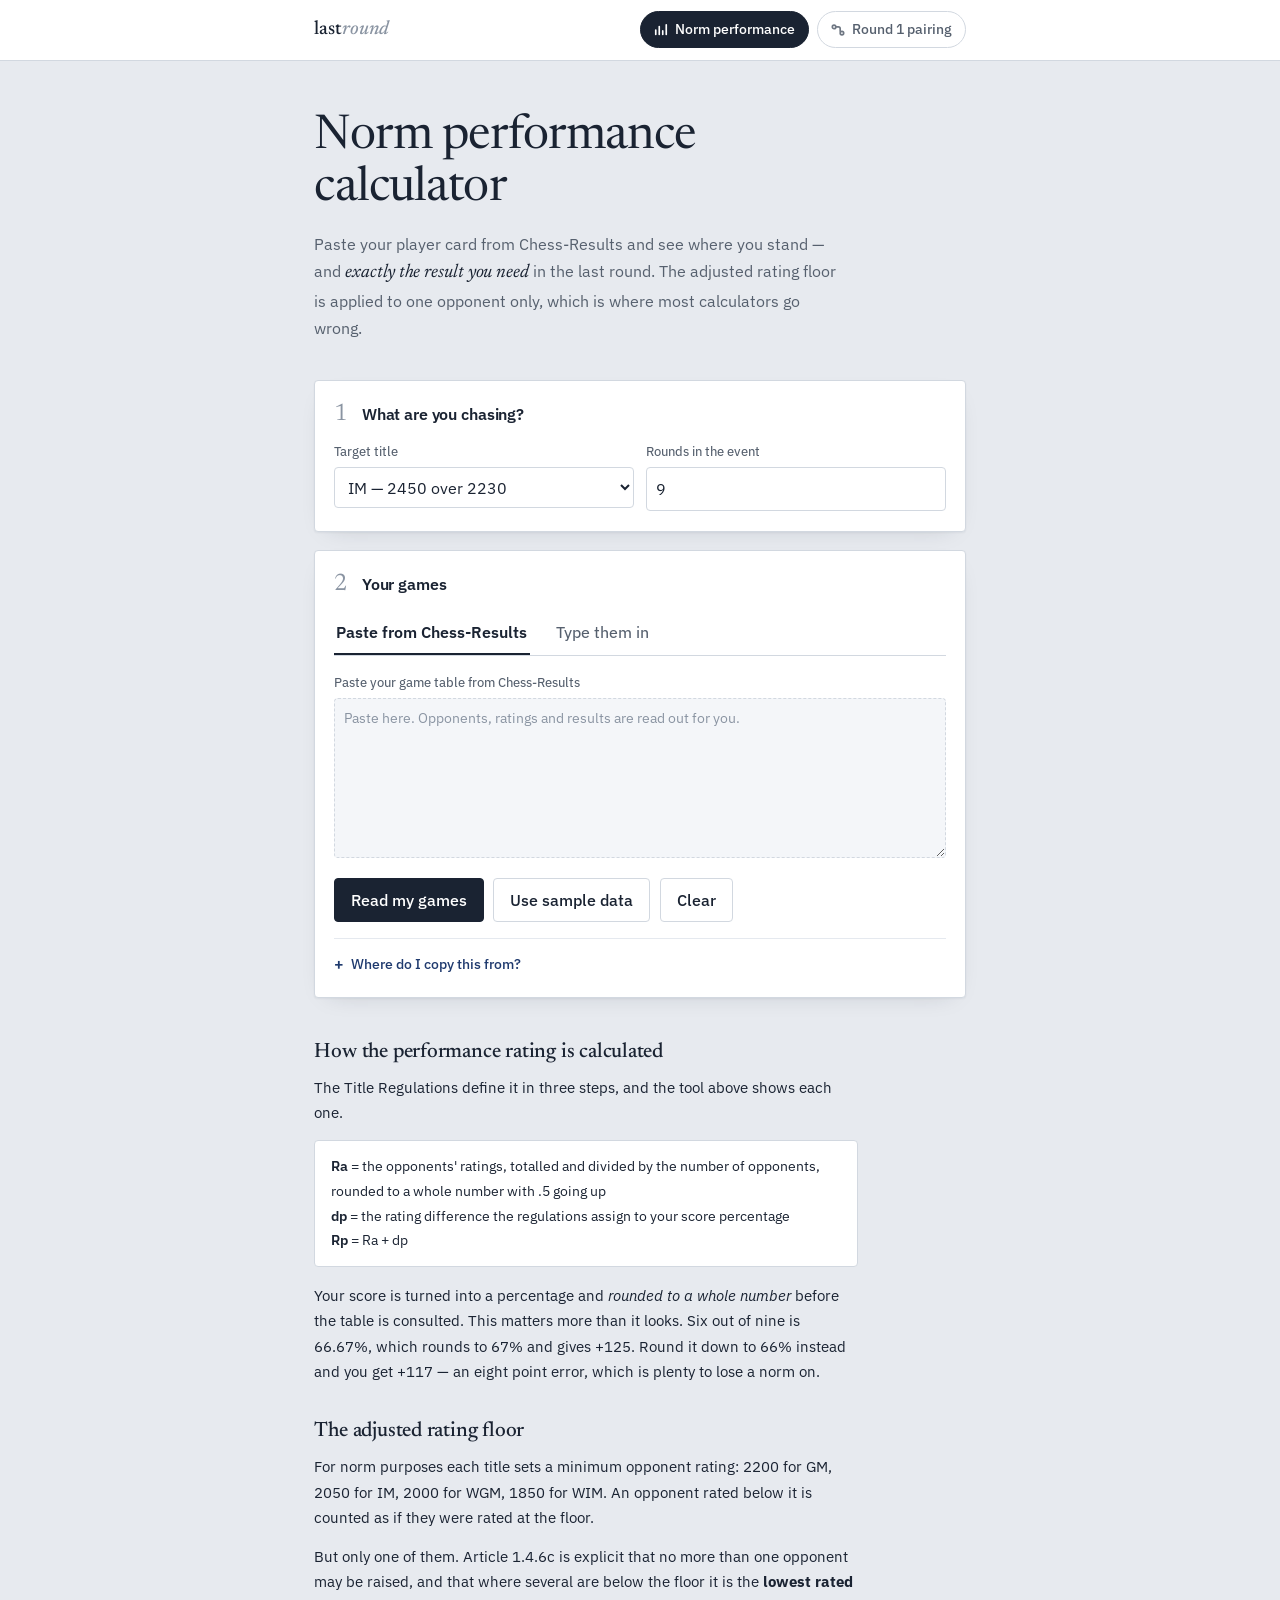
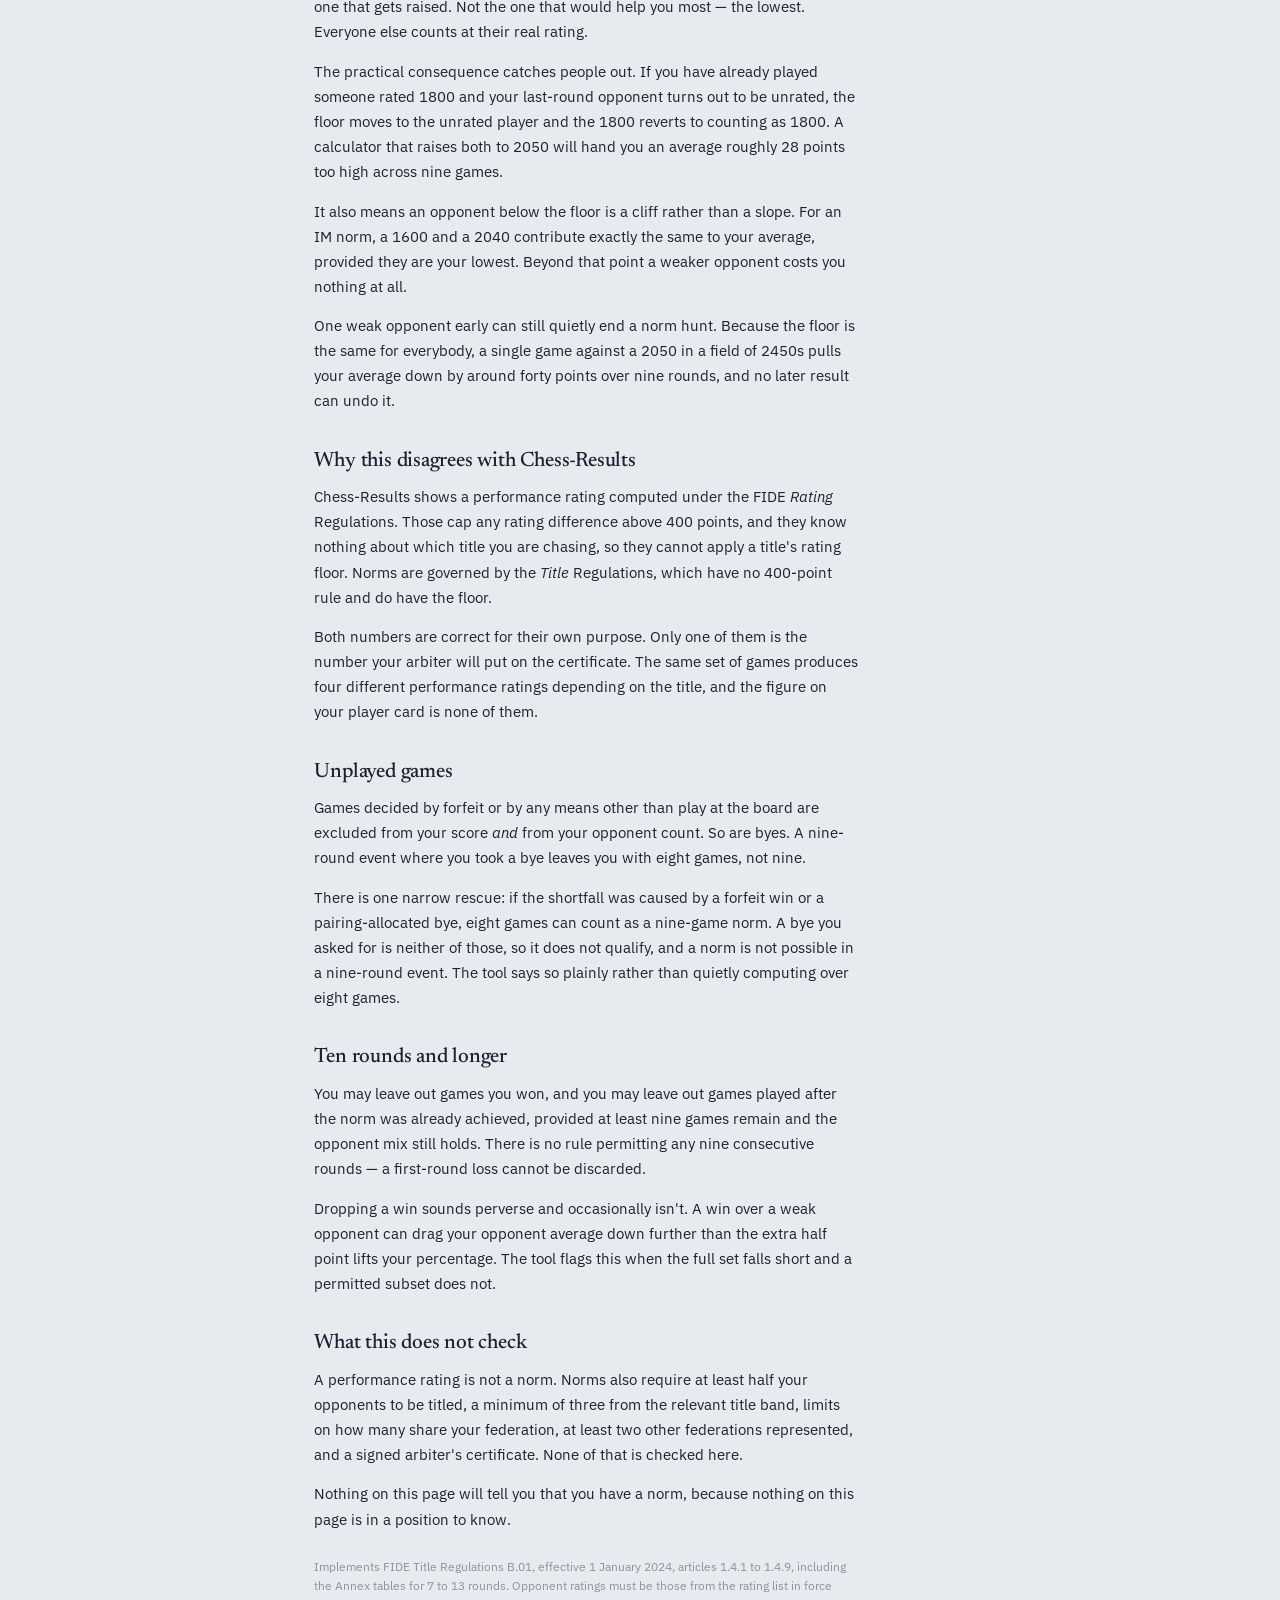
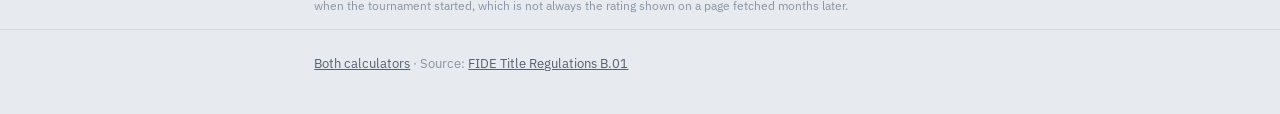
==== performance-rating-calculator.html @ a97ece51 "Add files via upload" ====
<!DOCTYPE html>
<html lang="en">
<head>
<meta charset="utf-8">
<meta name="viewport" content="width=device-width, initial-scale=1">
<title>Norm performance rating calculator — FIDE Title Regulations</title>
<meta name="description" content="Paste your Chess-Results player card and see your FIDE title performance, plus exactly what a win, draw or loss in the last round would give you.">
<link rel="preconnect" href="https://fonts.googleapis.com">
<link rel="preconnect" href="https://fonts.gstatic.com" crossorigin>
<link href="https://fonts.googleapis.com/css2?family=IBM+Plex+Sans:wght@400;450;500;600&family=Newsreader:ital,opsz,wght@0,6..72,400;0,6..72,500;1,6..72,400&display=swap" rel="stylesheet">
<link rel="stylesheet" href="style.css">
</head>
<body>

<header class="top">
  <div class="wrap">
    <a class="mark" href="index.html">last<span>round</span></a>
    <nav>
      <a href="performance-rating-calculator.html" aria-current="page"><svg viewBox="0 0 16 16" aria-hidden="true"><path d="M2 13V8M6 13V4M10 13V9M14 13V2"/></svg>Norm performance</a>
      <a href="round-1-pairing-calculator.html"><svg viewBox="0 0 16 16" aria-hidden="true"><circle cx="3.5" cy="4.5" r="2"/><circle cx="12.5" cy="11.5" r="2"/><path d="M5.5 4.5h3a2 2 0 0 1 2 2v3"/></svg>Round 1 pairing</a>
    </nav>
  </div>
</header>

<main class="wrap">

  <div class="hero">
    <h1>Norm performance calculator</h1>
    <p class="lede">Paste your player card from Chess-Results and see where you stand —
    and <span class="pull">exactly the result you need</span> in the last round.
    The adjusted rating floor is applied to one opponent only, which is where
    most calculators go wrong.</p>
  </div>

  <section>
    <div class="step"><span class="n">1</span><h2>What are you chasing?</h2></div>
    <div class="row">
      <div>
        <label for="title">Target title</label>
        <select id="title">
          <option value="GM">GM — 2600 over 2380</option>
          <option value="IM" selected>IM — 2450 over 2230</option>
          <option value="WGM">WGM — 2400 over 2180</option>
          <option value="WIM">WIM — 2250 over 2030</option>
        </select>
      </div>
      <div>
        <label for="rounds">Rounds in the event</label>
        <input id="rounds" type="number" min="1" max="19" value="9" inputmode="numeric">
      </div>
    </div>
  </section>

  <section>
    <div class="step"><span class="n">2</span><h2>Your games</h2></div>

    <div class="tabs" role="tablist">
      <button role="tab" id="tab-paste" aria-selected="true">Paste from Chess-Results</button>
      <button role="tab" id="tab-manual" aria-selected="false">Type them in</button>
    </div>

    <div id="pane-paste">

      <label for="paste">Paste your game table from Chess-Results</label>
      <textarea id="paste" spellcheck="false"
        placeholder="Paste here. Opponents, ratings and results are read out for you."></textarea>
      <div class="btnrow">
        <button id="do-parse">Read my games</button>
        <button id="do-example" class="ghost">Use sample data</button>
        <button id="do-clear" class="ghost">Clear</button>
      </div>
      <div id="parse-msg"></div>

      <details class="guide">
        <summary>Where do I copy this from?</summary>
        <ol class="guide-steps">
          <li><b><span class="gn">1</span>Open your player card</b>
            Click your own name anywhere in the standings or a pairing list.</li>
          <li><b><span class="gn">2</span>Select the game table</b>
            Drag from the first round number down to the end of the last row, then copy.</li>
          <li><b><span class="gn">3</span>Paste it above</b>
            Opponents, ratings and results are read out automatically.</li>
        </ol>
        <figure>
          <svg viewBox="0 0 340 148" role="img"
               aria-label="A Chess-Results player card with the game rows highlighted, showing that each round spans several lines and the result sits on its own line">
            <rect width="340" height="148" fill="#fff"/>

            <!-- header row, deliberately OUTSIDE the selection -->
            <rect x="10" y="9" width="320" height="16" fill="#EEF1F5" rx="2"/>
            <g font-family="IBM Plex Sans, sans-serif" font-size="8" fill="#8A94A2">
              <text x="15" y="20">Rd.</text><text x="36" y="20">SNo</text>
              <text x="62" y="20">Name</text><text x="196" y="20">Rtg</text>
              <text x="228" y="20">FED</text><text x="256" y="20">Pts.</text>
              <text x="282" y="20">Res.</text><text x="308" y="20">we</text>
            </g>

            <!-- selection: fill-opacity keeps it a tint whatever CSS animates -->
            <g class="sweep" style="transform-origin:top">
              <rect x="10" y="29" width="320" height="105" fill="#1F3A6E"
                    fill-opacity=".10" rx="2"/>
              <rect x="10" y="29" width="320" height="105" fill="none"
                    stroke="#1F3A6E" stroke-opacity=".45" stroke-width="1"
                    stroke-dasharray="3 2" rx="2"/>
            </g>

            <g font-family="IBM Plex Sans, sans-serif" font-size="8" fill="#1A2332">
              <!-- round 1 -->
              <text x="15" y="41">1</text><text x="36" y="41">66</text>
              <text x="62" y="41" fill="#56606E">FM</text>
              <text x="78" y="41">Bognar, Csaba Dr.</text>
              <text x="196" y="41">2044</text><text x="228" y="41">HUN</text>
              <text x="256" y="41" fill="#8A94A2">0</text>
              <text x="15" y="54" fill="#12553A" font-weight="600">1</text>
              <g fill="#A8B0BB"><text x="15" y="67">0,84</text><text x="42" y="67">10</text>
                <text x="60" y="67">1,60</text><text x="86" y="67">PGN</text></g>
              <!-- round 2 -->
              <text x="15" y="85">2</text><text x="36" y="85">11</text>
              <text x="62" y="85" fill="#56606E">FM</text>
              <text x="78" y="85">Palczert, Matyas</text>
              <text x="196" y="85">2446</text><text x="228" y="85">HUN</text>
              <text x="256" y="85" fill="#8A94A2">5</text>
              <text x="15" y="98" fill="#12553A" font-weight="600">1</text>
              <g fill="#A8B0BB"><text x="15" y="111">0,33</text><text x="42" y="111">10</text>
                <text x="60" y="111">6,70</text><text x="86" y="111">PGN</text></g>
              <!-- round 3, trailing off -->
              <text x="15" y="129">3</text><text x="36" y="129">3</text>
              <text x="62" y="129" fill="#56606E">IM</text>
              <text x="78" y="129">Ajay, Santhosh</text>
              <text x="196" y="129">2477</text><text x="228" y="129">IND</text>
              <text x="256" y="129" fill="#8A94A2">6</text>
            </g>
            <text x="15" y="144" font-family="IBM Plex Sans, sans-serif" font-size="9"
                  fill="#A8B0BB">…</text>

            <!-- callout: the green digit is the result -->
            <g font-family="IBM Plex Sans, sans-serif" font-size="7" fill="#12553A">
              <path d="M24 51 L44 51" stroke="#12553A" stroke-width=".8" fill="none"/>
              <text x="47" y="53.5">your result, on its own line</text>
            </g>
          </svg>
          <figcaption>Each round takes two or three lines, and your result sits alone on the
          second one. Select all of it — the calculator untangles the layout.</figcaption>
        </figure>
      </details>
    </div>

    <div id="pane-manual" hidden>
      <p class="empty" style="margin:0 0 .8rem">One row per round. Leave the rating blank if
      your opponent was unrated.</p>
      <button id="add-row" class="ghost">Add a round</button>
    </div>
  </section>

  <section id="games-section" hidden>
    <h2>Check what was read <span class="quiet">— correct anything that looks wrong</span></h2>
    <table>
      <thead><tr><th>Rd</th><th>Opponent</th><th>Result</th><th></th></tr></thead>
      <tbody id="games"></tbody>
    </table>
    <div id="games-notes"></div>
  </section>

  <section id="lastround" hidden>
    <div class="step"><span class="n">3</span><h2>What the last round needs</h2></div>
    <div style="margin-bottom:1rem">
      <label for="opp">Opponent's rating, if the pairing is out</label>
      <input id="opp" type="number" inputmode="numeric" placeholder="leave blank if unknown"
        style="max-width:14rem">
      <div id="opp-name" class="empty" style="font-size:.8rem;margin-top:.35rem"></div>
    </div>
    <div id="ladder"></div>
    <div id="ladder-note"></div>
  </section>

  <section id="out" hidden></section>

  <div class="prose">
    <h3>How the performance rating is calculated</h3>
    <p>The Title Regulations define it in three steps, and the tool above shows each one.</p>
    <div class="eq">
      <b>Ra</b> = the opponents' ratings, totalled and divided by the number of opponents,
      rounded to a whole number with .5 going up<br>
      <b>dp</b> = the rating difference the regulations assign to your score percentage<br>
      <b>Rp</b> = Ra + dp
    </div>
    <p>Your score is turned into a percentage and <em>rounded to a whole number</em> before
    the table is consulted. This matters more than it looks. Six out of nine is 66.67%,
    which rounds to 67% and gives +125. Round it down to 66% instead and you get +117 — an
    eight point error, which is plenty to lose a norm on.</p>

    <h3>The adjusted rating floor</h3>
    <p>For norm purposes each title sets a minimum opponent rating: 2200 for GM, 2050 for
    IM, 2000 for WGM, 1850 for WIM. An opponent rated below it is counted as if they were
    rated at the floor.</p>
    <p>But only one of them. Article 1.4.6c is explicit that no more than one opponent may
    be raised, and that where several are below the floor it is the <b>lowest rated</b> one
    that gets raised. Not the one that would help you most — the lowest. Everyone else
    counts at their real rating.</p>
    <p>The practical consequence catches people out. If you have already played someone
    rated 1800 and your last-round opponent turns out to be unrated, the floor moves to the
    unrated player and the 1800 reverts to counting as 1800. A calculator that raises both
    to 2050 will hand you an average roughly 28 points too high across nine games.</p>
    <p>It also means an opponent below the floor is a cliff rather than a slope. For an IM
    norm, a 1600 and a 2040 contribute exactly the same to your average, provided they are
    your lowest. Beyond that point a weaker opponent costs you nothing at all.</p>
    <p>One weak opponent early can still quietly end a norm hunt. Because the floor is the
    same for everybody, a single game against a 2050 in a field of 2450s pulls your average
    down by around forty points over nine rounds, and no later result can undo it.</p>

    <h3>Why this disagrees with Chess-Results</h3>
    <p>Chess-Results shows a performance rating computed under the FIDE <em>Rating</em>
    Regulations. Those cap any rating difference above 400 points, and they know nothing
    about which title you are chasing, so they cannot apply a title's rating floor. Norms
    are governed by the <em>Title</em> Regulations, which have no 400-point rule and do
    have the floor.</p>
    <p>Both numbers are correct for their own purpose. Only one of them is the number your
    arbiter will put on the certificate. The same set of games produces four different
    performance ratings depending on the title, and the figure on your player card is none
    of them.</p>

    <h3>Unplayed games</h3>
    <p>Games decided by forfeit or by any means other than play at the board are excluded
    from your score <em>and</em> from your opponent count. So are byes. A nine-round event
    where you took a bye leaves you with eight games, not nine.</p>
    <p>There is one narrow rescue: if the shortfall was caused by a forfeit win or a
    pairing-allocated bye, eight games can count as a nine-game norm. A bye you asked for
    is neither of those, so it does not qualify, and a norm is not possible in a nine-round
    event. The tool says so plainly rather than quietly computing over eight games.</p>

    <h3>Ten rounds and longer</h3>
    <p>You may leave out games you won, and you may leave out games played after the norm
    was already achieved, provided at least nine games remain and the opponent mix still
    holds. There is no rule permitting any nine consecutive rounds — a first-round loss
    cannot be discarded.</p>
    <p>Dropping a win sounds perverse and occasionally isn't. A win over a weak opponent can
    drag your opponent average down further than the extra half point lifts your
    percentage. The tool flags this when the full set falls short and a permitted subset
    does not.</p>

    <h3>What this does not check</h3>
    <p>A performance rating is not a norm. Norms also require at least half your opponents
    to be titled, a minimum of three from the relevant title band, limits on how many share
    your federation, at least two other federations represented, and a signed arbiter's
    certificate. None of that is checked here.</p>
    <p>Nothing on this page will tell you that you have a norm, because nothing on this page
    is in a position to know.</p>
  </div>

  <p class="reg">Implements FIDE Title Regulations B.01, effective 1 January 2024, articles
  1.4.1 to 1.4.9, including the Annex tables for 7 to 13 rounds. Opponent ratings must be
  those from the rating list in force when the tournament started, which is not always the
  rating shown on a page fetched months later.</p>
</main>

<footer class="foot"><div class="wrap">
  <a href="index.html">Both calculators</a> · Source:
  <a href="https://handbook.fide.com/chapter/B012024">FIDE Title Regulations B.01</a>
</div></footer>

<script>
"use strict";

/* =========================================================================
   Calculation engine — FIDE Title Regulations B.01 (1 January 2024),
   articles 1.4.1 and 1.4.6 to 1.4.9.
   ========================================================================= */

const TITLES = {
  GM:{floor:2200,threshold:2600,minRa:2380},
  IM:{floor:2050,threshold:2450,minRa:2230},
  WGM:{floor:2000,threshold:2400,minRa:2180},
  WIM:{floor:1850,threshold:2250,minRa:2030}
};
const UNRATED = 1400, MIN_SCORE = 0.35, MIN_GAMES = 9;

/* 1.4.9 conversion table, indexed by whole-number percentage 0..100. */
const DP = [
 -800,-677,-589,-538,-501,-470,-444,-422,-401,-383,
 -366,-351,-336,-322,-309,-296,-284,-273,-262,-251,
 -240,-230,-220,-211,-202,-193,-184,-175,-166,-158,
 -149,-141,-133,-125,-117,-110,-102, -95, -87, -80,
  -72, -65, -57, -50, -43, -36, -29, -21, -14,  -7,
    0,   7,  14,  21,  29,  36,  43,  50,  57,  65,
   72,  80,  87,  95, 102, 110, 117, 125, 133, 141,
  149, 158, 166, 175, 184, 193, 202, 211, 220, 230,
  240, 251, 262, 273, 284, 296, 309, 322, 336, 351,
  366, 383, 401, 422, 444, 470, 501, 538, 589, 677, 800];

const half = x => Math.floor(x + 0.5);          /* 1.4.7b, 1.4.9: .5 rounds up */
const pct  = (s,n) => half(s / n * 100);

/* 1.4.6b-d. Deem unrated opponents 1400, then raise AT MOST ONE — the lowest
   rated — to the title's floor. Mandatory, not an optimisation. */
function adjust(ratings, floor){
  const v = ratings.map(r => r === null ? UNRATED : r);
  if(!v.length) return {values:v,sum:0,raisedIndex:null,raisedFrom:null};
  let lo = 0;
  for(let i=1;i<v.length;i++) if(v[i] < v[lo]) lo = i;
  if(v[lo] >= floor) return {values:v,sum:v.reduce((a,b)=>a+b,0),raisedIndex:null,raisedFrom:null};
  const from = v[lo]; v[lo] = floor;
  return {values:v,sum:v.reduce((a,b)=>a+b,0),raisedIndex:lo,raisedFrom:from};
}

function perf(games, title){
  const t = TITLES[title], c = games.filter(g => g.counts);
  if(!c.length) return null;
  const adj = adjust(c.map(g => g.rating), t.floor);
  const score = c.reduce((a,g) => a + g.result, 0);
  const n = c.length;
  const ra = half(adj.sum / n), p = pct(score, n), dp = DP[p], rp = ra + dp;
  return {title:t,n,score,p,ra,dp,rp,adj,
    meetsRp: rp >= t.threshold, meetsRa: ra >= t.minRa,
    meetsScore: score / n >= MIN_SCORE,
    ok: rp >= t.threshold && ra >= t.minRa && score / n >= MIN_SCORE};
}

/* 1.4.1c — a forfeit WIN or a pairing-allocated bye drops the 9-game minimum
   to 8. A bye the player requested does not. */
function minGames(games, rounds){
  const counted = games.filter(g => g.counts).length;
  if(rounds !== 9 || counted !== 8) return {min:MIN_GAMES, relief:false};
  const k = games.filter(g => !g.counts).map(g => g.kind);
  if(k.includes("forfeit-win") || k.includes("pab")) return {min:8, relief:true};
  return {min:MIN_GAMES, relief:false};
}

/* Ra is a non-decreasing step function of the next opponent's rating — flat
   below the floor — so binary search the boundary rather than inverting. */
function requiredRating(played, title, result){
  const q = r => { const p = perf([...played,{rating:r,result,counts:true}], title); return p && p.ok; };
  if(!q(3000)) return null;
  let lo = 0, hi = 3000;
  while(lo < hi){ const m = (lo + hi) >> 1; if(q(m)) hi = m; else lo = m + 1; }
  return lo;
}

/* 1.4.1e (ignore games played after the result was banked) and 1.4.1f (ignore
   games against opponents you defeated). Deduplicated by game set. */
function subsets(games, title, min){
  const c = games.map((g,i)=>({g,i})).filter(x => x.g.counts);
  const seen = new Map();
  const add = (picked, rule) => {
    if(picked.length < min) return;
    const idx = picked.map(x => x.i), key = idx.join(",");
    if(seen.has(key)){ const s = seen.get(key); if(!s.rules.includes(rule)) s.rules.push(rule); return; }
    seen.set(key, {indices:idx, rules:[rule], perf:perf(picked.map(x=>x.g), title),
      dropped: games.map((_,i)=>i).filter(i => games[i].counts && !idx.includes(i))});
  };
  add(c, "all");
  for(let k = min; k < c.length; k++){
    const pre = c.slice(0,k);
    if(perf(pre.map(x=>x.g), title).ok) add(pre, "1.4.1e");
  }
  const wins = c.map((x,i) => x.g.result === 1 ? i : -1).filter(i => i >= 0);
  const maxDrop = c.length - min;
  for(let m = 1; m < (1 << wins.length); m++){
    const drop = new Set();
    for(let b = 0; b < wins.length; b++) if(m & (1 << b)) drop.add(wins[b]);
    if(drop.size > maxDrop) continue;
    add(c.filter((_,i) => !drop.has(i)), "1.4.1f");
  }
  return [...seen.values()];
}

/* =========================================================================
   Chess-Results player-card parser.

   A record spans MULTIPLE LINES. The Res. column sits on its own line and the
   rating columns (we / K / rtg+/- / PGN) follow on a third:

     1  32  66  FM  Bognar, Csaba Dr.  2044  HUN  0
     1
     0,84  10  1,60  PGN

   So records are framed by round number, then the FED column is used as an
   anchor to locate Rtg / Pts. / Res. by POSITION. Reading the last token of a
   line instead picks up the opponent's Pts. and silently inverts results.
   ========================================================================= */

const NOT_FED = new Set(["GM","IM","FM","CM","NM","WGM","WIM","WFM","WCM","WNM","PGN"]);

const RESULTS = {
  "1":{r:1,counts:true}, "0":{r:0,counts:true},
  "½":{r:.5,counts:true}, "0.5":{r:.5,counts:true}, "0,5":{r:.5,counts:true},
  "+":{r:1,counts:false,kind:"forfeit-win"}, "-":{r:0,counts:false,kind:"forfeit-loss"},
  "1u":{r:1,counts:false,kind:"forfeit-win"}, "0u":{r:0,counts:false,kind:"forfeit-loss"}
};

const fields = line =>
  (line.includes("\t") ? line.split("\t") : line.split(/\s{2,}/))
    .map(s => s.trim()).filter(Boolean);

function parseCard(text){
  const records = [];
  let cur = null;
  for(const raw of text.replace(/ /g," ").split(/\r?\n/)){
    if(!raw.trim()) continue;
    const f = fields(raw);
    if(!f.length) continue;
    /* A bye row collapses to very few fields once empty cells are dropped, so
       it is allowed to start a record on its own; everything else needs the
       full column set, which keeps we / K / rtg+/- continuation lines out. */
    const looksLikeBye = /not\s*paired|\bbye\b|spielfrei/i.test(raw);
    if(/^\d{1,2}$/.test(f[0]) && (f.length >= 4 || looksLikeBye)){
      cur = {round:Number(f[0]), tokens:f.slice()};
      records.push(cur);
    } else if(cur){
      cur.tokens.push(...f);
    }
  }

  const games = [], skipped = [], pending = [];

  for(const rec of records){
    const joined = rec.tokens.join(" ");

    if(/not\s*paired|\bbye\b|spielfrei/i.test(joined)){
      const m = joined.match(/(½|0[.,]5|1|0)\s*$/);
      const v = m ? (m[1] === "½" || /0[.,]5/.test(m[1]) ? .5 : Number(m[1])) : .5;
      /* A pairing-allocated bye goes to the bottom of the lowest scoregroup,
         which is not where a norm chaser sits, so a half point is a requested
         bye in almost every real case. Editable below either way. */
      games.push({round:rec.round, rating:null, result:v, counts:false,
                  kind: v === 1 ? "pab" : "requested-bye", name:"(bye)"});
      continue;
    }

    let fed = -1;
    for(let i = 1; i < rec.tokens.length; i++){
      const t = rec.tokens[i];
      if(/^[A-Z]{3}$/.test(t) && !NOT_FED.has(t) && /^\d{1,4}$/.test(rec.tokens[i-1])){
        fed = i; break;
      }
    }
    if(fed === -1){ skipped.push(joined); continue; }

    const rtg = Number(rec.tokens[fed-1]);
    const res = RESULTS[String(rec.tokens[fed+2] ?? "").toLowerCase()];
    const name = rec.tokens.slice(1, fed-1).find(t => /[a-z]/.test(t) && t.length > 3) || "";

    /* No valid result token means the game has not been played. Never guess. */
    if(!res){ pending.push({round:rec.round, rating:rtg === 0 ? null : rtg, name}); continue; }

    games.push({round:rec.round, rating: rtg === 0 ? null : rtg,
                result:res.r, counts:res.counts, kind:res.kind || "played", name});
  }

  const rounds = records.length ? Math.max(...records.map(r => r.round)) : 0;
  return {games, skipped, pending, rounds};
}

/* =========================================================================
   State and rendering
   ========================================================================= */

let games = [];
const $ = id => document.getElementById(id);
const esc = s => String(s).replace(/[&<>"]/g, c => ({"&":"&amp;","<":"&lt;",">":"&gt;",'"':"&quot;"}[c]));

/* One control per game: result and special kind share a dropdown. */
const OPTIONS = [
  ["1","Win"], ["0.5","Draw"], ["0","Loss"],
  ["requested-bye","Bye (requested)"], ["pab","Bye (allocated)"],
  ["forfeit-win","Forfeit win"], ["forfeit-loss","Forfeit loss"]
];

const valueOf = g => g.counts ? String(g.result) : g.kind;

function applyValue(g, v){
  if(v === "1" || v === "0.5" || v === "0"){
    g.counts = true; g.kind = "played"; g.result = Number(v);
  } else {
    g.counts = false; g.kind = v;
    if(v === "forfeit-win" || v === "pab") g.result = 1;
    else if(v === "forfeit-loss") g.result = 0;
    else g.result = .5;
    if(v === "requested-bye" || v === "pab") g.rating = null;
  }
}

function renderGames(){
  $("games-section").hidden = games.length === 0;
  const noOpponent = g => !g.counts && (g.kind === "requested-bye" || g.kind === "pab");
  $("games").innerHTML = games.map((g,i) => `
    <tr class="${g.counts ? "" : "excluded"}">
      <td>${g.round ?? i+1}</td>
      <td>
        <input type="number" inputmode="numeric" placeholder="unrated"
          value="${g.rating ?? ""}" data-f="rating" data-i="${i}"
          aria-label="Round ${g.round ?? i+1} opponent rating"
          ${noOpponent(g) ? "disabled" : ""}>
        ${g.name ? `<div class="oname">${esc(g.name)}</div>` : ""}
      </td>
      <td><select data-f="value" data-i="${i}" aria-label="Round ${g.round ?? i+1} result">
        ${OPTIONS.map(([v,l]) =>
          `<option value="${v}"${valueOf(g)===v?" selected":""}>${l}</option>`).join("")}
      </select></td>
      <td><button class="tiny" data-del="${i}" aria-label="Remove round ${g.round ?? i+1}">×</button></td>
    </tr>`).join("");
  compute();
}

function compute(){
  const title = $("title").value, rounds = Number($("rounds").value) || 9;
  const counted = games.filter(g => g.counts);

  if(!counted.length){
    $("out").hidden = true; $("lastround").hidden = true; $("games-notes").innerHTML = "";
    return;
  }

  const mg = minGames(games, rounds), t = TITLES[title];
  const excluded = games.filter(g => !g.counts);

  /* --- notes about excluded games --- */
  let notes = "";
  if(excluded.length){
    const kinds = [...new Set(excluded.map(e => e.kind))].join(", ");
    notes += `<div class="note plain">${excluded.length} game${excluded.length>1?"s":""}
      excluded under 1.4.2c (${esc(kinds)}). Unplayed games count towards neither your score
      nor your opponent average.</div>`;
  }
  if(rounds === 9 && counted.length === 8 && excluded.length){
    notes += mg.relief
      ? `<div class="note plain">1.4.1c applies: 8 games count as a 9-game norm here, because
         the missing game is a forfeit win or a pairing-allocated bye.</div>`
      : `<div class="note warn"><b>A requested bye leaves you 8 games.</b> 1.4.1c only rescues a
         shortfall caused by a forfeit win or a pairing-allocated bye, so a norm is not possible
         in a 9-round event. Change the round type above if the arbiter allocated this bye
         rather than you requesting it.</div>`;
  }
  $("games-notes").innerHTML = notes;

  /* --- last round --- */
  const hasLastRound = counted.length < rounds;
  $("lastround").hidden = !hasLastRound;

  if(hasLastRound){
    const opp = $("opp").value;
    const oppVal = opp === "" ? null : Number(opp);

    $("ladder").innerHTML = [[1,"Win"],[0.5,"Draw"],[0,"Loss"]].map(([r,lab]) => {
      if(opp !== ""){
        const p = perf([...games,{rating:oppVal,result:r,counts:true}], title);
        const why = p.ok ? `${title} performance`
          : (p.meetsRp && !p.meetsRa) ? `opponent average ${p.ra}, needs ${t.minRa}`
          : `short by ${t.threshold - p.rp}`;
        return `<div class="rung ${p.ok?"hit":""}"><span class="res">${lab}</span>
          <span class="rp">${p.rp}</span><span class="verdict">${why}</span></div>`;
      }
      const need = requiredRating(games, title, r);
      const txt = need === null ? "not possible at any rating"
        : need === 0 ? "enough against anyone" : `opponent rated ${need} or above`;
      return `<div class="rung ${need!==null?"hit":""}"><span class="res">${lab}</span>
        <span class="rp" style="min-width:0"></span><span class="verdict">${txt}</span></div>`;
    }).join("");
    $("ladder").className = "ladder";

    $("ladder-note").innerHTML = opp === ""
      ? `<div class="note plain">An opponent below ${t.floor} counts as ${t.floor} under the
         adjusted rating floor, so past that point a weaker opponent costs you nothing.</div>`
      : "";
  }

  /* --- where you stand --- */
  const now = perf(games, title);
  /* The game-count chip is only meaningful once there is no round left to play —
     otherwise it just restates that the tournament is still running. */
  const showCount = !hasLastRound && counted.length < mg.min;
  const html = [`<h2>Where you stand
      <span class="quiet">— after ${counted.length} game${counted.length>1?"s":""}</span></h2>
    <div class="ladder"><div class="rung lead ${now.ok?"hit":""}">
      <span class="res">Now</span><span class="rp">${now.rp}</span>
      <span class="verdict">${now.ok ? title+" performance" : "target "+t.threshold}</span>
    </div></div>
    <div class="checks">
      <span class="chk ${now.meetsRp?"ok":"bad"}">Performance ${now.rp} / ${t.threshold}</span>
      <span class="chk ${now.meetsRa?"ok":"bad"}">Opponent average ${now.ra} / ${t.minRa}</span>
      <span class="chk ${now.meetsScore?"ok":"bad"}">Score ${now.p}% / 35%</span>
      ${showCount ? `<span class="chk bad">Only ${counted.length} of ${mg.min} games</span>` : ""}
    </div>`];

  const raised = now.adj.raisedIndex !== null;
  const bump = raised ? t.floor - now.adj.raisedFrom : 0;
  html.push(`<details><summary>Show the calculation</summary><div class="calc">
    <div><span>Opponents' ratings, totalled</span><span>${now.adj.sum - bump}</span></div>
    ${raised ? `<div><span>Lowest opponent ${now.adj.raisedFrom} raised to the ${title} floor</span><span>+${bump}</span></div>
    <div><span>Adjusted total</span><span>${now.adj.sum}</span></div>` : ""}
    <div><span>Average over ${now.n} opponents (Ra)</span><span>${now.ra}</span></div>
    <div><span>Score</span><span>${now.score} / ${now.n}</span></div>
    <div><span>Percentage, rounded</span><span>${now.p}%</span></div>
    <div><span>Rating difference (dp)</span><span>${now.dp >= 0 ? "+" : ""}${now.dp}</span></div>
    <div><span>Performance rating</span><span>${now.ra} ${now.dp >= 0 ? "+" : "−"} ${Math.abs(now.dp)} = ${now.rp}</span></div>
  </div>${raised ? `<div class="note plain">Only <b>one</b> opponent may be raised to the floor,
    and it must be the lowest rated. Raising every opponent below ${t.floor} is the commonest
    error in norm calculators, and it inflates the result.</div>` : ""}</details>`);

  if(counted.length > mg.min && !now.ok){
    const opts = subsets(games, title, mg.min)
      .filter(s => s.perf.ok && s.rules.some(r => r !== "all"))
      .sort((a,b) => b.indices.length - a.indices.length || b.perf.rp - a.perf.rp);
    if(opts.length){
      const best = opts[0];
      const dropped = best.dropped.map(i => "round " + (games[i].round ?? i+1)).join(", ");
      html.push(`<div class="note warn" style="margin-top:1rem"><b>All ${counted.length} games
        fall short, but a permitted subset does not.</b> Leaving out ${esc(dropped)} gives
        ${best.perf.rp} over ${best.indices.length} games.
        ${best.rules.includes("1.4.1f") ? "1.4.1f lets you ignore games against opponents you defeated. " : ""}
        ${best.rules.includes("1.4.1e") ? "1.4.1e lets you ignore games played after the result was achieved. " : ""}
        Both still require the opponent mix to be met, which this tool does not check.</div>`);
    }
  }

  $("out").hidden = false;
  $("out").innerHTML = html.join("");
}

/* =========================================================================
   Events
   ========================================================================= */

const switchTab = paste => {
  $("tab-paste").setAttribute("aria-selected", paste);
  $("tab-manual").setAttribute("aria-selected", !paste);
  $("pane-paste").hidden = !paste; $("pane-manual").hidden = paste;
};
$("tab-paste").onclick = () => switchTab(true);
$("tab-manual").onclick = () => switchTab(false);

function loadPaste(){
  const {games:g, skipped, pending, rounds} = parseCard($("paste").value);
  const msg = $("parse-msg");

  if(!g.length && !pending.length){
    msg.innerHTML = `<div class="note warn"><b>Nothing readable in that paste.</b>
      Select the whole game table on your player card, starting at the first round number,
      and copy it again. If it still will not read, switch to <b>Type them in</b> above.</div>`;
    return;
  }

  games = g;
  if(rounds >= 1 && rounds <= 19) $("rounds").value = rounds;

  /* A round with no result yet is the round still to be played. Prefill it
     rather than counting it as anything. */
  $("opp").value = "";
  $("opp-name").textContent = "";
  if(pending.length){
    const last = pending[pending.length - 1];
    if(last.rating !== null) $("opp").value = last.rating;
    $("opp-name").textContent = last.name
      ? `Round ${last.round}: ${last.name}, taken from your card`
      : `Round ${last.round}, taken from your card`;
  }

  const bits = [`Read ${g.length} completed round${g.length===1?"":"s"}.`];
  if(pending.length) bits.push(`Round ${pending[pending.length-1].round} has no result yet, so it
    is treated as the round still to come.`);
  if(skipped.length) bits.push(`${skipped.length} line${skipped.length===1?"":"s"} skipped.`);
  msg.innerHTML = `<div class="note plain">${bits.join(" ")}</div>`;

  renderGames();
  $("games-section").scrollIntoView({behavior:"smooth", block:"start"});
}

$("do-parse").onclick = loadPaste;

const EXAMPLE = [
  "1\t32\t66\tFM\tBognar, Csaba Dr.\t2044\tHUN\t0\t", "1", "0,84\t10\t1,60\tPGN",
  "2\t5\t11\tFM\tPalczert, Matyas\t2446\tHUN\t5\t", "1", "0,33\t10\t6,70\tPGN",
  "3\t2\t3\tIM\tAjay, Santhosh Parvathareddy\t2477\tIND\t6\t", "½", "0,29\t10\t2,10\tPGN",
  "4\t5\t17\tGM\tGretarsson, Helgi Ass\t2420\tISL\t3,5\t", "1", "0,37\t10\t6,30\tPGN",
  "5\t1\t2\tIM\tMd, Imran\t2492\tIND\t5,5\t", "½", "0,28\t10\t2,20\tPGN",
  "6\t2\t13\tIM\tApoorv, Kamble\t2435\tIND\t5,5\t", "0", "0,35\t10\t-3,50\tPGN",
  "7\t6\t16\tIM\tGschnitzer, Adrian\t2421\tGER\t4,5\t", "1", "0,37\t10\t6,30\tPGN",
  "8\t4\t9\tGM\tAczel, Gergely\t2448\tHUN\t5\t", "½", "0,33\t10\t1,70\tPGN",
  "9\t3\t4\tGM\tSivuk, Vitaly\t2476\tSWE\t5,5\t"
].join("\n");

$("do-example").onclick = () => {
  $("paste").value = EXAMPLE;
  $("title").value = "IM";
  loadPaste();
};

$("do-clear").onclick = () => {
  games = []; $("paste").value = ""; $("parse-msg").innerHTML = "";
  $("opp").value = ""; $("opp-name").textContent = "";
  $("games-section").hidden = true; $("out").hidden = true; $("lastround").hidden = true;
};

$("add-row").onclick = () => {
  games.push({round:games.length+1, rating:2300, result:.5, counts:true, kind:"played", name:""});
  renderGames();
};

$("games").addEventListener("input", e => {
  const i = Number(e.target.dataset.i);
  if(Number.isNaN(i)) return;
  if(e.target.dataset.f === "rating"){
    games[i].rating = e.target.value === "" ? null : Number(e.target.value);
    compute();
  }
});

$("games").addEventListener("change", e => {
  const i = Number(e.target.dataset.i);
  if(Number.isNaN(i)) return;
  if(e.target.dataset.f === "value"){ applyValue(games[i], e.target.value); renderGames(); }
});

$("games").addEventListener("click", e => {
  const d = e.target.dataset.del;
  if(d !== undefined){ games.splice(Number(d), 1); renderGames(); }
});

$("opp").addEventListener("input", compute);
$("title").onchange = compute;
$("rounds").oninput = compute;
</script>
</body>
</html>
---- style.css ----
/* =====================================================================
   lastround — tournament calculators
   Display: Newsreader (serif). UI and data: IBM Plex Sans.
   Base is a cool paper grey; the one bold element is the result ladder.
   ===================================================================== */

:root{
  --paper:#E7EAEF;
  --card:#FFFFFF;
  --sunk:#F4F6F9;
  --ink:#1A2332;
  --ink2:#56606E;
  --ink3:#8A94A2;
  --rule:#D2D8E0;
  --rule2:#E5E9EF;
  --blue:#1F3A6E;
  --blue-soft:#E7ECF5;
  --yes:#12553A;  --yesbg:#E2EFE8;  --yesln:#B4D4C4;
  --no:#7A2833;   --nobg:#F8E9EB;   --noln:#E3C6CA;
  --warn:#6B4A12; --warnbg:#FAF1DC; --warnln:#E9D8AC;
  --r:4px;
  --shadow:0 1px 2px rgba(26,35,50,.05), 0 8px 24px -16px rgba(26,35,50,.25);
}

*{box-sizing:border-box}
html{-webkit-text-size-adjust:100%;scroll-behavior:smooth}
@media (prefers-reduced-motion:reduce){
  html{scroll-behavior:auto}
  *{transition:none!important;animation:none!important}
}

body{
  margin:0;background:var(--paper);color:var(--ink);
  font-family:"IBM Plex Sans",system-ui,-apple-system,"Segoe UI",sans-serif;
  font-size:16px;line-height:1.55;
  font-variant-numeric:tabular-nums;
  -webkit-font-smoothing:antialiased;
}

.wrap{max-width:43rem;margin:0 auto;padding:0 1.15rem}

/* ---------- masthead ---------- */
.top{border-bottom:1px solid var(--rule);background:var(--card);
  position:sticky;top:0;z-index:20}
.top .wrap{display:flex;align-items:center;gap:1rem;
  padding-top:.7rem;padding-bottom:.7rem;flex-wrap:wrap}
.mark{font-family:"Newsreader",Georgia,serif;font-size:1.22rem;font-weight:500;
  letter-spacing:-.005em;color:var(--ink);text-decoration:none;line-height:1;flex:none}
.mark span{color:var(--ink3);font-style:italic}

/* The two tools are the whole site, so the nav is a real control, not a
   footnote: bordered pills, filled when you are on that page. */
.top nav{display:flex;gap:.5rem;margin-left:auto}
.top nav a{
  display:inline-flex;align-items:center;gap:.45rem;
  padding:.44rem .8rem;border-radius:999px;
  border:1px solid var(--rule);background:#fff;
  color:var(--ink2);font-size:.85rem;font-weight:500;text-decoration:none;
  transition:border-color .13s,color .13s,background .13s;
  white-space:nowrap;
}
.top nav a:hover{border-color:var(--ink);color:var(--ink);background:var(--sunk)}
.top nav a[aria-current=page]{background:var(--ink);border-color:var(--ink);color:#fff}
.top nav svg{flex:none;width:14px;height:14px;stroke:currentColor;fill:none;
  stroke-width:1.9;stroke-linecap:round;stroke-linejoin:round;opacity:.85}
.top nav a[aria-current=page] svg{opacity:1}

/* ---------- hero ---------- */
main{padding:0 0 5rem}
.hero{padding:3.2rem 0 2.4rem}
h1{
  font-family:"Newsreader",Georgia,serif;
  font-size:clamp(2.15rem,6.2vw,3rem);
  font-weight:400;line-height:1.08;letter-spacing:-.018em;
  margin:0 0 1rem;max-width:16ch;
}
.lede{font-size:1.02rem;line-height:1.62;color:var(--ink2);margin:0;max-width:33rem}
/* the one typographic flourish: a clause set in the display serif */
.pull{font-family:"Newsreader",Georgia,serif;font-style:italic;
  font-size:1.18rem;color:var(--ink);letter-spacing:-.005em}

/* ---------- sections ---------- */
section{background:var(--card);border:1px solid var(--rule);border-radius:var(--r);
  padding:1.25rem 1.15rem;margin-bottom:1.1rem;box-shadow:var(--shadow)}

/* numbered step header — the tool really is a sequence */
.step{display:flex;align-items:baseline;gap:.65rem;margin:0 0 1rem}
.step .n{font-family:"Newsreader",Georgia,serif;font-size:1.5rem;line-height:1;
  color:var(--ink3);font-weight:400;flex:none;width:1.1rem}
.step h2{margin:0}
h2{font-size:1.02rem;font-weight:600;letter-spacing:-.008em;margin:0 0 .8rem}
h2 .quiet{font-weight:400;color:var(--ink3)}
h3{font-family:"Newsreader",Georgia,serif;font-size:1.3rem;font-weight:500;
  letter-spacing:-.01em;margin:2.2rem 0 .6rem;line-height:1.25}
p{margin:0 0 .9rem}
a{color:var(--blue)}

/* ---------- form controls ---------- */
label{display:block;font-size:.8rem;color:var(--ink2);margin-bottom:.32rem;font-weight:450}
input,select,textarea,button{font:inherit;font-variant-numeric:tabular-nums;color:var(--ink)}
input,select,textarea{width:100%;padding:.55rem .6rem;border:1px solid var(--rule);
  border-radius:var(--r);background:#fff;transition:border-color .12s,box-shadow .12s}
input:hover,select:hover,textarea:hover{border-color:var(--ink3)}
input:focus,select:focus,textarea:focus,button:focus-visible,summary:focus-visible,
a:focus-visible{outline:2px solid var(--blue);outline-offset:2px}
input:focus,select:focus,textarea:focus{border-color:var(--blue);outline-offset:0}
/* The paste box is the primary action on the page, so it looks like a target. */
textarea{min-height:10rem;font-size:.82rem;line-height:1.5;resize:vertical;
  font-family:ui-monospace,"SF Mono",Menlo,Consolas,monospace;
  border-style:dashed;border-width:1.5px;background:var(--sunk)}
textarea:hover{border-color:var(--blue);background:#fff}
textarea:focus{border-style:solid;background:#fff}
textarea::placeholder{font-family:"IBM Plex Sans",system-ui,sans-serif;
  font-size:.88rem;color:var(--ink3)}

button{cursor:pointer;background:var(--ink);color:#fff;border:1px solid var(--ink);
  border-radius:var(--r);padding:.55rem 1rem;font-weight:500;
  transition:background .12s,border-color .12s,color .12s}
button:hover{background:#243044;border-color:#243044}
button.ghost{background:#fff;color:var(--ink);border-color:var(--rule)}
button.ghost:hover{background:var(--sunk);border-color:var(--ink3)}
button.tiny{padding:.28rem .5rem;font-size:.85rem;font-weight:400;background:#fff;
  color:var(--ink3);border-color:var(--rule2)}
button.tiny:hover{color:var(--no);border-color:var(--noln);background:var(--nobg)}
.row{display:flex;gap:.7rem;flex-wrap:wrap}
.row>div{flex:1 1 9rem;min-width:0}
.btnrow{display:flex;gap:.6rem;flex-wrap:wrap;margin-top:.8rem;align-items:center}

/* ---------- tabs ---------- */
.tabs{display:flex;border-bottom:1px solid var(--rule);margin:0 0 1.1rem}
.tabs button{background:none;border:none;border-bottom:2px solid transparent;
  color:var(--ink2);border-radius:0;padding:.5rem .15rem;margin-right:1.5rem;font-weight:450}
.tabs button:hover{background:none;color:var(--ink)}
.tabs button[aria-selected=true]{color:var(--ink);border-bottom-color:var(--ink);font-weight:600}

/* ---------- the paste guide, tucked behind a disclosure ----------
   The paste box is the job; this only opens when someone asks for it. */
details.guide{margin-top:1rem;border-top:1px solid var(--rule2);padding-top:.8rem}
details.guide[open]{padding-bottom:.2rem}
.guide-steps{display:flex;gap:1.1rem;flex-wrap:wrap;margin:.95rem 0 .9rem;padding:0;
  list-style:none}
.guide-steps li{flex:1 1 9rem;min-width:8.5rem;font-size:.81rem;line-height:1.45;
  color:var(--ink2)}
.guide-steps b{display:block;color:var(--ink);font-weight:600;font-size:.81rem;
  margin-bottom:.12rem}
.guide-steps .gn{font-family:"Newsreader",Georgia,serif;color:var(--ink3);
  font-size:.95rem;margin-right:.3rem}
.guide figure{margin:0;background:#fff;border:1px solid var(--rule2);
  border-radius:3px;overflow:hidden;max-width:26rem}
.guide svg{display:block;width:100%;height:auto}
.guide figcaption{font-size:.74rem;color:var(--ink3);padding:.45rem .6rem;
  border-top:1px solid var(--rule2);background:#fff}

/* Plays once when the guide is opened — never loops, never nags.
   Only the transform animates: fill-opacity on the rect carries the tint, so a
   CSS opacity keyframe cannot wash the diagram out. */
.sweep{transform-box:fill-box}
details.guide[open] .sweep{animation:sweep .9s cubic-bezier(.4,.05,.2,1) 1 both}
@keyframes sweep{ from{transform:scaleY(0)} to{transform:scaleY(1)} }
@media (prefers-reduced-motion:reduce){
  details.guide[open] .sweep{animation:none;transform:none}
}

/* ---------- games table ---------- */
table{width:100%;border-collapse:collapse;font-size:.875rem}
th{text-align:left;font-weight:500;color:var(--ink3);font-size:.74rem;
  padding:0 .4rem .4rem;border-bottom:1px solid var(--rule)}
td{padding:.35rem .4rem;border-bottom:1px solid var(--rule2);vertical-align:middle}
td:first-child,th:first-child{padding-left:0;color:var(--ink3);width:1.7rem}
td:last-child,th:last-child{padding-right:0;text-align:right;width:2.1rem}
td input,td select{padding:.32rem .38rem;font-size:.85rem}
tr.excluded td,tr.excluded td input,tr.excluded td select{color:var(--ink3)}
tr.you td{background:var(--yesbg);font-weight:600;color:var(--ink)}
.oname{font-size:.74rem;color:var(--ink3);margin-top:.18rem;line-height:1.3;
  overflow:hidden;text-overflow:ellipsis;white-space:nowrap;max-width:13rem}

/* ---------- the result ladder: the one bold element ---------- */
.ladder{border:1px solid var(--rule);border-radius:var(--r);overflow:hidden;background:#fff}
.rung{display:flex;align-items:center;gap:.85rem;padding:.95rem 1rem;
  border-bottom:1px solid var(--rule2);background:#fff}
.rung:last-child{border-bottom:none}
.rung.hit{background:var(--yesbg)}
.rung .res{width:3.5rem;flex:none;font-weight:600;font-size:.95rem;color:var(--ink2)}
.rung .rp{font-size:2.1rem;font-weight:500;letter-spacing:-.028em;line-height:1;
  min-width:4.6rem;font-variant-numeric:tabular-nums}
.rung .verdict{font-size:.85rem;color:var(--ink2);flex:1;text-align:right;line-height:1.35}
.rung.hit .rp,.rung.hit .res{color:var(--yes)}
.rung.hit .verdict{color:var(--yes);font-weight:500}
.rung.lead{padding:1.15rem 1rem}
.rung.lead .rp{font-size:2.5rem}

.checks{display:flex;flex-wrap:wrap;gap:.4rem;margin-top:.9rem}
.chk{font-size:.775rem;padding:.24rem .55rem;border-radius:11px;border:1px solid;
  font-weight:450}
.chk.ok{color:var(--yes);background:var(--yesbg);border-color:var(--yesln)}
.chk.bad{color:var(--no);background:var(--nobg);border-color:var(--noln)}

/* ---------- notes ---------- */
.note{font-size:.82rem;line-height:1.5;padding:.65rem .75rem;border-radius:var(--r);
  border:1px solid;margin-top:.85rem}
.note.warn{color:var(--warn);background:var(--warnbg);border-color:var(--warnln)}
.note.plain{color:var(--ink2);background:var(--sunk);border-color:var(--rule2)}
.note b{font-weight:600}

/* ---------- calculation disclosure ---------- */
details{margin-top:1rem;border-top:1px solid var(--rule2);padding-top:.8rem}
summary{cursor:pointer;font-size:.86rem;color:var(--blue);font-weight:500;list-style:none;
  display:inline-flex;align-items:center;gap:.4rem}
summary::-webkit-details-marker{display:none}
summary::before{content:"+";font-weight:600;width:.7rem;font-size:1rem}
details[open] summary::before{content:"–"}
.calc{margin-top:.8rem;font-size:.85rem}
.calc div{display:flex;justify-content:space-between;gap:1rem;padding:.3rem 0;
  border-bottom:1px solid var(--rule2)}
.calc div:last-child{border-bottom:none;font-weight:600;margin-top:.25rem;
  border-top:1px solid var(--rule);padding-top:.5rem}
.calc span:first-child{color:var(--ink2)}

/* ---------- homepage tool cards ---------- */
.tools{list-style:none;padding:0;margin:0 0 3rem;display:grid;gap:1.1rem}
.tools a{display:block;text-decoration:none;color:inherit;background:var(--card);
  border:1px solid var(--rule);border-radius:var(--r);padding:1.3rem 1.2rem;
  box-shadow:var(--shadow);transition:border-color .14s,box-shadow .14s,transform .14s}
.tools a:hover,.tools a:focus-visible{border-color:var(--ink3);
  box-shadow:0 2px 4px rgba(26,35,50,.06), 0 16px 32px -20px rgba(26,35,50,.4);
  transform:translateY(-1px)}
.tname{font-family:"Newsreader",Georgia,serif;font-size:1.5rem;font-weight:500;
  letter-spacing:-.012em;display:block;margin-bottom:.35rem;line-height:1.2}
.tdesc{color:var(--ink2);font-size:.9rem;line-height:1.5;display:block;max-width:30rem}
.tgo{display:inline-block;margin-top:.9rem;font-size:.84rem;font-weight:600;
  color:var(--blue);border-bottom:1.5px solid var(--blue-soft);padding-bottom:1px}
.tools a:hover .tgo{border-bottom-color:var(--blue)}

/* miniature output preview inside a tool card */
.peek{margin:.95rem 0 0;border:1px solid var(--rule2);border-radius:3px;overflow:hidden;
  background:var(--sunk)}
.peek-h{font-size:.68rem;color:var(--ink3);padding:.3rem .6rem;background:#fff;
  border-bottom:1px solid var(--rule2);font-weight:500}
.peek-row{display:flex;align-items:center;gap:.7rem;padding:.42rem .6rem;
  border-bottom:1px solid var(--rule2);background:#fff;font-size:.8rem}
.peek-row:last-child{border-bottom:none}
.peek-row .l{width:2.6rem;flex:none;color:var(--ink2);font-weight:500}
.peek-row .v{font-size:1.15rem;font-weight:500;letter-spacing:-.02em;min-width:3rem}
.peek-row .t{margin-left:auto;font-size:.74rem;color:var(--ink3)}
.peek-row.on{background:var(--yesbg)}
.peek-row.on .v,.peek-row.on .l{color:var(--yes)}
.peek-row.on .t{color:var(--yes)}

/* ---------- long-form explainer ---------- */
.prose{max-width:34rem;margin-top:2.6rem}
.prose p,.prose li{color:var(--ink);font-size:.95rem;line-height:1.65}
.prose ul{padding-left:1.15rem;margin:0 0 .9rem}
.prose li{margin-bottom:.35rem}
.prose h3:first-child{margin-top:0}
.eq{background:var(--card);border:1px solid var(--rule);border-radius:var(--r);
  padding:.85rem .95rem;margin:0 0 1rem;font-size:.88rem;line-height:1.75}
.eq b{font-weight:600}

.reg{font-size:.75rem;color:var(--ink3);margin-top:1.6rem;line-height:1.6;max-width:34rem}
.empty{color:var(--ink2);font-size:.88rem}
.foot{border-top:1px solid var(--rule);padding:1.5rem 0 2.5rem;font-size:.8rem;
  color:var(--ink3)}
.foot a{color:var(--ink2)}

/* ---------- responsive ---------- */
/* On a phone the nav becomes a full-width two-button control under the brand */
@media (max-width:620px){
  .top .wrap{gap:.65rem}
  .top nav{margin-left:0;width:100%;gap:.5rem}
  .top nav a{flex:1;justify-content:center;padding:.55rem .5rem}
}

@media (max-width:460px){
  .wrap{padding:0 .9rem}
  .hero{padding:2.3rem 0 1.8rem}
  /* stack paired fields so long option labels are not truncated */
  .row>div{flex:1 1 100%}
  /* keep the tab labels on one line */
  .tabs button{font-size:.84rem;margin-right:1.1rem;white-space:nowrap}
  .rung{gap:.6rem;padding:.85rem .75rem}
  .rung .res{width:2.9rem;font-size:.88rem}
  .rung .rp{font-size:1.75rem;min-width:3.9rem}
  .rung.lead .rp{font-size:2rem}
  .rung .verdict{font-size:.76rem}
  .guide-steps{gap:.7rem}
  .guide-steps li{flex:1 1 100%}
  .tname{font-size:1.32rem}
}
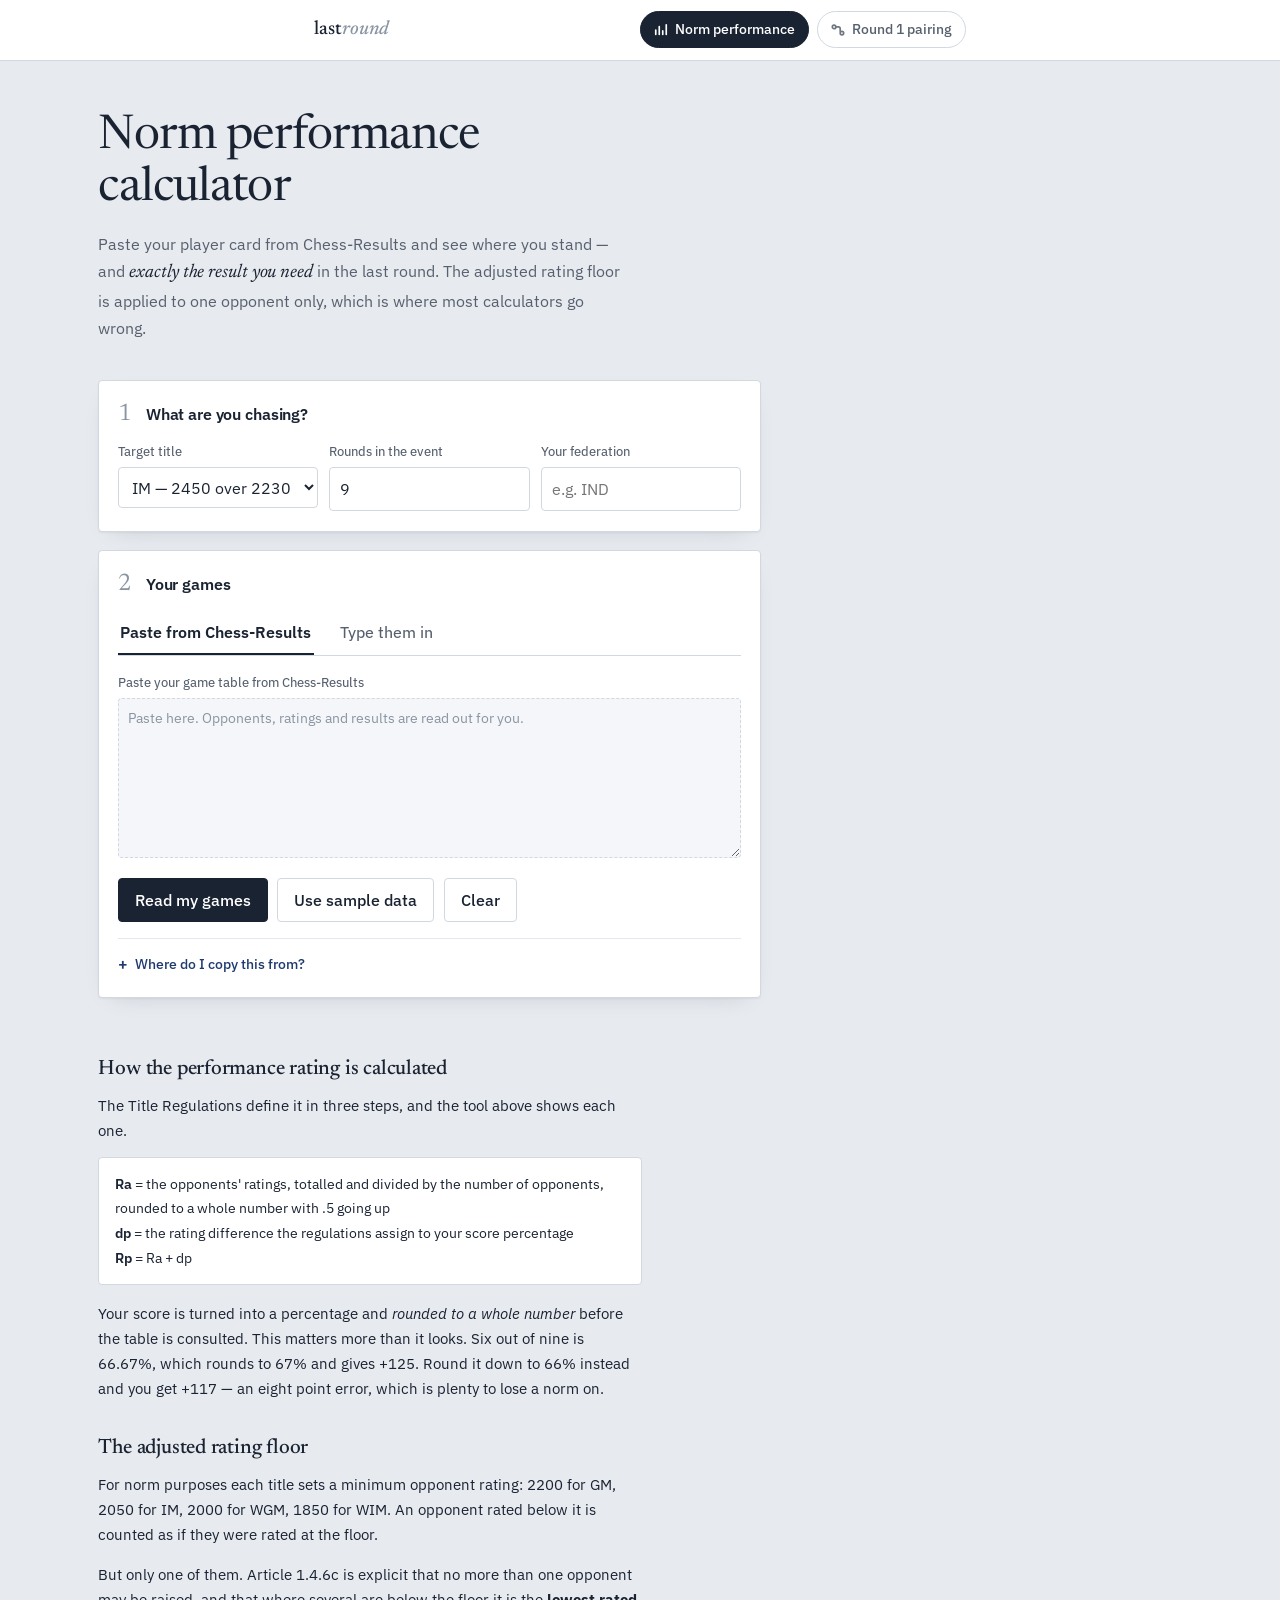
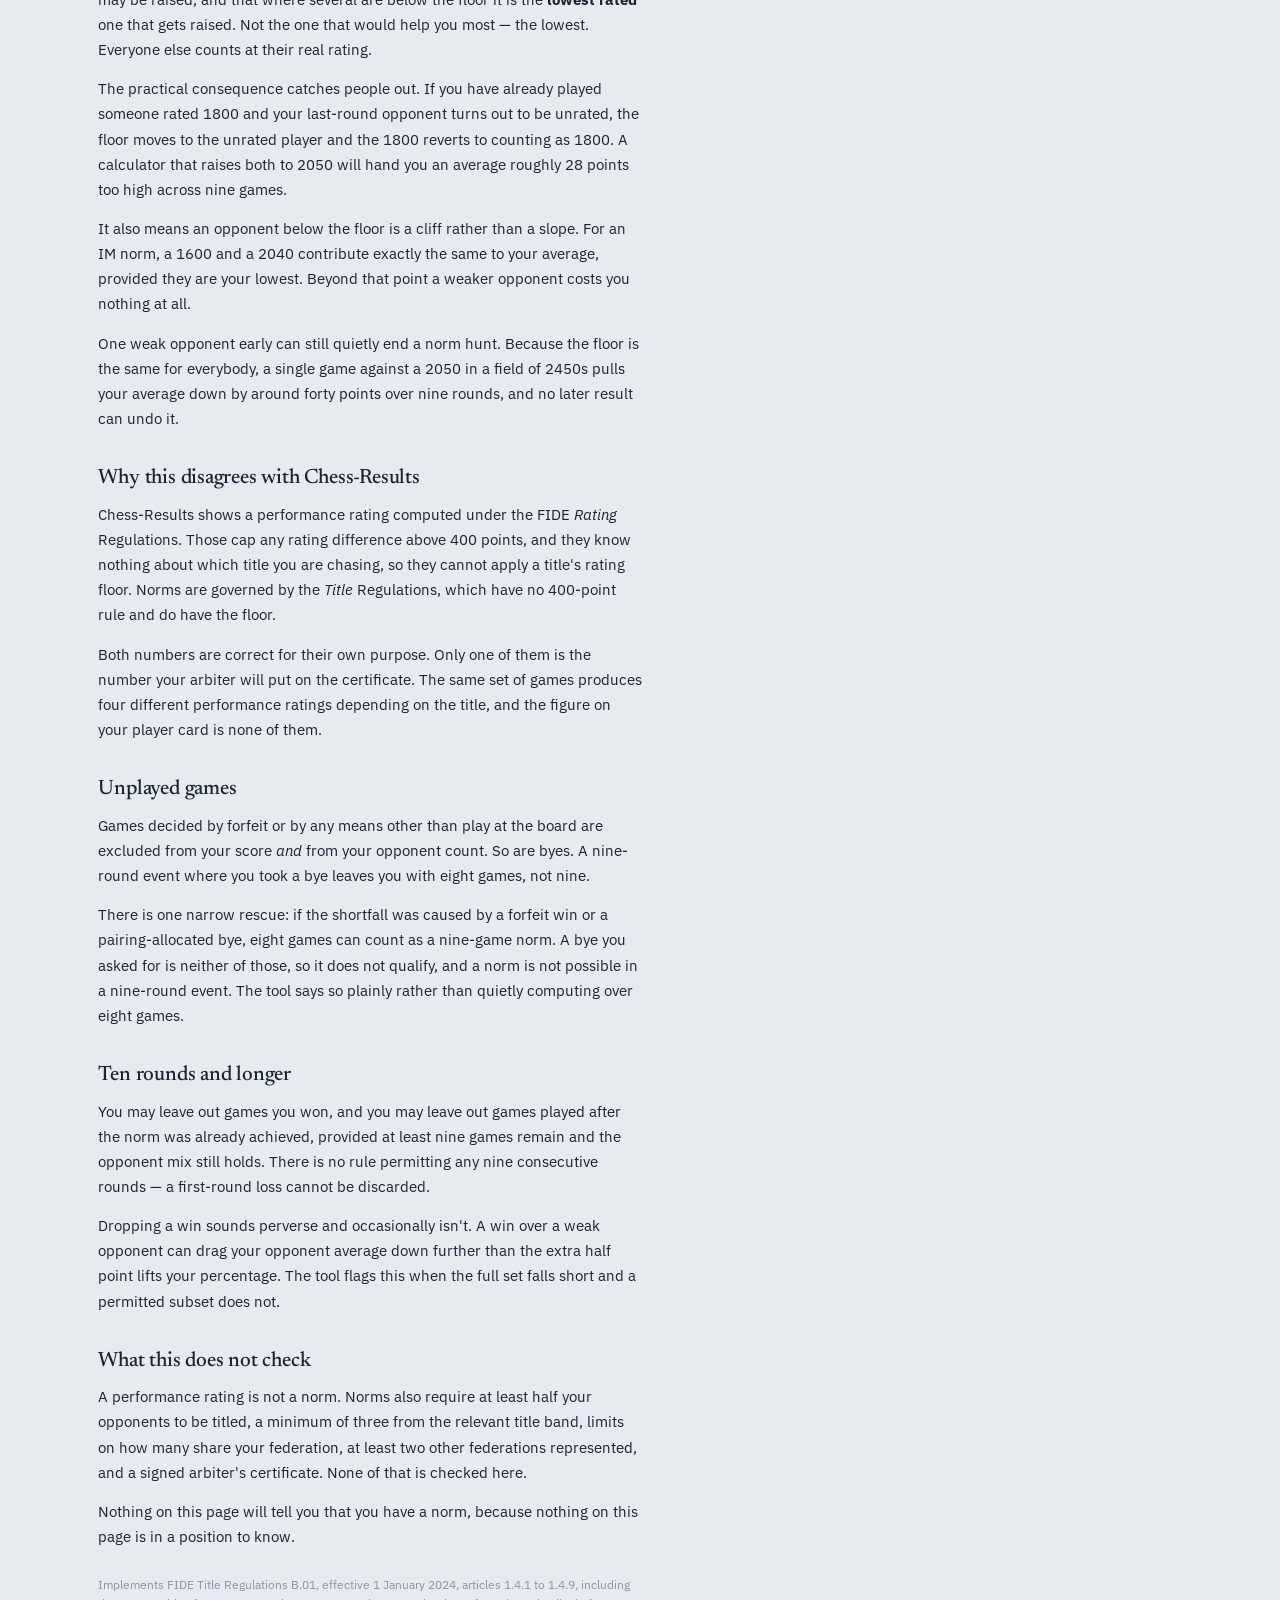
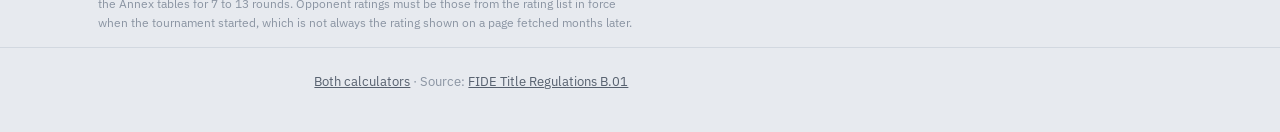
==== commit 2f55e410: "Add files via upload" ====
--- a/performance-rating-calculator.html
+++ b/performance-rating-calculator.html
@@ -31,6 +31,9 @@
     The adjusted rating floor is applied to one opponent only, which is where
     most calculators go wrong.</p>
   </div>
+
+  <div class="tool">
+  <div class="tool-in">
 
   <section>
     <div class="step"><span class="n">1</span><h2>What are you chasing?</h2></div>
@@ -47,6 +50,11 @@
       <div>
         <label for="rounds">Rounds in the event</label>
         <input id="rounds" type="number" min="1" max="19" value="9" inputmode="numeric">
+      </div>
+      <div>
+        <label for="ownfed">Your federation</label>
+        <input id="ownfed" type="text" maxlength="3" placeholder="e.g. IND"
+          autocapitalize="characters" spellcheck="false">
       </div>
     </div>
   </section>
@@ -161,6 +169,10 @@
     <div id="games-notes"></div>
   </section>
 
+  </div>
+
+  <aside class="tool-out">
+
   <section id="lastround" hidden>
     <div class="step"><span class="n">3</span><h2>What the last round needs</h2></div>
     <div style="margin-bottom:1rem">
@@ -174,6 +186,11 @@
   </section>
 
   <section id="out" hidden></section>
+
+  <section id="reqs" hidden></section>
+
+  </aside>
+  </div>
 
   <div class="prose">
     <h3>How the performance rating is calculated</h3>
@@ -364,6 +381,75 @@
 }
 
 /* =========================================================================
+   The rest of the norm conditions — B.01 §1.4.3 to §1.4.5, with the per-round
+   numbers taken from the Annex (single-round events).
+
+   These are counted over DISTINCT opponents: 1.4.5 says an opponent's title is
+   counted only once.
+   ========================================================================= */
+
+/* mo = opponents holding a title in the relevant band
+   th = opponents holding any title except CM/WCM (1.4.5a)
+   otherFeds / maxOneFed / maxOwnFed = 1.4.3, 1.4.4.  null = not applicable. */
+const REQS = {
+  7:  {mo:3, th:4, otherFeds:null, maxOneFed:null, maxOwnFed:null},
+  8:  {mo:3, th:4, otherFeds:null, maxOneFed:null, maxOwnFed:null},
+  9:  {mo:3, th:5, otherFeds:2, maxOneFed:6, maxOwnFed:5},
+  10: {mo:4, th:5, otherFeds:2, maxOneFed:6, maxOwnFed:6},
+  11: {mo:4, th:6, otherFeds:2, maxOneFed:7, maxOwnFed:6},
+  12: {mo:4, th:6, otherFeds:2, maxOneFed:8, maxOwnFed:7},
+  13: {mo:5, th:7, otherFeds:2, maxOneFed:8, maxOwnFed:7}
+};
+
+/* 1.4.5a — title-holders, explicitly excluding CM and WCM. */
+const TH_TITLES = new Set(["GM","IM","FM","WGM","WIM","WFM"]);
+/* 1.4.5b-e — the band that must supply the minimum number of opponents. */
+const MO_BAND = {
+  GM:  new Set(["GM"]),
+  IM:  new Set(["IM","GM"]),
+  WGM: new Set(["WGM","IM","GM"]),
+  WIM: new Set(["WIM","WGM","IM","GM"])
+};
+
+/* expected = how many games the norm will finally rest on. Mid-tournament that
+   is the scheduled count, not the games played so far, or the federation limits
+   would read as "not applicable" right up until the last round. */
+function requirements(games, title, ownFed, expected){
+  const counted = games.filter(g => g.counts);
+  if(!counted.length) return null;
+
+  /* Distinct opponents: same name and rating is the same person. */
+  const seen = new Set(), opp = [];
+  for(const g of counted){
+    const key = (g.name || "") + "|" + (g.rating ?? "u");
+    if(seen.has(key)) continue;
+    seen.add(key); opp.push(g);
+  }
+
+  const n = Math.max(counted.length, expected || 0);
+  const req = REQS[Math.min(13, Math.max(7, n))];
+  const own = (ownFed || "").trim().toUpperCase();
+
+  const th = opp.filter(g => TH_TITLES.has(g.title)).length;
+  const mo = opp.filter(g => MO_BAND[title].has(g.title)).length;
+
+  const feds = opp.map(g => g.fed).filter(Boolean);
+  const tally = {};
+  for(const f of feds) tally[f] = (tally[f] || 0) + 1;
+  const maxOneFed = Object.values(tally).length ? Math.max(...Object.values(tally)) : 0;
+  const ownCount = own ? (tally[own] || 0) : null;
+  const otherFeds = own
+    ? new Set(feds.filter(f => f !== own)).size
+    : new Set(feds).size;
+
+  const haveTitles = opp.some(g => g.title);
+  const haveFeds = feds.length > 0;
+
+  return {n, played: counted.length, req, th, mo, maxOneFed, ownCount, otherFeds, own,
+          haveTitles, haveFeds, distinct: opp.length};
+}
+
+/* =========================================================================
    Chess-Results player-card parser.
 
    A record spans MULTIPLE LINES. The Res. column sits on its own line and the
@@ -378,7 +464,8 @@
    line instead picks up the opponent's Pts. and silently inverts results.
    ========================================================================= */
 
-const NOT_FED = new Set(["GM","IM","FM","CM","NM","WGM","WIM","WFM","WCM","WNM","PGN"]);
+const TITLE_CODES = new Set(["GM","IM","FM","CM","NM","WGM","WIM","WFM","WCM","WNM"]);
+const NOT_FED = new Set([...TITLE_CODES, "PGN"]);
 
 const RESULTS = {
   "1":{r:1,counts:true}, "0":{r:0,counts:true},
@@ -437,13 +524,21 @@
 
     const rtg = Number(rec.tokens[fed-1]);
     const res = RESULTS[String(rec.tokens[fed+2] ?? "").toLowerCase()];
-    const name = rec.tokens.slice(1, fed-1).find(t => /[a-z]/.test(t) && t.length > 3) || "";
+    const before = rec.tokens.slice(1, fed-1);
+    const name = before.find(t => /[a-z]/.test(t) && t.length > 3) || "";
+    /* The title cell sits just before the name and is empty for untitled players. */
+    const title = before.find(t => TITLE_CODES.has(t)) || "";
+    const fedCode = rec.tokens[fed];
 
     /* No valid result token means the game has not been played. Never guess. */
-    if(!res){ pending.push({round:rec.round, rating:rtg === 0 ? null : rtg, name}); continue; }
+    if(!res){
+      pending.push({round:rec.round, rating:rtg === 0 ? null : rtg, name, title, fed:fedCode});
+      continue;
+    }
 
     games.push({round:rec.round, rating: rtg === 0 ? null : rtg,
-                result:res.r, counts:res.counts, kind:res.kind || "played", name});
+                result:res.r, counts:res.counts, kind:res.kind || "played",
+                name, title, fed:fedCode});
   }
 
   const rounds = records.length ? Math.max(...records.map(r => r.round)) : 0;
@@ -490,7 +585,8 @@
           value="${g.rating ?? ""}" data-f="rating" data-i="${i}"
           aria-label="Round ${g.round ?? i+1} opponent rating"
           ${noOpponent(g) ? "disabled" : ""}>
-        ${g.name ? `<div class="oname">${esc(g.name)}</div>` : ""}
+        ${g.name ? `<div class="oname">${g.title ? `<b>${esc(g.title)}</b> ` : ""}${
+          g.fed ? `${esc(g.fed)} · ` : ""}${esc(g.name)}</div>` : ""}
       </td>
       <td><select data-f="value" data-i="${i}" aria-label="Round ${g.round ?? i+1} result">
         ${OPTIONS.map(([v,l]) =>
@@ -506,7 +602,8 @@
   const counted = games.filter(g => g.counts);
 
   if(!counted.length){
-    $("out").hidden = true; $("lastround").hidden = true; $("games-notes").innerHTML = "";
+    $("out").hidden = true; $("lastround").hidden = true;
+    $("reqs").hidden = true; $("games-notes").innerHTML = "";
     return;
   }
 
@@ -614,6 +711,65 @@
 
   $("out").hidden = false;
   $("out").innerHTML = html.join("");
+
+  /* --- everything a norm needs beyond the performance rating --- */
+  const rq = requirements(games, title, $("ownfed").value,
+                          Math.min(rounds, 13));
+  const rows = [];
+  const row = (pass, what, num) => rows.push(
+    `<li class="${pass === null ? "unk" : pass ? "ok" : "bad"}">
+       <span class="m">${pass === null ? "?" : pass ? "✓" : "✕"}</span>
+       <span class="what">${what}</span><span class="num">${num}</span></li>`);
+
+  row(now.meetsRp, `Performance rating`, `${now.rp} / ${t.threshold}`);
+  row(now.meetsRa, `Opponent average`, `${now.ra} / ${t.minRa}`);
+  row(now.meetsScore, `Score at least 35%`, `${now.p}%`);
+  row(counted.length >= mg.min, `Games played`, `${counted.length} / ${mg.min}`);
+
+  if(rq.haveTitles){
+    row(rq.th >= rq.req.th, `Titled opponents <span class="qn">(not CM/WCM)</span>`,
+        `${rq.th} / ${rq.req.th}`);
+    const band = {GM:"GMs", IM:"IMs or GMs", WGM:"WGMs, IMs or GMs",
+                  WIM:"WIMs, WGMs, IMs or GMs"}[title];
+    row(rq.mo >= rq.req.mo, `Opponents who are ${band}`, `${rq.mo} / ${rq.req.mo}`);
+  } else {
+    row(null, `Titled opponents`, `paste your card`);
+    row(null, `Opponents in the title band`, `paste your card`);
+  }
+
+  if(rq.req.otherFeds === null){
+    row(null, `Federation limits`, `n/a at ${rq.n} games`);
+  } else if(!rq.haveFeds){
+    row(null, `Federation mix`, `paste your card`);
+  } else if(!rq.own){
+    row(null, `Federation mix`, `enter your federation`);
+  } else {
+    row(rq.otherFeds >= rq.req.otherFeds, `Federations other than ${rq.own}`,
+        `${rq.otherFeds} / ${rq.req.otherFeds}`);
+    row(rq.ownCount <= rq.req.maxOwnFed, `Opponents from ${rq.own}`,
+        `${rq.ownCount} / max ${rq.req.maxOwnFed}`);
+    row(rq.maxOneFed <= rq.req.maxOneFed, `Most from any one federation`,
+        `${rq.maxOneFed} / max ${rq.req.maxOneFed}`);
+  }
+
+  const unmet = rows.filter(r => r.includes('class="bad"')).length;
+  const unknown = rows.filter(r => r.includes('class="unk"')).length;
+  const verdict = unmet === 0 && unknown === 0
+    ? `Every condition this tool can check is met.`
+    : unmet === 0
+      ? `Nothing failing, but ${unknown} condition${unknown>1?"s":""} can't be checked from what you have entered.`
+      : `${unmet} condition${unmet>1?"s":""} not met yet.`;
+
+  $("reqs").hidden = false;
+  const basis = rq.played < rq.n
+    ? `${title} norm over ${rq.n} games · ${rq.played} played so far`
+    : `${title} norm over ${rq.n} games`;
+  $("reqs").innerHTML = `<h2>Norm requirements
+      <span class="quiet">— ${basis}</span></h2>
+    <ul class="reqlist">${rows.join("")}</ul>
+    <div class="note plain">${verdict} These are articles 1.4.1 to 1.4.8 of the Title
+      Regulations. A norm also needs a signed arbiter's certificate, and the arbiter's
+      reading is the one that counts.</div>`;
 }
 
 /* =========================================================================
@@ -667,27 +823,45 @@
 $("do-parse").onclick = loadPaste;
 
 const EXAMPLE = [
-  "1\t32\t66\tFM\tBognar, Csaba Dr.\t2044\tHUN\t0\t", "1", "0,84\t10\t1,60\tPGN",
-  "2\t5\t11\tFM\tPalczert, Matyas\t2446\tHUN\t5\t", "1", "0,33\t10\t6,70\tPGN",
-  "3\t2\t3\tIM\tAjay, Santhosh Parvathareddy\t2477\tIND\t6\t", "½", "0,29\t10\t2,10\tPGN",
-  "4\t5\t17\tGM\tGretarsson, Helgi Ass\t2420\tISL\t3,5\t", "1", "0,37\t10\t6,30\tPGN",
-  "5\t1\t2\tIM\tMd, Imran\t2492\tIND\t5,5\t", "½", "0,28\t10\t2,20\tPGN",
-  "6\t2\t13\tIM\tApoorv, Kamble\t2435\tIND\t5,5\t", "0", "0,35\t10\t-3,50\tPGN",
-  "7\t6\t16\tIM\tGschnitzer, Adrian\t2421\tGER\t4,5\t", "1", "0,37\t10\t6,30\tPGN",
-  "8\t4\t9\tGM\tAczel, Gergely\t2448\tHUN\t5\t", "½", "0,33\t10\t1,70\tPGN",
-  "9\t3\t4\tGM\tSivuk, Vitaly\t2476\tSWE\t5,5\t"
+  "1\t28\t41\tIM\tVarga, Bence\t2420\tHUN\t5,5\t",
+  "1",
+  "0,50\t10\t5,00\tPGN",
+  "2\t9\t6\tGM\tKeller, Jonas\t2455\tGER\t6\t",
+  "0",
+  "0,47\t10\t-4,70\tPGN",
+  "3\t15\t22\tIM\tNair, Rohan\t2380\tIND\t5\t",
+  "½",
+  "0,55\t10\t-0,50\tPGN",
+  "4\t12\t18\tFM\tIyer, Karthik\t2401\tIND\t4,5\t",
+  "1",
+  "0,51\t10\t4,90\tPGN",
+  "5\t21\t55\t\tBalogh, Tamas\t2015\tHUN\t3,5\t",
+  "1",
+  "0,92\t10\t0,80\tPGN",
+  "6\t11\t27\tIM\tPetrovic, Milan\t2390\tSRB\t5\t",
+  "½",
+  "0,54\t10\t-0,40\tPGN",
+  "7\t6\t11\tGM\tKovalenko, Yuri\t2440\tUKR\t5,5\t",
+  "0",
+  "0,48\t10\t-4,80\tPGN",
+  "8\t17\t31\tFM\tMenon, Adithya\t2375\tIND\t4,5\t",
+  "1",
+  "0,56\t10\t4,40\tPGN",
+  "9\t10\t14\tIM\tNavarro, Sergio\t2400\tESP\t5\t"
 ].join("\n");
 
 $("do-example").onclick = () => {
   $("paste").value = EXAMPLE;
   $("title").value = "IM";
+  $("ownfed").value = "IND";
   loadPaste();
 };
 
 $("do-clear").onclick = () => {
   games = []; $("paste").value = ""; $("parse-msg").innerHTML = "";
   $("opp").value = ""; $("opp-name").textContent = "";
-  $("games-section").hidden = true; $("out").hidden = true; $("lastround").hidden = true;
+  $("games-section").hidden = true; $("out").hidden = true;
+  $("lastround").hidden = true; $("reqs").hidden = true;
 };
 
 $("add-row").onclick = () => {
@@ -716,6 +890,7 @@
 });
 
 $("opp").addEventListener("input", compute);
+$("ownfed").addEventListener("input", compute);
 $("title").onchange = compute;
 $("rounds").oninput = compute;
 </script>
--- a/style.css
+++ b/style.css
@@ -38,6 +38,19 @@
 }
 
 .wrap{max-width:43rem;margin:0 auto;padding:0 1.15rem}
+
+/* ---------- two-column tool layout ----------
+   Inputs on the left, results pinned on the right so they stay in view while
+   you correct a rating. Single column until there is genuinely room. */
+.tool{display:grid;gap:1.1rem;max-width:43rem}
+.tool-in,.tool-out{min-width:0}
+@media (min-width:860px){ main.wrap{max-width:70rem} }
+@media (min-width:1040px){
+  .tool{grid-template-columns:minmax(0,1fr) 25rem;gap:1.3rem;align-items:start;
+    max-width:none}
+  .tool-out{position:sticky;top:4.6rem}
+  .tool-out section:last-child{margin-bottom:0}
+}
 
 /* ---------- masthead ---------- */
 .top{border-bottom:1px solid var(--rule);background:var(--card);
@@ -171,6 +184,7 @@
 td input,td select{padding:.32rem .38rem;font-size:.85rem}
 tr.excluded td,tr.excluded td input,tr.excluded td select{color:var(--ink3)}
 tr.you td{background:var(--yesbg);font-weight:600;color:var(--ink)}
+.oname b{color:var(--ink2);font-weight:600}
 .oname{font-size:.74rem;color:var(--ink3);margin-top:.18rem;line-height:1.3;
   overflow:hidden;text-overflow:ellipsis;white-space:nowrap;max-width:13rem}
 
@@ -216,8 +230,28 @@
   border-top:1px solid var(--rule);padding-top:.5rem}
 .calc span:first-child{color:var(--ink2)}
 
+/* ---------- norm requirements checklist ---------- */
+.reqlist{list-style:none;margin:0;padding:0;font-size:.85rem}
+.reqlist li{display:flex;align-items:baseline;gap:.6rem;padding:.42rem 0;
+  border-bottom:1px solid var(--rule2)}
+.reqlist li:last-child{border-bottom:none}
+.reqlist .m{flex:none;width:1rem;font-weight:700;line-height:1.3}
+.reqlist .ok .m{color:var(--yes)}
+.reqlist .bad .m{color:var(--no)}
+.reqlist .unk .m{color:var(--ink3)}
+.reqlist .what{flex:1;color:var(--ink2)}
+.reqlist .ok .what,.reqlist .bad .what{color:var(--ink)}
+.reqlist .qn{color:var(--ink3);font-weight:400}
+.reqlist .num{flex:none;font-weight:600;color:var(--ink2);font-variant-numeric:tabular-nums}
+.reqlist .ok .num{color:var(--yes)}
+.reqlist .bad .num{color:var(--no)}
+.reqlist .unk .num{color:var(--ink3);font-weight:400}
+
 /* ---------- homepage tool cards ---------- */
 .tools{list-style:none;padding:0;margin:0 0 3rem;display:grid;gap:1.1rem}
+@media (min-width:860px){
+  .tools{grid-template-columns:1fr 1fr;gap:1.2rem;align-items:start}
+}
 .tools a{display:block;text-decoration:none;color:inherit;background:var(--card);
   border:1px solid var(--rule);border-radius:var(--r);padding:1.3rem 1.2rem;
   box-shadow:var(--shadow);transition:border-color .14s,box-shadow .14s,transform .14s}
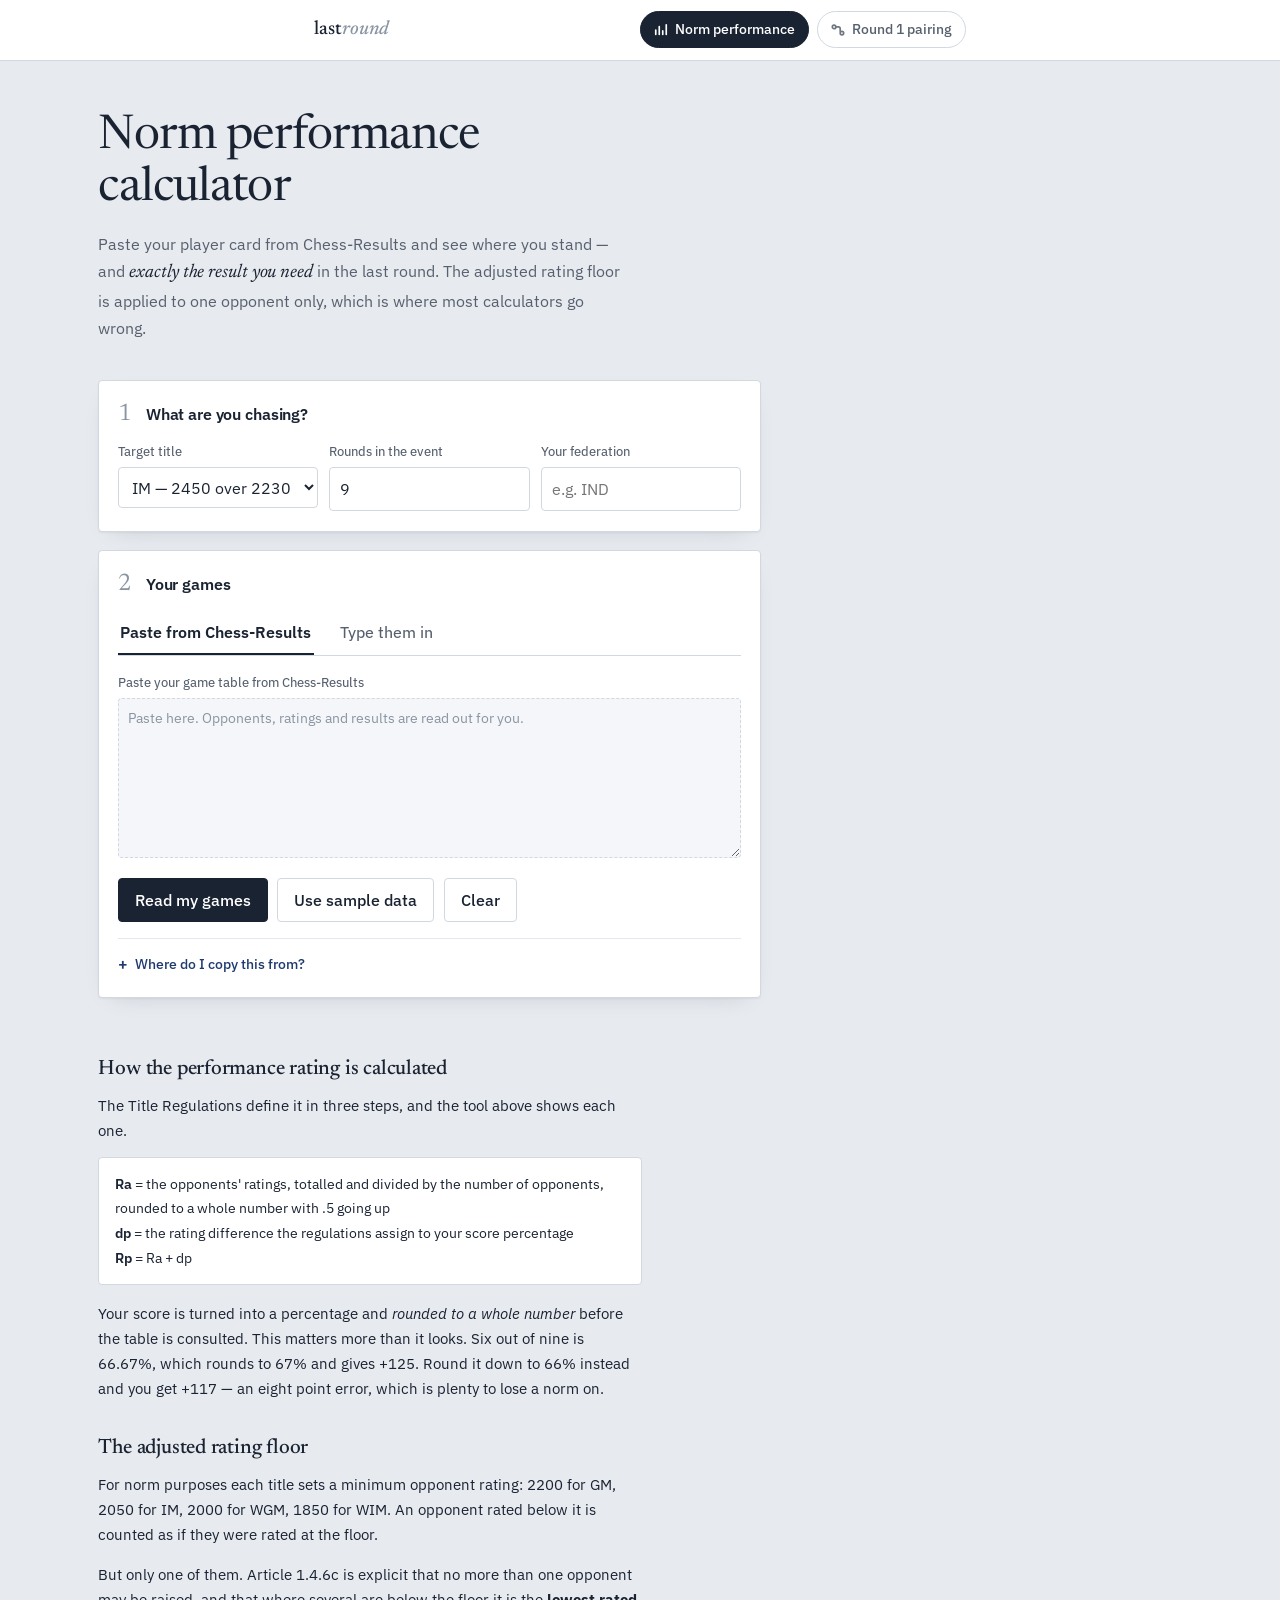
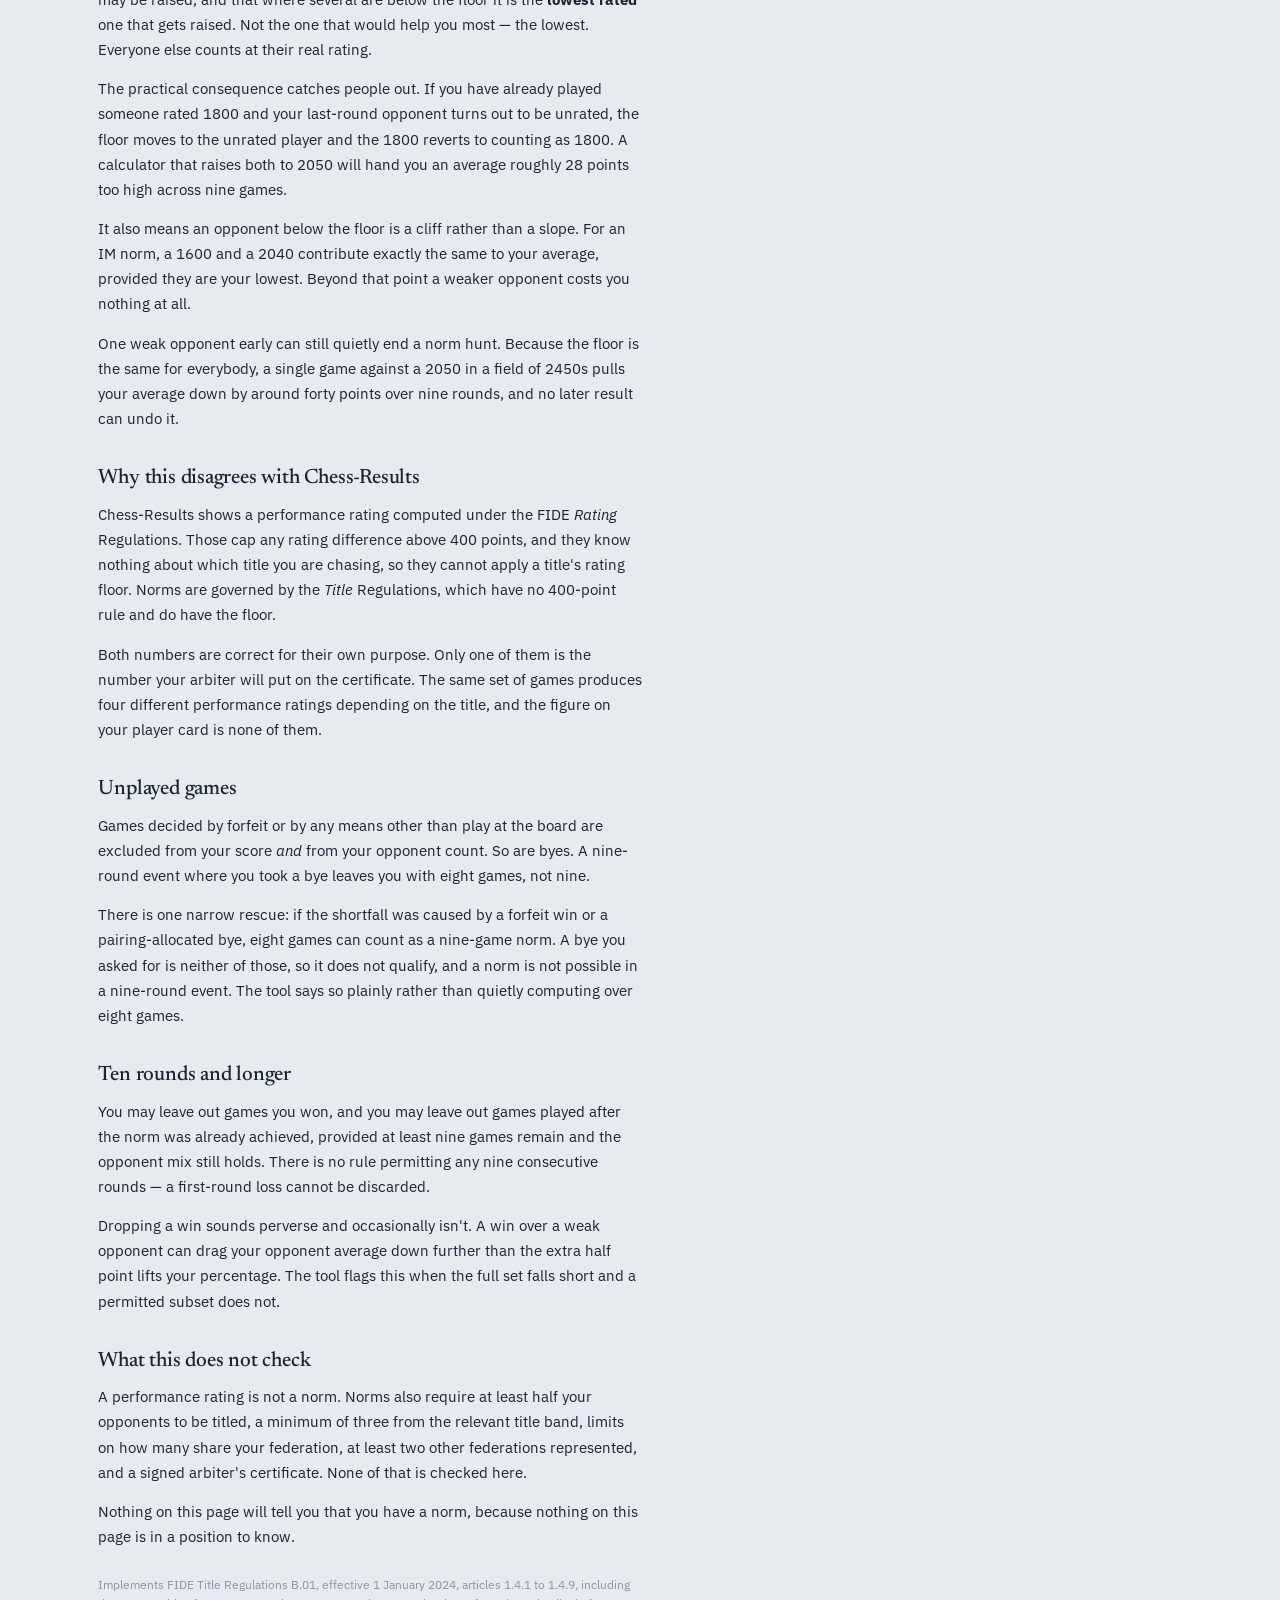
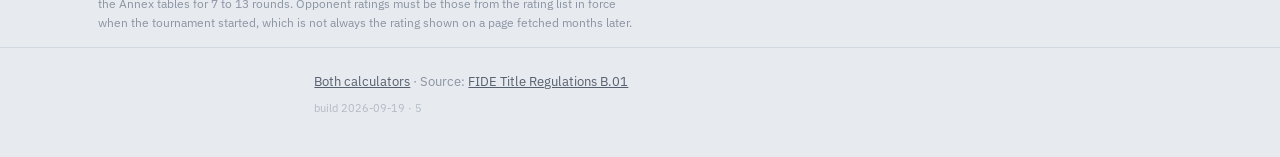
==== commit a39840dc: "Add files via upload" ====
--- a/performance-rating-calculator.html
+++ b/performance-rating-calculator.html
@@ -273,6 +273,8 @@
 <footer class="foot"><div class="wrap">
   <a href="index.html">Both calculators</a> · Source:
   <a href="https://handbook.fide.com/chapter/B012024">FIDE Title Regulations B.01</a>
+
+  <span class="build">build 2026-09-19 · 5</span>
 </div></footer>
 
 <script>
@@ -438,9 +440,10 @@
   for(const f of feds) tally[f] = (tally[f] || 0) + 1;
   const maxOneFed = Object.values(tally).length ? Math.max(...Object.values(tally)) : 0;
   const ownCount = own ? (tally[own] || 0) : null;
-  const otherFeds = own
-    ? new Set(feds.filter(f => f !== own)).size
-    : new Set(feds).size;
+  /* 1.4.2a — players with federation "FID" are accepted, but do not count as a
+     foreign player, so they cannot help satisfy 1.4.3. */
+  const foreign = feds.filter(f => f !== "FID" && f !== own);
+  const otherFeds = new Set(foreign).size;
 
   const haveTitles = opp.some(g => g.title);
   const haveFeds = feds.length > 0;
@@ -633,9 +636,10 @@
   const hasLastRound = counted.length < rounds;
   $("lastround").hidden = !hasLastRound;
 
+  const opp = hasLastRound ? $("opp").value : "";
+  const oppVal = opp === "" ? null : Number(opp);
+
   if(hasLastRound){
-    const opp = $("opp").value;
-    const oppVal = opp === "" ? null : Number(opp);
 
     $("ladder").innerHTML = [[1,"Win"],[0.5,"Draw"],[0,"Loss"]].map(([r,lab]) => {
       if(opp !== ""){
@@ -715,50 +719,71 @@
   /* --- everything a norm needs beyond the performance rating --- */
   const rq = requirements(games, title, $("ownfed").value,
                           Math.min(rounds, 13));
+  const toPlay = Math.max(0, Math.min(rounds, 13) - counted.length);
+
+  /* The best still available, so that "unfinished" is never shown as "failed". */
+  const bestCase = hasLastRound
+    ? perf([...games, {rating: oppVal === null ? 3000 : oppVal, result:1, counts:true}], title)
+    : now;
+
+  const MARK = {ok:"✓", bad:"✕", soon:"○", unk:"?"};
   const rows = [];
-  const row = (pass, what, num) => rows.push(
-    `<li class="${pass === null ? "unk" : pass ? "ok" : "bad"}">
-       <span class="m">${pass === null ? "?" : pass ? "✓" : "✕"}</span>
+  const row = (state, what, num) => rows.push(
+    `<li class="${state}"><span class="m">${MARK[state]}</span>
        <span class="what">${what}</span><span class="num">${num}</span></li>`);
 
-  row(now.meetsRp, `Performance rating`, `${now.rp} / ${t.threshold}`);
-  row(now.meetsRa, `Opponent average`, `${now.ra} / ${t.minRa}`);
-  row(now.meetsScore, `Score at least 35%`, `${now.p}%`);
-  row(counted.length >= mg.min, `Games played`, `${counted.length} / ${mg.min}`);
+  /* A minimum the remaining games could still supply is not a failure. */
+  const minState = (have, need) =>
+    have >= need ? "ok" : (toPlay > 0 && need - have <= toPlay) ? "soon" : "bad";
+  /* Nor is a threshold the last round could still carry you over. */
+  const projState = (nowOk, bestOk) => nowOk ? "ok" : bestOk ? "soon" : "bad";
+
+  row(projState(now.meetsRp, bestCase.meetsRp), `Performance rating`,
+      `${now.rp} / ${t.threshold}`);
+  row(projState(now.meetsRa, bestCase.meetsRa), `Opponent average`,
+      `${now.ra} / ${t.minRa}`);
+  row(projState(now.meetsScore, bestCase.meetsScore), `Score at least 35%`, `${now.p}%`);
+  row(minState(counted.length, mg.min), `Games played`,
+      toPlay > 0 ? `${counted.length} / ${mg.min} · ${toPlay} to play`
+                 : `${counted.length} / ${mg.min}`);
 
   if(rq.haveTitles){
-    row(rq.th >= rq.req.th, `Titled opponents <span class="qn">(not CM/WCM)</span>`,
+    row(minState(rq.th, rq.req.th), `Titled opponents <span class="qn">(not CM/WCM)</span>`,
         `${rq.th} / ${rq.req.th}`);
     const band = {GM:"GMs", IM:"IMs or GMs", WGM:"WGMs, IMs or GMs",
                   WIM:"WIMs, WGMs, IMs or GMs"}[title];
-    row(rq.mo >= rq.req.mo, `Opponents who are ${band}`, `${rq.mo} / ${rq.req.mo}`);
+    row(minState(rq.mo, rq.req.mo), `Opponents who are ${band}`,
+        `${rq.mo} / ${rq.req.mo}`);
   } else {
-    row(null, `Titled opponents`, `paste your card`);
-    row(null, `Opponents in the title band`, `paste your card`);
+    row("unk", `Titled opponents`, `paste your card`);
+    row("unk", `Opponents in the title band`, `paste your card`);
   }
 
   if(rq.req.otherFeds === null){
-    row(null, `Federation limits`, `n/a at ${rq.n} games`);
+    row("unk", `Federation limits`, `n/a at ${rq.n} games`);
   } else if(!rq.haveFeds){
-    row(null, `Federation mix`, `paste your card`);
+    row("unk", `Federation mix`, `paste your card`);
   } else if(!rq.own){
-    row(null, `Federation mix`, `enter your federation`);
+    row("unk", `Federation mix`, `enter your federation`);
   } else {
-    row(rq.otherFeds >= rq.req.otherFeds, `Federations other than ${rq.own}`,
+    row(minState(rq.otherFeds, rq.req.otherFeds),
+        `Federations other than ${rq.own} <span class="qn">(FID excluded)</span>`,
         `${rq.otherFeds} / ${rq.req.otherFeds}`);
-    row(rq.ownCount <= rq.req.maxOwnFed, `Opponents from ${rq.own}`,
+    /* Maximums can only be broken, never rescued, so they are plain pass or fail. */
+    row(rq.ownCount <= rq.req.maxOwnFed ? "ok" : "bad", `Opponents from ${rq.own}`,
         `${rq.ownCount} / max ${rq.req.maxOwnFed}`);
-    row(rq.maxOneFed <= rq.req.maxOneFed, `Most from any one federation`,
+    row(rq.maxOneFed <= rq.req.maxOneFed ? "ok" : "bad", `Most from any one federation`,
         `${rq.maxOneFed} / max ${rq.req.maxOneFed}`);
   }
 
-  const unmet = rows.filter(r => r.includes('class="bad"')).length;
-  const unknown = rows.filter(r => r.includes('class="unk"')).length;
-  const verdict = unmet === 0 && unknown === 0
-    ? `Every condition this tool can check is met.`
-    : unmet === 0
-      ? `Nothing failing, but ${unknown} condition${unknown>1?"s":""} can't be checked from what you have entered.`
-      : `${unmet} condition${unmet>1?"s":""} not met yet.`;
+  const count = c => rows.filter(r => r.includes(`class="${c}"`)).length;
+  const bad = count("bad"), soon = count("soon"), unk = count("unk");
+  const verdict =
+    bad   ? `${bad} condition${bad>1?"s":""} can no longer be met in this event.`
+  : soon  ? `On track. ${soon} condition${soon>1?"s":""} still resting on ${
+              toPlay === 1 ? "the last round" : "the rounds to come"}.`
+  : unk   ? `Nothing failing, but ${unk} can't be checked from what you have entered.`
+  :         `Every condition this tool can check is met.`;
 
   $("reqs").hidden = false;
   const basis = rq.played < rq.n
@@ -823,37 +848,38 @@
 $("do-parse").onclick = loadPaste;
 
 const EXAMPLE = [
-  "1\t28\t41\tIM\tVarga, Bence\t2420\tHUN\t5,5\t",
+  "1\t4\t4\tIM\tSeemann, Jakub\t2500\tPOL\t8,5\t",
   "1",
-  "0,50\t10\t5,00\tPGN",
-  "2\t9\t6\tGM\tKeller, Jonas\t2455\tGER\t6\t",
+  "0,21\t0,79\t20\t15,80",
+  "2\t22\t32\tIM\tCampos Gomez, Manuel\t2359\tCOL\t5,5\t",
   "0",
-  "0,47\t10\t-4,70\tPGN",
-  "3\t15\t22\tIM\tNair, Rohan\t2380\tIND\t5\t",
+  "0,38\t-0,38\t20\t-7,60",
+  "3\t41\t86\t\tMiron, Iurii\t2074\tMDA\t5\t",
+  "1",
+  "0,76\t0,24\t20\t4,80",
+  "4\t16\t30\tIM\tKhripachenko, Alexander\t2376\tFID\t7\t",
   "½",
-  "0,55\t10\t-0,50\tPGN",
-  "4\t12\t18\tFM\tIyer, Karthik\t2401\tIND\t4,5\t",
+  "0,36\t0,14\t20\t2,80",
+  "5\t19\t31\tIM\tZhakshylykov, Erzhan\t2362\tKGZ\t7\t",
+  "0",
+  "0,38\t-0,38\t20\t-7,60",
+  "6\t27\t24\tIM\tChen, Ryo\t2401\tUSA\t6,5\t",
+  "½",
+  "0,33\t0,17\t20\t3,40",
+  "7\t28\t36\tFM\tKejna, Piotr\t2348\tPOL\t6\t",
   "1",
-  "0,51\t10\t4,90\tPGN",
-  "5\t21\t55\t\tBalogh, Tamas\t2015\tHUN\t3,5\t",
+  "0,40\t0,60\t20\t12,00",
+  "8\t18\t12\tIM\tVergara Anton, Diego\t2467\tESP\t5\t",
   "1",
-  "0,92\t10\t0,80\tPGN",
-  "6\t11\t27\tIM\tPetrovic, Milan\t2390\tSRB\t5\t",
-  "½",
-  "0,54\t10\t-0,40\tPGN",
-  "7\t6\t11\tGM\tKovalenko, Yuri\t2440\tUKR\t5,5\t",
-  "0",
-  "0,48\t10\t-4,80\tPGN",
-  "8\t17\t31\tFM\tMenon, Adithya\t2375\tIND\t4,5\t",
-  "1",
-  "0,56\t10\t4,40\tPGN",
-  "9\t10\t14\tIM\tNavarro, Sergio\t2400\tESP\t5\t"
+  "0,25\t0,75\t20\t15,00",
+  "9\t14\t14\tFM\tSukiasyan, Vahe A.\t2446\tARM"
 ].join("\n");
 
 $("do-example").onclick = () => {
   $("paste").value = EXAMPLE;
   $("title").value = "IM";
   $("ownfed").value = "IND";
+  $("rounds").value = 9;
   loadPaste();
 };
 
--- a/style.css
+++ b/style.css
@@ -202,6 +202,7 @@
 .rung.hit .verdict{color:var(--yes);font-weight:500}
 .rung.lead{padding:1.15rem 1rem}
 .rung.lead .rp{font-size:2.5rem}
+.ladder.wide .res{width:5.1rem}
 
 .checks{display:flex;flex-wrap:wrap;gap:.4rem;margin-top:.9rem}
 .chk{font-size:.775rem;padding:.24rem .55rem;border-radius:11px;border:1px solid;
@@ -239,6 +240,9 @@
 .reqlist .ok .m{color:var(--yes)}
 .reqlist .bad .m{color:var(--no)}
 .reqlist .unk .m{color:var(--ink3)}
+.reqlist .soon .m{color:var(--blue)}
+.reqlist .soon .what{color:var(--ink)}
+.reqlist .soon .num{color:var(--blue)}
 .reqlist .what{flex:1;color:var(--ink2)}
 .reqlist .ok .what,.reqlist .bad .what{color:var(--ink)}
 .reqlist .qn{color:var(--ink3);font-weight:400}
@@ -320,3 +324,5 @@
   .guide-steps li{flex:1 1 100%}
   .tname{font-size:1.32rem}
 }
+
+.build{display:block;margin-top:.5rem;color:#B3BAC4;font-size:.7rem}
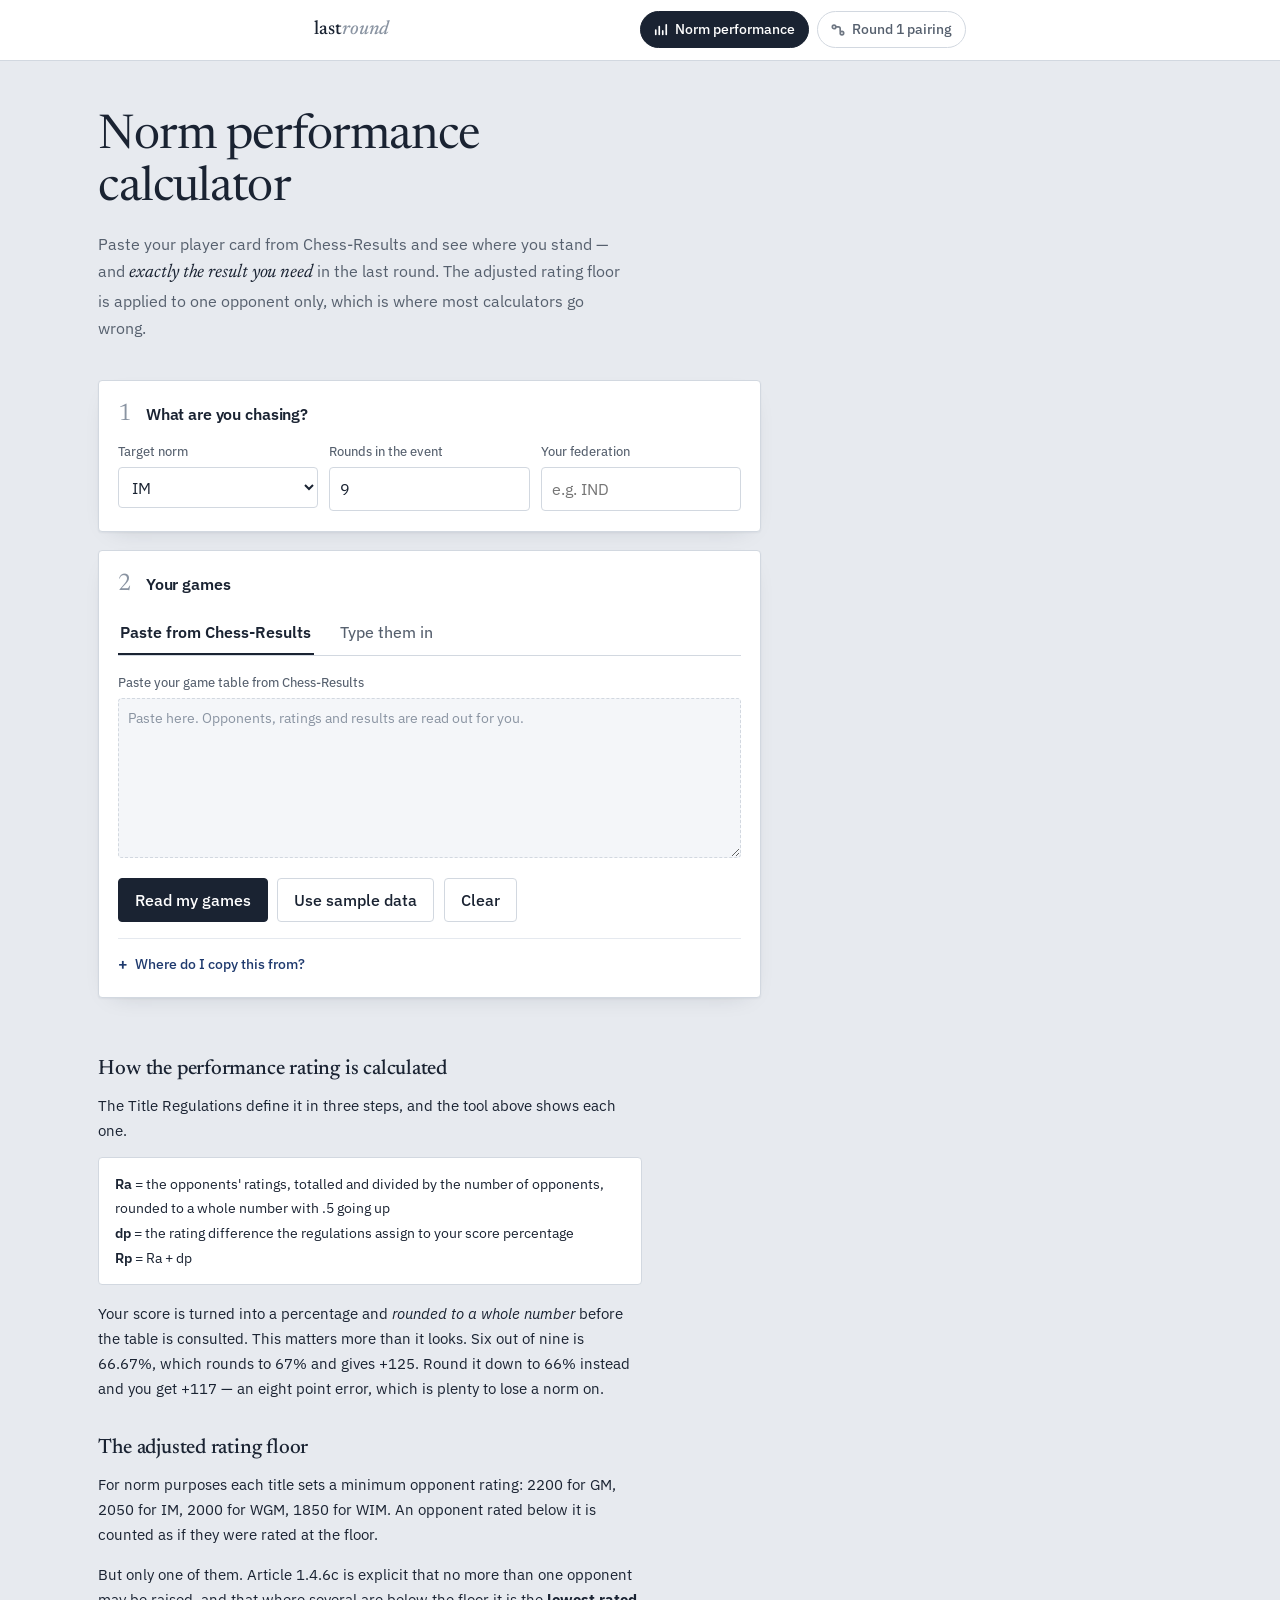
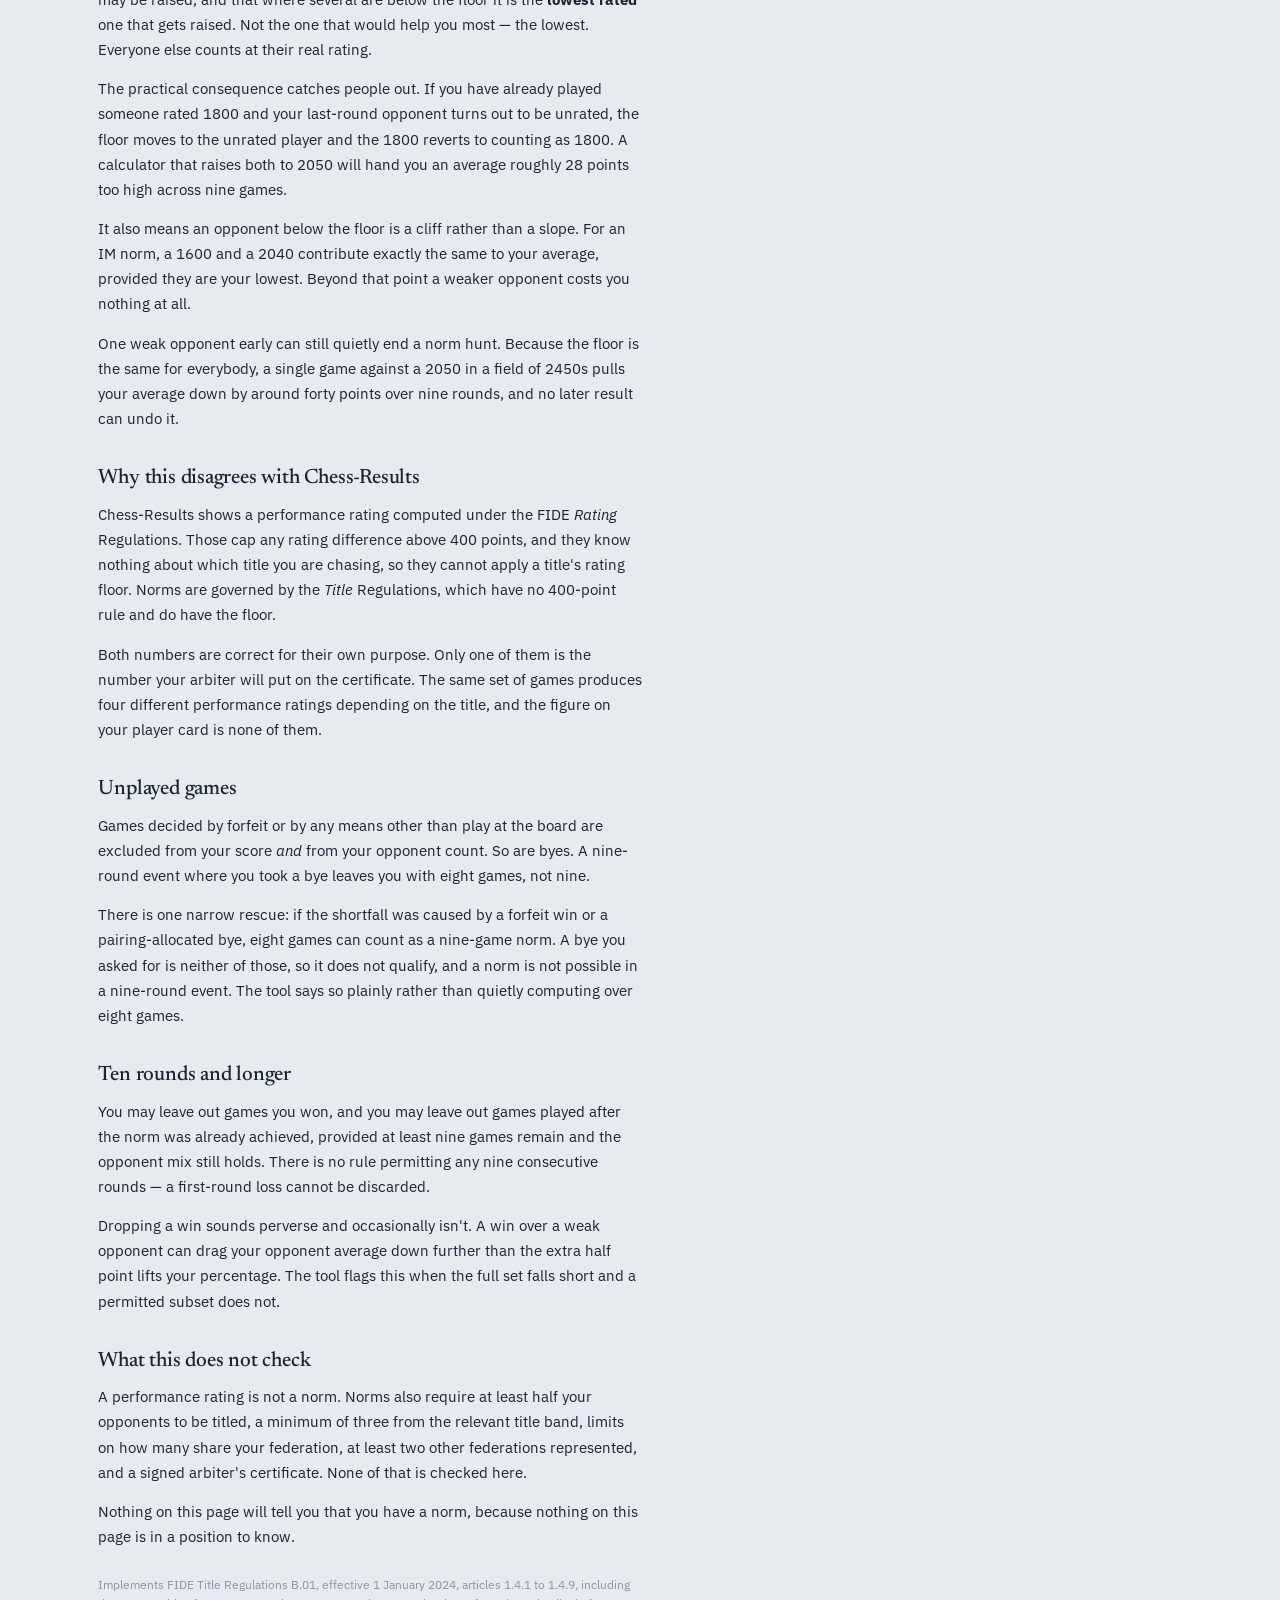
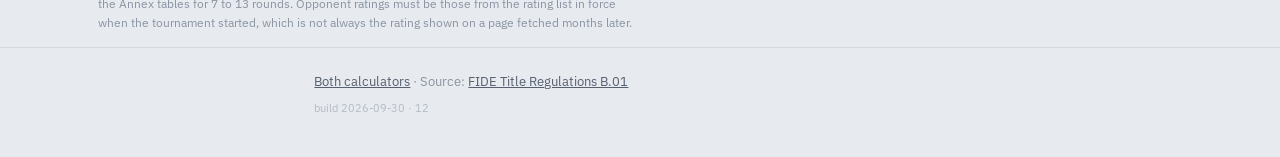
==== commit 2ff3ace7: "Add files via upload" ====
--- a/performance-rating-calculator.html
+++ b/performance-rating-calculator.html
@@ -39,12 +39,12 @@
     <div class="step"><span class="n">1</span><h2>What are you chasing?</h2></div>
     <div class="row">
       <div>
-        <label for="title">Target title</label>
+        <label for="title">Target norm</label>
         <select id="title">
-          <option value="GM">GM — 2600 over 2380</option>
-          <option value="IM" selected>IM — 2450 over 2230</option>
-          <option value="WGM">WGM — 2400 over 2180</option>
-          <option value="WIM">WIM — 2250 over 2030</option>
+          <option value="GM">GM</option>
+          <option value="IM" selected>IM</option>
+          <option value="WGM">WGM</option>
+          <option value="WIM">WIM</option>
         </select>
       </div>
       <div>
@@ -85,7 +85,9 @@
           <li><b><span class="gn">1</span>Open your player card</b>
             Click your own name anywhere in the standings or a pairing list.</li>
           <li><b><span class="gn">2</span>Select the game table</b>
-            Drag from the first round number down to the end of the last row, then copy.</li>
+            Drag from the grey heading row — <i>Rd. Bo. SNo Name Rtg FED</i> — down to the
+            end of the last row, then copy. Including the headings lets the calculator read
+            the columns by name instead of working them out.</li>
           <li><b><span class="gn">3</span>Paste it above</b>
             Opponents, ratings and results are read out automatically.</li>
         </ol>
@@ -94,7 +96,7 @@
                aria-label="A Chess-Results player card with the game rows highlighted, showing that each round spans several lines and the result sits on its own line">
             <rect width="340" height="148" fill="#fff"/>
 
-            <!-- header row, deliberately OUTSIDE the selection -->
+            <!-- header row, INSIDE the selection: it names the columns -->
             <rect x="10" y="9" width="320" height="16" fill="#EEF1F5" rx="2"/>
             <g font-family="IBM Plex Sans, sans-serif" font-size="8" fill="#8A94A2">
               <text x="15" y="20">Rd.</text><text x="36" y="20">SNo</text>
@@ -105,9 +107,9 @@
 
             <!-- selection: fill-opacity keeps it a tint whatever CSS animates -->
             <g class="sweep" style="transform-origin:top">
-              <rect x="10" y="29" width="320" height="105" fill="#1F3A6E"
+              <rect x="10" y="7" width="320" height="127" fill="#1F3A6E"
                     fill-opacity=".10" rx="2"/>
-              <rect x="10" y="29" width="320" height="105" fill="none"
+              <rect x="10" y="7" width="320" height="127" fill="none"
                     stroke="#1F3A6E" stroke-opacity=".45" stroke-width="1"
                     stroke-dasharray="3 2" rx="2"/>
             </g>
@@ -147,8 +149,9 @@
               <text x="47" y="53.5">your result, on its own line</text>
             </g>
           </svg>
-          <figcaption>Each round takes two or three lines, and your result sits alone on the
-          second one. Select all of it — the calculator untangles the layout.</figcaption>
+          <figcaption>Start at the grey heading row. Each round then takes two or three
+          lines, with your result alone on the second — select all of it, the calculator
+          untangles the layout.</figcaption>
         </figure>
       </details>
     </div>
@@ -160,8 +163,10 @@
     </div>
   </section>
 
-  <section id="games-section" hidden>
-    <h2>Check what was read <span class="quiet">— correct anything that looks wrong</span></h2>
+  <section id="games-section" class="verify" hidden>
+    <div class="step"><span class="n">3</span><h2>Check what was read</h2></div>
+    <p class="verify-hint"><b id="verify-count"></b> Every rating and result below can be
+    changed — click one to correct it, and every number updates as you type.</p>
     <table>
       <thead><tr><th>Rd</th><th>Opponent</th><th>Result</th><th></th></tr></thead>
       <tbody id="games"></tbody>
@@ -174,7 +179,7 @@
   <aside class="tool-out">
 
   <section id="lastround" hidden>
-    <div class="step"><span class="n">3</span><h2>What the last round needs</h2></div>
+    <div class="step"><span class="n">4</span><h2>What the last round needs</h2></div>
     <div style="margin-bottom:1rem">
       <label for="opp">Opponent's rating, if the pairing is out</label>
       <input id="opp" type="number" inputmode="numeric" placeholder="leave blank if unknown"
@@ -274,7 +279,7 @@
   <a href="index.html">Both calculators</a> · Source:
   <a href="https://handbook.fide.com/chapter/B012024">FIDE Title Regulations B.01</a>
 
-  <span class="build">build 2026-09-19 · 5</span>
+  <span class="build">build 2026-09-30 · 12</span>
 </div></footer>
 
 <script>
@@ -467,24 +472,184 @@
    line instead picks up the opponent's Pts. and silently inverts results.
    ========================================================================= */
 
-const TITLE_CODES = new Set(["GM","IM","FM","CM","NM","WGM","WIM","WFM","WCM","WNM"]);
+const TITLE_CODES = new Set([
+  "GM","IM","FM","CM","NM","WGM","WIM","WFM","WCM","WNM",
+  /* Arena titles and common national ones — three capitals that sit exactly
+     where a federation would, so they must be known about. */
+  "AGM","AIM","AFM","ACM","AWGM","AWIM","AWFM","AWCM",
+  "MC","MF","MI","MK","LM","EM","HM","SM","MCF","MFF"
+]);
 const NOT_FED = new Set([...TITLE_CODES, "PGN"]);
 
 const RESULTS = {
   "1":{r:1,counts:true}, "0":{r:0,counts:true},
   "½":{r:.5,counts:true}, "0.5":{r:.5,counts:true}, "0,5":{r:.5,counts:true},
+  "1/2":{r:.5,counts:true}, "½-½":{r:.5,counts:true}, "1/2-1/2":{r:.5,counts:true},
+  "=":{r:.5,counts:true}, "remis":{r:.5,counts:true},
   "+":{r:1,counts:false,kind:"forfeit-win"}, "-":{r:0,counts:false,kind:"forfeit-loss"},
   "1u":{r:1,counts:false,kind:"forfeit-win"}, "0u":{r:0,counts:false,kind:"forfeit-loss"}
 };
 
-const fields = line =>
-  (line.includes("\t") ? line.split("\t") : line.split(/\s{2,}/))
+function fields(line){
+  const out = (line.includes("\t") ? line.split("\t") : line.split(/\s{2,}/))
     .map(s => s.trim()).filter(Boolean);
+  /* Some browsers copy an HTML table with single spaces instead of tabs, which
+     collapses a whole row into one field. Fall back to plain whitespace. */
+  if(out.length < 4 && /\s/.test(line.trim())){
+    const single = line.trim().split(/\s+/);
+    if(single.length >= 4) return single;
+  }
+  return out;
+}
+
+/* ---------------------------------------------------------------------------
+   Header row.
+
+   Chess-Results prints the column names above the games — "Rd. Bo. SNo Name
+   RtgI RtgN FED Club/City Pts. Res. PGN" and its translations — and when they
+   survive the copy they say exactly which columns exist and in what order.
+
+   They are NOT used to index cells directly. An empty cell vanishes from a
+   paste, so column positions drift from row to row and a fixed index would be
+   confidently wrong. What the header is used for is telling the row reader
+   what to expect: how many rating columns there are (so the walk-back stops in
+   the right place), which of them is the international one, which side of the
+   federation the rating sits on, whether a club column stands between the
+   federation and the points, and whether the card carries a result column at
+   all. Every one of those was previously a guess.
+   --------------------------------------------------------------------------- */
+const HEAD = [
+  ["rd",   /^(rd|rnd|round|runde|ronda|ronde|tour|rda)(nr)?$/],
+  ["bo",   /^(bo|bd|board|brett|tisch|mesa|table|tavolo)$/],
+  ["sno",  /^(sno|snr|snum|nr|no|num|n°|nº|startno|startnr|startingrank)$/],
+  ["title",/^(title|titel|ttl|tit|typ|titolo|titulo)$/],
+  ["name", /^(name|nom|nombre|nome|naam|namn|imię|imie|nimi)$/],
+  ["rtgN", /^(rtgn|natrtg|nrtg|elon|natelo|dwz|lms|nationalrating)$/],
+  ["rtgI", /^(rtgi|rtg|rating|elo|eloi|intrtg|internationalrating|fiderating|elofide|wertung)$/],
+  ["fed",  /^(fed|land|federation|federación|federacion|país|pais|fede|kraj|country)$/],
+  ["club", /^(club|city|club\/city|club\/ciudad|verein|ort|verein\/ort|team|equipo|klub)$/],
+  ["pts",  /^(pts|point|points|punkte|pkt|puntos|punti|punkty|score)$/],
+  ["res",  /^(res|result|erg|ergebnis|resultado|risultato|résultat|resultat|uitslag|wynik)$/]
+];
+/* Columns that follow the result and must never be mistaken for one of the
+   above. "rtg+/-" in particular normalises very close to "rtg". */
+const HEAD_IGNORE = /^((rtg|elo)?\+\/[-−–]|w-we|we|k|kf|kr|rp|pgn|chg|change)$/;
+
+const headNorm = s => String(s).toLowerCase().replace(/[\s. ()]/g, "");
+
+/* Returns a layout description, or null when no header row is present. */
+function readHeader(lines){
+  for(const raw of lines){
+    const f = fields(raw);
+    if(f.length < 4) continue;
+    const seen = {};
+    let hits = 0;
+    f.forEach((cell, i) => {
+      const n = headNorm(cell);
+      if(!n || HEAD_IGNORE.test(n)) return;
+      for(const [key, re] of HEAD){
+        if(!re.test(n)) continue;
+        if(seen[key] === undefined){ seen[key] = i; hits++; }
+        return;
+      }
+    });
+    /* A header has to name a rating column and at least three other columns,
+       and must not itself look like a game row. */
+    const hasRtg = seen.rtgI !== undefined || seen.rtgN !== undefined;
+    const looksLikeData = f.some(c => /^\d{3,4}$/.test(c.trim()));
+    if(!hasRtg || hits < 4 || looksLikeData) continue;
+
+    const rI = seen.rtgI, rN = seen.rtgN;
+    const nRtg = (rI !== undefined ? 1 : 0) + (rN !== undefined ? 1 : 0);
+    const firstRtg = Math.min(rI ?? 99, rN ?? 99);
+    return {
+      cols: seen,
+      nRtg,
+      /* Which of two rating columns is the international one. With only one
+         column the question does not arise. */
+      intlIsLeft: nRtg < 2 ? true : rI < rN,
+      hasFed: seen.fed !== undefined,
+      ratingAfterFed: seen.fed !== undefined && firstRtg > seen.fed,
+      clubAfterFed: seen.club !== undefined && seen.fed !== undefined
+                    && seen.club > seen.fed,
+      hasRes: seen.res !== undefined,
+      raw: f.join(" ")
+    };
+  }
+  return null;
+}
+
+/* ---------------------------------------------------------------------------
+   Salvage pass. Runs only when the strict parser found nothing at all.
+
+   It assumes almost no layout: a line beginning with a round number that
+   carries exactly ONE plausible rating, and a result token either at the end
+   of that line or alone on a following line. That covers cards with no
+   federation column, unusual column orders, and non-English column headers.
+
+   Everything it returns is flagged uncertain, because a loose read that looks
+   right is more dangerous than one that admits it is guessing.
+   --------------------------------------------------------------------------- */
+function salvageCard(text){
+  const lines = text.replace(/\u00a0/g, " ").split(/\r?\n/)
+    .map(l => l.trim()).filter(Boolean);
+  const games = [], pending = [];
+  let open = null;
+
+  const close = (res) => {
+    if(!open) return;
+    if(res){
+      games.push({round:open.round, rating:open.rating, result:res.r,
+                  counts:res.counts, kind:res.kind || "played",
+                  name:open.name, title:open.title, fed:open.fed});
+    } else {
+      pending.push({round:open.round, rating:open.rating,
+                    name:open.name, title:open.title, fed:open.fed});
+    }
+    open = null;
+  };
+
+  for(const line of lines){
+    const toks = line.split(/[\t ]+/).filter(Boolean);
+    if(!toks.length) continue;
+
+    /* A bare result token closes the row above it. */
+    const bare = RESULTS[line.toLowerCase()];
+    if(bare && open){ close(bare); continue; }
+
+    if(!/^\d{1,2}$/.test(toks[0])) continue;
+
+    /* Exactly one number in rating range, or the row is too ambiguous to use. */
+    const rats = toks.filter(t => /^\d{3,4}$/.test(t))
+                     .map(Number).filter(n => n >= 1000 && n <= 2900);
+    if(rats.length !== 1) continue;
+
+    close(null);                                  // previous row had no result
+    open = {
+      round: Number(toks[0]),
+      rating: rats[0],
+      title: toks.find(t => TITLE_CODES.has(t)) || "",
+      fed:   toks.find(t => /^[A-Z]{3}$/.test(t) && !NOT_FED.has(t)) || "",
+      name:  toks.filter(t => /[A-Za-z]/.test(t) && !TITLE_CODES.has(t)
+                          && !/^[A-Z]{3}$/.test(t)).join(" ")
+                 .replace(/\s+,/g, ",").trim()
+    };
+    /* The result may be the last cell of the same line. */
+    const tail = RESULTS[toks[toks.length - 1].toLowerCase()];
+    if(tail && toks.length > 2) close(tail);
+  }
+  close(null);
+  const rounds = Math.max(0, ...games.map(g=>g.round), ...pending.map(g=>g.round));
+  return {games, pending, rounds};
+}
 
 function parseCard(text){
+  const lines = text.replace(/ /g," ").split(/\r?\n/);
+  const layout = readHeader(lines);
+
   const records = [];
   let cur = null;
-  for(const raw of text.replace(/ /g," ").split(/\r?\n/)){
+  for(const raw of lines){
     if(!raw.trim()) continue;
     const f = fields(raw);
     if(!f.length) continue;
@@ -500,7 +665,8 @@
     }
   }
 
-  const games = [], skipped = [], pending = [];
+  const games = [], skipped = [], pending = [], unreadable = [];
+  let runTogether = 0;
 
   for(const rec of records){
     const joined = rec.tokens.join(" ");
@@ -516,26 +682,94 @@
       continue;
     }
 
-    let fed = -1;
+    /* The federation cell is three capitals preceded by the player's rating.
+       An unknown three-letter TITLE also sits after a number (the start
+       number), so candidates are ranked: one preceded by a plausible rating
+       beats one preceded by a small start number. Only genuinely ambiguous
+       rows — several rating+federation pairs — are treated as run together. */
+    const isRating = t => /^\d{1,4}$/.test(t) &&
+      (Number(t) === 0 || (Number(t) >= 1000 && Number(t) <= 2999));
+
+    const after1 = layout && layout.ratingAfterFed;
+    const strong = [], weak = [];
     for(let i = 1; i < rec.tokens.length; i++){
       const t = rec.tokens[i];
-      if(/^[A-Z]{3}$/.test(t) && !NOT_FED.has(t) && /^\d{1,4}$/.test(rec.tokens[i-1])){
-        fed = i; break;
-      }
+      if(!/^[A-Z]{3}$/.test(t) || NOT_FED.has(t)) continue;
+      /* The neighbour that should be the rating is on the left in every layout
+         but the ones where the header says the federation comes first. */
+      const nb = after1 ? rec.tokens[i+1] : rec.tokens[i-1];
+      if(isRating(nb)) strong.push(i);
+      else if(/^\d{1,4}$/.test(String(nb ?? ""))) weak.push(i);
     }
+    if(strong.length > 1){ runTogether++; continue; }
+    const fed = strong.length ? strong[0] : (weak.length === 1 ? weak[0] : -1);
     if(fed === -1){ skipped.push(joined); continue; }
 
-    const rtg = Number(rec.tokens[fed-1]);
-    const res = RESULTS[String(rec.tokens[fed+2] ?? "").toLowerCase()];
-    const before = rec.tokens.slice(1, fed-1);
-    const name = before.find(t => /[a-z]/.test(t) && t.length > 3) || "";
+    /* Where the rating sits relative to the federation.
+
+       Without a header: assume it is to the left, and walk back over the run
+       of rating-shaped cells to the leftmost, since a card carrying both an
+       international and a national rating (RtgI | RtgN | FED) prints the
+       international one first.
+
+       With a header: the guessing stops. The number of rating columns bounds
+       the walk-back, so a rating-shaped start number next to the rating can no
+       longer be swallowed; a card that prints the national rating first is
+       read from the right instead; and a layout with the federation before the
+       rating is read forwards. */
+    let rIdx;
+    if(layout && layout.ratingAfterFed){
+      rIdx = fed + 1;
+      while(rIdx < rec.tokens.length && !isRating(rec.tokens[rIdx])) rIdx++;
+      if(rIdx >= rec.tokens.length){ skipped.push(joined); continue; }
+    } else {
+      rIdx = fed - 1;
+      const maxBack = layout ? Math.max(0, layout.nRtg - 1) : 99;
+      let back = 0;
+      while(rIdx > 1 && back < maxBack && isRating(rec.tokens[rIdx - 1])){ rIdx--; back++; }
+      /* Two rating columns with the national one printed first. */
+      if(layout && layout.nRtg === 2 && !layout.intlIsLeft) rIdx = fed - 1;
+    }
+    const rtg = Number(rec.tokens[rIdx]);
+
+    /* Chess-Results decorates some result cells with footnote markers such as
+       "*)" . Strip those before matching, and if the cell is nothing BUT a
+       marker, look at the next cell. */
+    /* A Club/City column can sit between the federation and the points, so
+       skip any text cells: the first numeric cell after the federation is the
+       points, and the result follows it. */
+    let ptsIdx = Math.max(fed, rIdx) + 1;
+    while(ptsIdx < rec.tokens.length && /[A-Za-z]/.test(rec.tokens[ptsIdx])) ptsIdx++;
+    const after = rec.tokens.slice(ptsIdx + 1);
+    const clean = v => String(v ?? "").replace(/[*()\u00a0\s]/g, "").toLowerCase();
+    /* A card with no result column at all must not have its points read as a
+       result \u2014 that is the silent wrong answer this whole parser exists to
+       avoid. The header is the only way to know, so when it says there is no
+       result column every round is left for the user to fill in. */
+    const noResCol = !!layout && !layout.hasRes;
+    let res = (!noResCol && after.length) ? RESULTS[clean(after[0])] : undefined;
+    if(!res && !noResCol && after.length > 1 && clean(after[0]) === "")
+      res = RESULTS[clean(after[1])];
+    const before = rec.tokens.slice(1, layout && layout.ratingAfterFed ? fed : rIdx);
     /* The title cell sits just before the name and is empty for untitled players. */
     const title = before.find(t => TITLE_CODES.has(t)) || "";
+    /* Join every remaining non-numeric cell: with tabs the name is one field,
+       with single spaces it arrives in pieces. */
+    const name = before
+      .filter(t => !TITLE_CODES.has(t) && !/^\d+$/.test(t))
+      .join(" ").replace(/\s+,/g, ",").trim();
     const fedCode = rec.tokens[fed];
 
-    /* No valid result token means the game has not been played. Never guess. */
+    /* Nothing after the points column means the round has not been played.
+       Something there that cannot be read is a DIFFERENT problem, and guessing
+       at it would silently change the score, so it is surfaced instead. */
     if(!res){
-      pending.push({round:rec.round, rating:rtg === 0 ? null : rtg, name, title, fed:fedCode});
+      const entry = {round:rec.round, rating:rtg === 0 ? null : rtg, name, title, fed:fedCode};
+      if(after.length === 0 || noResCol){
+        pending.push(entry);
+      } else {
+        unreadable.push({...entry, raw: after.slice(0, 2).join(" ").trim()});
+      }
       continue;
     }
 
@@ -545,7 +779,28 @@
   }
 
   const rounds = records.length ? Math.max(...records.map(r => r.round)) : 0;
-  return {games, skipped, pending, rounds};
+
+  /* Two things worth telling the user about rather than failing silently.
+     merged  — the copy lost its line breaks, so no row could be framed even
+               though the text plainly contains rating/federation pairs.
+     partial — rows were framed but fewer came through than the round numbers
+               imply, which means something was dropped. */
+  const looksLikeCard = /\d{3,4}\s*[A-Z]{3}\b/.test(text);
+  const read = games.length + pending.length + unreadable.length;
+  const merged  = runTogether > 0 || (read === 0 && looksLikeCard);
+  const partial = rounds > 0 && read < rounds;
+
+  if(read === 0 && !merged){
+    const sv = salvageCard(text);
+    if(sv.games.length){
+      return {games:sv.games, skipped:[], pending:sv.pending, unreadable:[],
+              rounds:sv.rounds, merged:false, partial:false,
+              read:sv.games.length + sv.pending.length, salvaged:true, layout};
+    }
+  }
+
+  return {games, skipped, pending, unreadable, rounds, merged, partial, read,
+          salvaged:false, layout};
 }
 
 /* =========================================================================
@@ -558,6 +813,7 @@
 
 /* One control per game: result and special kind share a dropdown. */
 const OPTIONS = [
+  ["unknown","Result not read — pick one"],
   ["1","Win"], ["0.5","Draw"], ["0","Loss"],
   ["requested-bye","Bye (requested)"], ["pab","Bye (allocated)"],
   ["forfeit-win","Forfeit win"], ["forfeit-loss","Forfeit loss"]
@@ -570,7 +826,8 @@
     g.counts = true; g.kind = "played"; g.result = Number(v);
   } else {
     g.counts = false; g.kind = v;
-    if(v === "forfeit-win" || v === "pab") g.result = 1;
+    if(v === "unknown") g.result = .5;
+    else if(v === "forfeit-win" || v === "pab") g.result = 1;
     else if(v === "forfeit-loss") g.result = 0;
     else g.result = .5;
     if(v === "requested-bye" || v === "pab") g.rating = null;
@@ -579,6 +836,8 @@
 
 function renderGames(){
   $("games-section").hidden = games.length === 0;
+  $("verify-count").textContent = games.length
+    ? `${games.length} round${games.length === 1 ? "" : "s"}.` : "";
   const noOpponent = g => !g.counts && (g.kind === "requested-bye" || g.kind === "pab");
   $("games").innerHTML = games.map((g,i) => `
     <tr class="${g.counts ? "" : "excluded"}">
@@ -615,9 +874,17 @@
 
   /* --- notes about excluded games --- */
   let notes = "";
-  if(excluded.length){
-    const kinds = [...new Set(excluded.map(e => e.kind))].join(", ");
-    notes += `<div class="note plain">${excluded.length} game${excluded.length>1?"s":""}
+  const unknown = excluded.filter(e => e.kind === "unknown");
+  const realExcl = excluded.filter(e => e.kind !== "unknown");
+  if(unknown.length){
+    notes += `<div class="note warn"><b>${unknown.length} round${unknown.length>1?"s":""}
+      still ${unknown.length>1?"have":"has"} no result set</b>, so ${unknown.length>1?"they are":"it is"}
+      left out of every figure here. Set ${unknown.length>1?"them":"it"} in the Result column
+      above.</div>`;
+  }
+  if(realExcl.length){
+    const kinds = [...new Set(realExcl.map(e => e.kind))].join(", ");
+    notes += `<div class="note plain">${realExcl.length} game${realExcl.length>1?"s":""}
       excluded under 1.4.2c (${esc(kinds)}). Unplayed games count towards neither your score
       nor your opponent average.</div>`;
   }
@@ -809,40 +1076,105 @@
 $("tab-paste").onclick = () => switchTab(true);
 $("tab-manual").onclick = () => switchTab(false);
 
+/* Take the player to the rows and make them unmistakable. The section keeps
+   clear of the sticky masthead by CSS, and flares once so the eye lands on it
+   rather than on the table that appears below it. */
+function showRows(){
+  const el = $("games-section");
+  el.scrollIntoView({behavior:"smooth", block:"start"});
+  el.classList.remove("fresh");
+  void el.offsetWidth;                 // restart the animation on a re-paste
+  el.classList.add("fresh");
+}
+
 function loadPaste(){
-  const {games:g, skipped, pending, rounds} = parseCard($("paste").value);
+  const parsed = parseCard($("paste").value);
+  const {games:g, skipped, pending, rounds} = parsed;
   const msg = $("parse-msg");
 
   if(!g.length && !pending.length){
-    msg.innerHTML = `<div class="note warn"><b>Nothing readable in that paste.</b>
-      Select the whole game table on your player card, starting at the first round number,
-      and copy it again. If it still will not read, switch to <b>Type them in</b> above.</div>`;
+    msg.innerHTML = parsed.merged
+      ? `<div class="note warn"><b>The line breaks were lost in that copy.</b>
+         Your games are in there, but every round ran together into one line, so they
+         cannot be told apart. Try copying from the player card again, or use
+         <b>Type them in</b> above.</div>`
+      : `<div class="note warn"><b>Nothing readable in that paste.</b>
+         Select the whole game table on your player card, starting at the grey heading
+         row above the first round, and copy it again. If it still will not read, switch to
+         <b>Type them in</b> above.</div>`;
     return;
   }
 
-  games = g;
+  /* Only the last unfinished round is the round still to come. Any earlier
+     round with no result is a row that has to be filled in, not one that can
+     be quietly dropped. */
+  const upcoming = pending.length ? pending[pending.length - 1] : null;
+  const blanks = pending.slice(0, -1);
+  const unknownRow = u => ({round:u.round, rating:u.rating, result:.5,
+    counts:false, kind:"unknown", name:u.name, title:u.title, fed:u.fed});
+
+  games = [...g, ...(parsed.unreadable || []).map(unknownRow),
+           ...blanks.map(unknownRow)].sort((a,b) => (a.round ?? 0) - (b.round ?? 0));
   if(rounds >= 1 && rounds <= 19) $("rounds").value = rounds;
 
   /* A round with no result yet is the round still to be played. Prefill it
      rather than counting it as anything. */
   $("opp").value = "";
   $("opp-name").textContent = "";
-  if(pending.length){
-    const last = pending[pending.length - 1];
-    if(last.rating !== null) $("opp").value = last.rating;
-    $("opp-name").textContent = last.name
-      ? `Round ${last.round}: ${last.name}, taken from your card`
-      : `Round ${last.round}, taken from your card`;
+  if(upcoming){
+    if(upcoming.rating !== null) $("opp").value = upcoming.rating;
+    $("opp-name").textContent = upcoming.name
+      ? `Round ${upcoming.round}: ${upcoming.name}, taken from your card`
+      : `Round ${upcoming.round}, taken from your card`;
   }
 
   const bits = [`Read ${g.length} completed round${g.length===1?"":"s"}.`];
-  if(pending.length) bits.push(`Round ${pending[pending.length-1].round} has no result yet, so it
+  if(parsed.layout) bits.push(`Your card's column headings came through, so the rating
+    and result columns were read by name rather than by position.`);
+  if(upcoming) bits.push(`Round ${upcoming.round} has no result yet, so it
     is treated as the round still to come.`);
   if(skipped.length) bits.push(`${skipped.length} line${skipped.length===1?"":"s"} skipped.`);
-  msg.innerHTML = `<div class="note plain">${bits.join(" ")}</div>`;
+
+  if(blanks.length){
+    msg.innerHTML = `<div class="note warn"><b>${blanks.length} earlier round${blanks.length>1
+      ?"s have":" has"} no result on this card.</b> ${bits.join(" ")} Round${blanks.length>1
+      ?"s":""} ${blanks.map(b => b.round).join(", ")}
+      ${blanks.length>1?"are":"is"} left out of every number below until you set
+      ${blanks.length>1?"them":"it"} in the table.</div>`;
+    renderGames();
+    showRows();
+    return;
+  }
+  const un = parsed.unreadable || [];
+  if(un.length){
+    msg.innerHTML = `<div class="note warn"><b>${un.length} result${un.length>1?"s":""}
+      could not be read.</b> ${bits.join(" ")} Round${un.length>1?"s":""}
+      ${un.map(u => u.round).join(", ")} came through as
+      ${un.map(u => `"${esc(u.raw)}"`).join(", ")}, which is not a result this calculator
+      recognises. ${un.length>1?"Those rounds are":"That round is"} left out of every number
+      below until you set ${un.length>1?"them":"it"} in the table.</div>`;
+    renderGames();
+    showRows();
+    return;
+  }
+  if(parsed.salvaged){
+    msg.innerHTML = `<div class="note warn"><b>Read loosely — check every row.</b>
+      This card is not in a layout the calculator recognises, so opponents and results
+      were picked out by pattern rather than by column. ${bits.join(" ")}
+      Check each rating and result against your card before trusting any number, and
+      send me the paste so the layout can be supported properly.</div>`;
+    renderGames();
+    showRows();
+    return;
+  }
+  msg.innerHTML = parsed.partial
+    ? `<div class="note warn"><b>Only ${parsed.read} of ${rounds} rounds came through.</b>
+       ${bits.join(" ")} A missing round changes every number below, so check the list
+       against your card before trusting it.</div>`
+    : `<div class="note plain">${bits.join(" ")}</div>`;
 
   renderGames();
-  $("games-section").scrollIntoView({behavior:"smooth", block:"start"});
+  showRows();
 }
 
 $("do-parse").onclick = loadPaste;
--- a/style.css
+++ b/style.css
@@ -95,6 +95,26 @@
 /* ---------- sections ---------- */
 section{background:var(--card);border:1px solid var(--rule);border-radius:var(--r);
   padding:1.25rem 1.15rem;margin-bottom:1.1rem;box-shadow:var(--shadow)}
+
+/* The masthead is sticky, so anything scrolled to with block:"start" would sit
+   underneath it. Every section keeps clear of it — with room for the taller,
+   wrapped masthead on a phone. */
+section[id]{scroll-margin-top:6.2rem}
+
+/* ---------- the row check ----------
+   Checking what was read is the one job the calculator cannot do for you, so
+   the section is not allowed to look like a passive report: it is numbered
+   like the other steps, edged in blue, and it flares once when it appears. */
+.verify{border-color:var(--blue);
+  box-shadow:0 0 0 3px rgba(31,58,110,.07), var(--shadow)}
+.verify .step .n{color:var(--blue)}
+.verify-hint{font-size:.82rem;color:var(--ink2);margin:-.45rem 0 .95rem}
+.verify-hint b{color:var(--ink);font-weight:600}
+@keyframes verifyIn{
+  0%  {box-shadow:0 0 0 9px rgba(31,58,110,.20), var(--shadow)}
+  100%{box-shadow:0 0 0 3px rgba(31,58,110,.07), var(--shadow)}
+}
+.verify.fresh{animation:verifyIn 1s ease-out 1}
 
 /* numbered step header — the tool really is a sequence */
 .step{display:flex;align-items:baseline;gap:.65rem;margin:0 0 1rem}
@@ -203,6 +223,7 @@
 .rung.lead{padding:1.15rem 1rem}
 .rung.lead .rp{font-size:2.5rem}
 .ladder.wide .res{width:5.1rem}
+.rung .verdict b{font-weight:600;color:var(--yes)}
 
 .checks{display:flex;flex-wrap:wrap;gap:.4rem;margin-top:.9rem}
 .chk{font-size:.775rem;padding:.24rem .55rem;border-radius:11px;border:1px solid;
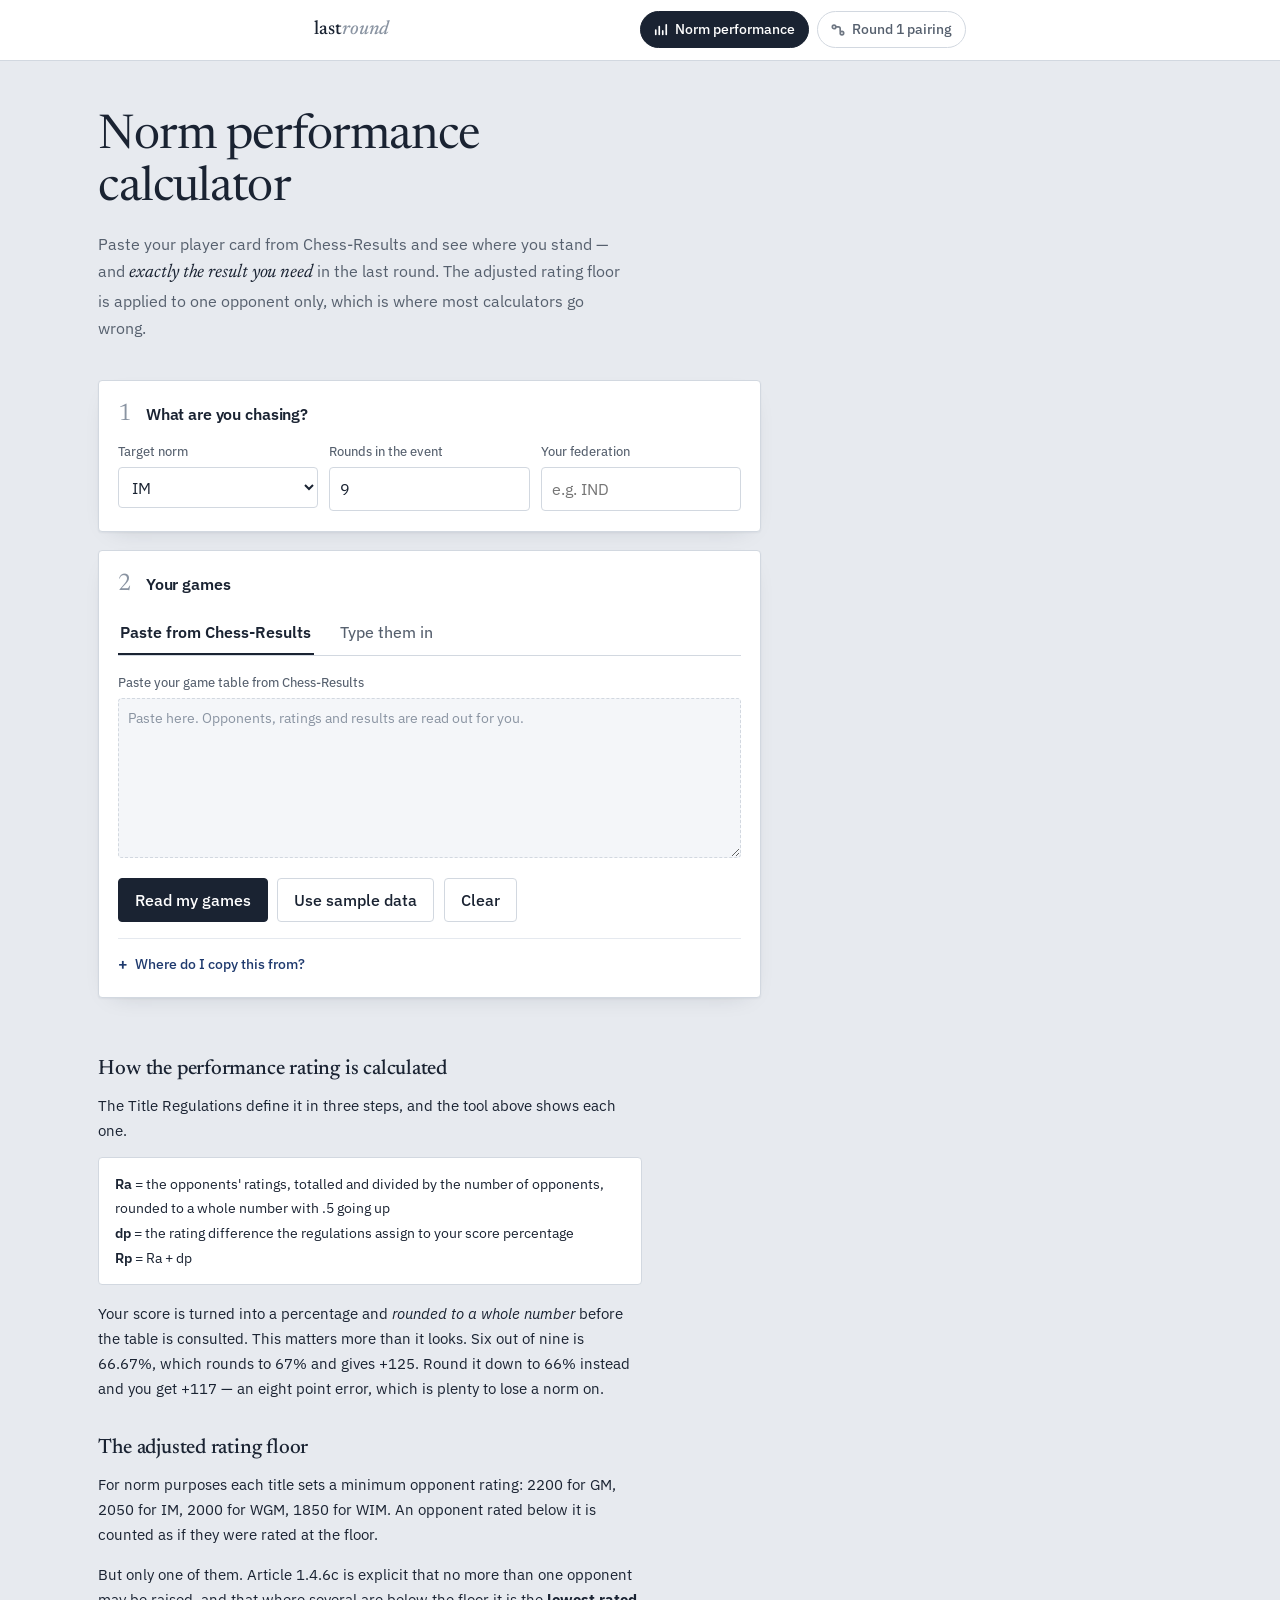
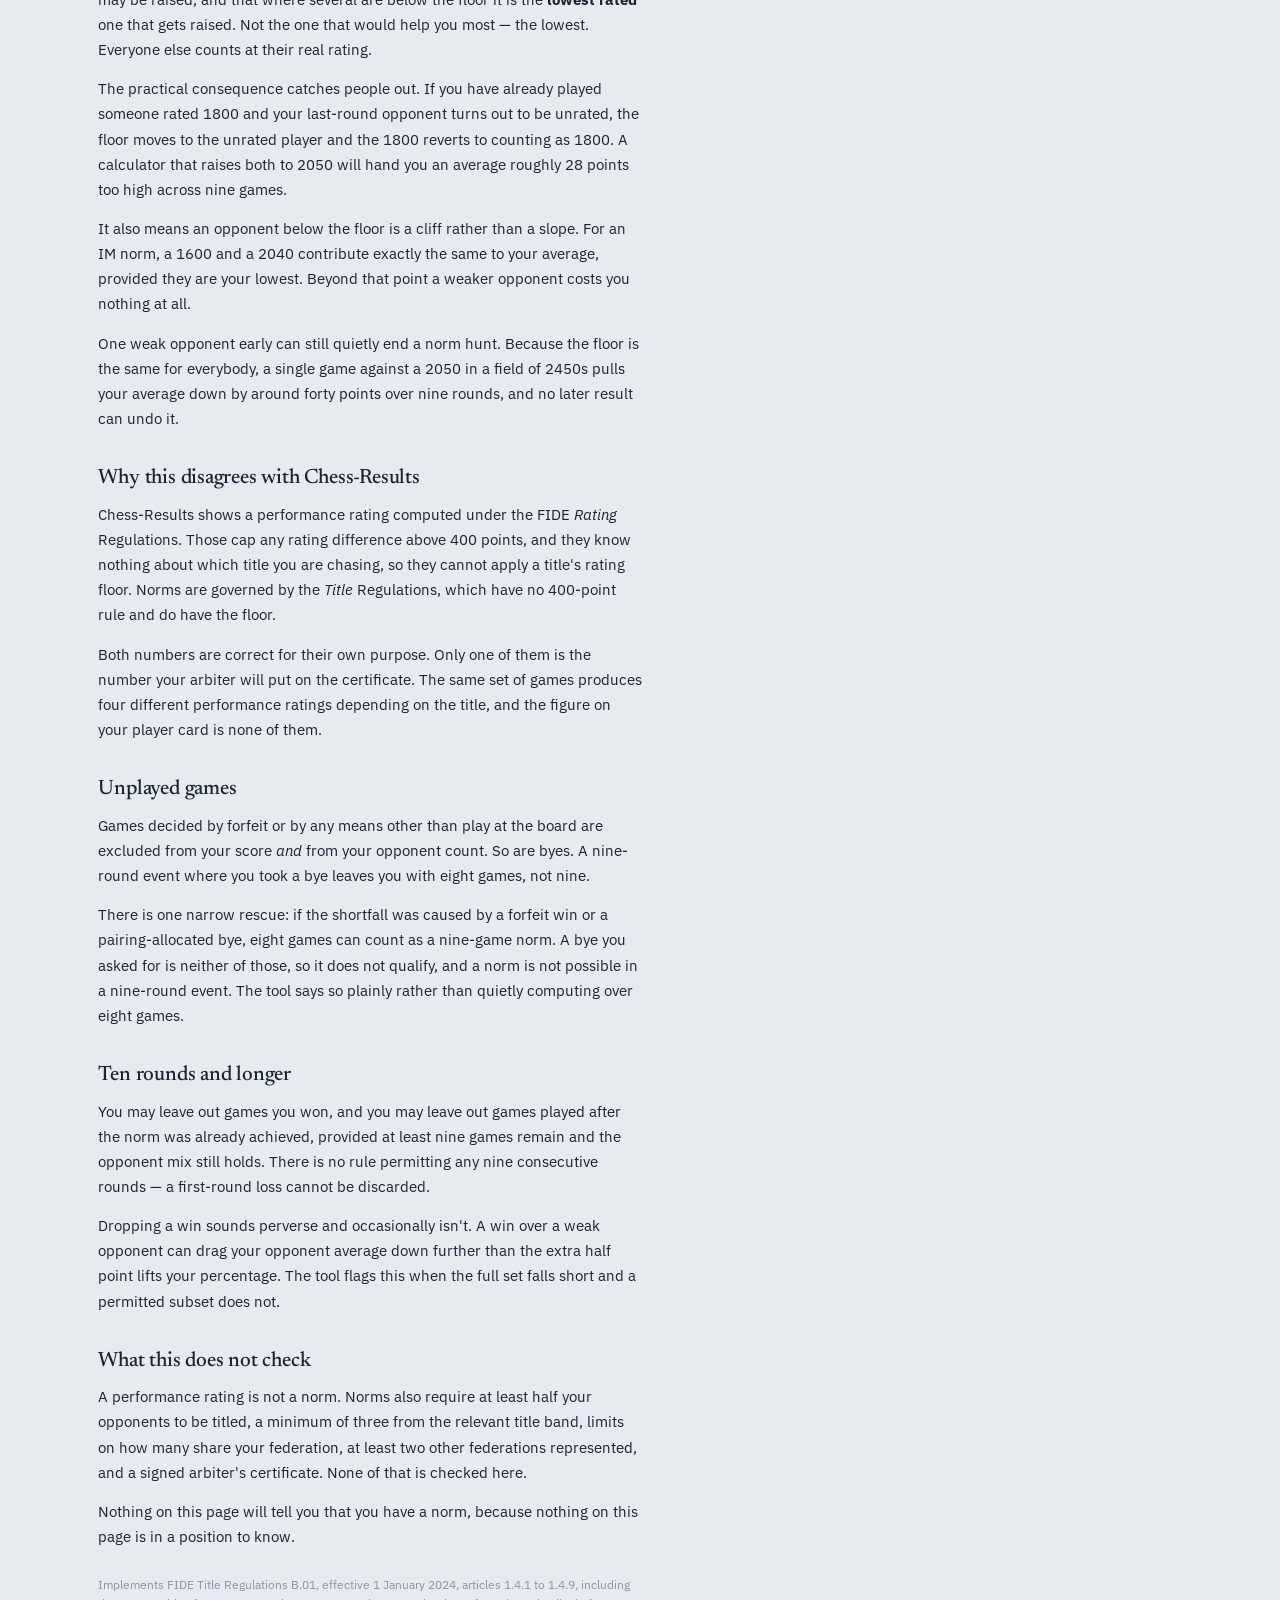
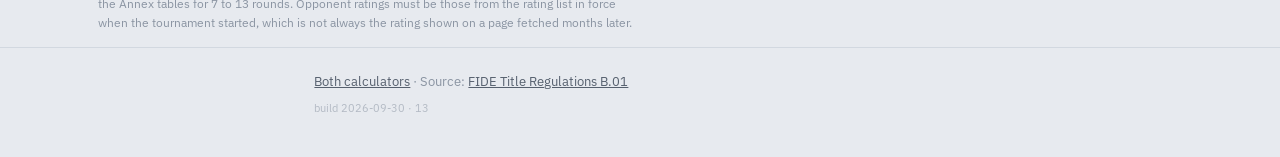
==== commit 2b5ac220: "Add files via upload" ====
--- a/performance-rating-calculator.html
+++ b/performance-rating-calculator.html
@@ -35,7 +35,7 @@
   <div class="tool">
   <div class="tool-in">
 
-  <section>
+  <section id="s-title">
     <div class="step"><span class="n">1</span><h2>What are you chasing?</h2></div>
     <div class="row">
       <div>
@@ -59,7 +59,7 @@
     </div>
   </section>
 
-  <section>
+  <section id="s-games">
     <div class="step"><span class="n">2</span><h2>Your games</h2></div>
 
     <div class="tabs" role="tablist">
@@ -164,7 +164,8 @@
   </section>
 
   <section id="games-section" class="verify" hidden>
-    <div class="step"><span class="n">3</span><h2>Check what was read</h2></div>
+    <div class="step"><span class="n tick" aria-hidden="true"><svg viewBox="0 0 16 16"><path d="M2.5 8.6l3.6 3.6L13.5 4.4"/></svg></span>
+      <h2>Check what was read</h2></div>
     <p class="verify-hint"><b id="verify-count"></b> Every rating and result below can be
     changed — click one to correct it, and every number updates as you type.</p>
     <table>
@@ -179,7 +180,7 @@
   <aside class="tool-out">
 
   <section id="lastround" hidden>
-    <div class="step"><span class="n">4</span><h2>What the last round needs</h2></div>
+    <div class="step"><span class="n">3</span><h2>What the last round needs</h2></div>
     <div style="margin-bottom:1rem">
       <label for="opp">Opponent's rating, if the pairing is out</label>
       <input id="opp" type="number" inputmode="numeric" placeholder="leave blank if unknown"
@@ -279,7 +280,7 @@
   <a href="index.html">Both calculators</a> · Source:
   <a href="https://handbook.fide.com/chapter/B012024">FIDE Title Regulations B.01</a>
 
-  <span class="build">build 2026-09-30 · 12</span>
+  <span class="build">build 2026-09-30 · 13</span>
 </div></footer>
 
 <script>
@@ -1081,10 +1082,18 @@
    rather than on the table that appears below it. */
 function showRows(){
   const el = $("games-section");
-  el.scrollIntoView({behavior:"smooth", block:"start"});
   el.classList.remove("fresh");
   void el.offsetWidth;                 // restart the animation on a re-paste
   el.classList.add("fresh");
+
+  /* Two columns: the answer is pinned on the right, so go to the rows and you
+     can see both. One column: the answer sits directly above the rows, so go
+     to the answer — it is what you came for, and the row check is the next
+     thing under it. */
+  const wide = window.matchMedia("(min-width:1040px)").matches;
+  const lr = $("lastround");
+  const target = (!wide && !lr.hidden) ? lr : el;
+  target.scrollIntoView({behavior:"smooth", block:"start"});
 }
 
 function loadPaste(){
--- a/style.css
+++ b/style.css
@@ -48,8 +48,33 @@
 @media (min-width:1040px){
   .tool{grid-template-columns:minmax(0,1fr) 25rem;gap:1.3rem;align-items:start;
     max-width:none}
-  .tool-out{position:sticky;top:4.6rem}
   .tool-out section:last-child{margin-bottom:0}
+  /* The aside is stretched to the height of the row so the pinned answer can
+     travel the whole length of a long row check rather than unpinning part
+     way down it. */
+  .tool-out{align-self:stretch}
+  /* The result column is taller than most screens, so making the whole column
+     sticky only pins it once you have already scrolled past the answer. Pin
+     the answer itself instead: it stays on screen while you work down the row
+     check on the left, which is the whole point of two columns. */
+  #lastround{position:sticky;top:4.6rem;z-index:5;background:var(--card);
+    box-shadow:0 1px 2px rgba(26,35,50,.06), 0 16px 30px -18px rgba(26,35,50,.55)}
+}
+
+/* Below that width there is one column, and the answer must not end up buried
+   under an eight-row table. The two column wrappers dissolve so every section
+   becomes a direct grid item, and the order is set explicitly: what you are
+   chasing, your games, what the last round needs, then the row check and the
+   rest of the detail. */
+@media (max-width:1039.98px){
+  .tool-in,.tool-out{display:contents}
+  .tool section{margin-bottom:0}
+  #s-title{order:1}
+  #s-games{order:2}
+  #lastround{order:3}
+  #games-section{order:4}
+  #out{order:5}
+  #reqs{order:6}
 }
 
 /* ---------- masthead ---------- */
@@ -107,7 +132,9 @@
    like the other steps, edged in blue, and it flares once when it appears. */
 .verify{border-color:var(--blue);
   box-shadow:0 0 0 3px rgba(31,58,110,.07), var(--shadow)}
-.verify .step .n{color:var(--blue)}
+.step .n.tick{display:flex;align-items:center;height:1.5rem}
+.step .n.tick svg{width:15px;height:15px;stroke:var(--blue);fill:none;
+  stroke-width:2.3;stroke-linecap:round;stroke-linejoin:round}
 .verify-hint{font-size:.82rem;color:var(--ink2);margin:-.45rem 0 .95rem}
 .verify-hint b{color:var(--ink);font-weight:600}
 @keyframes verifyIn{
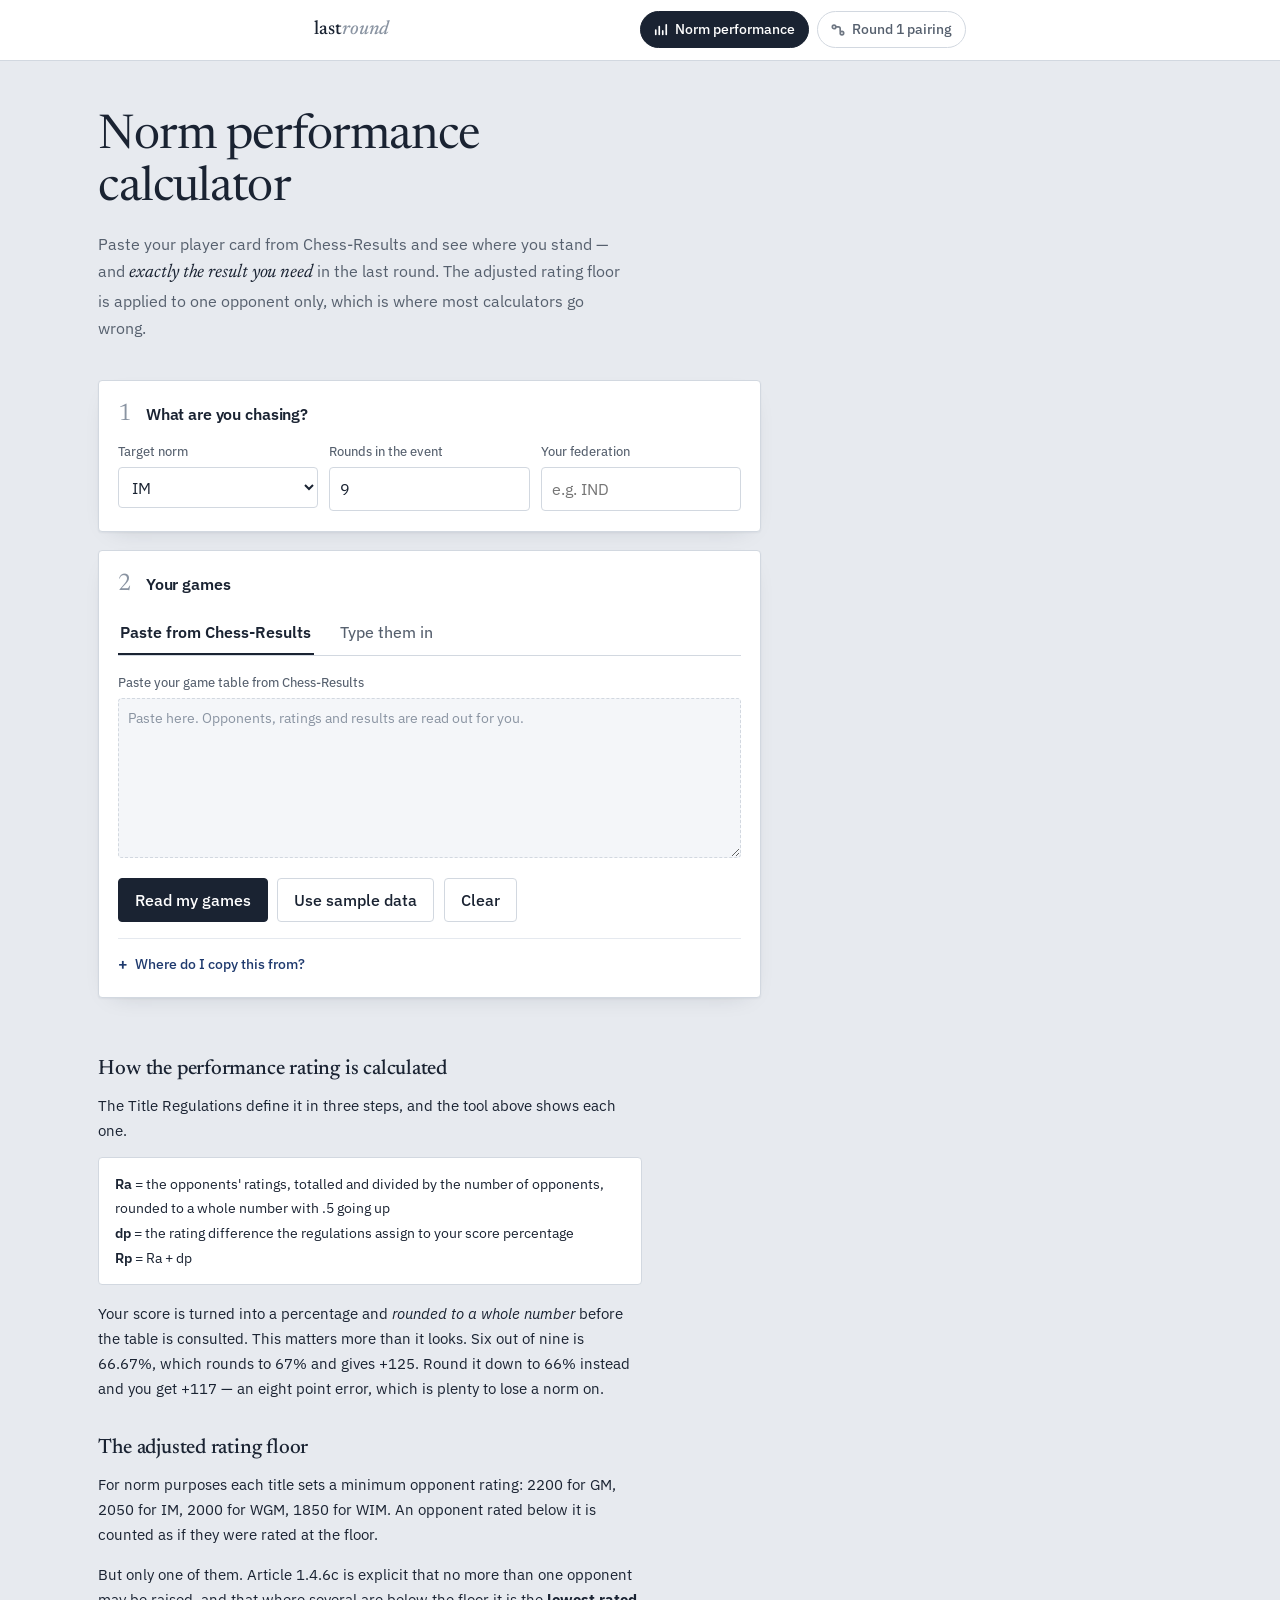
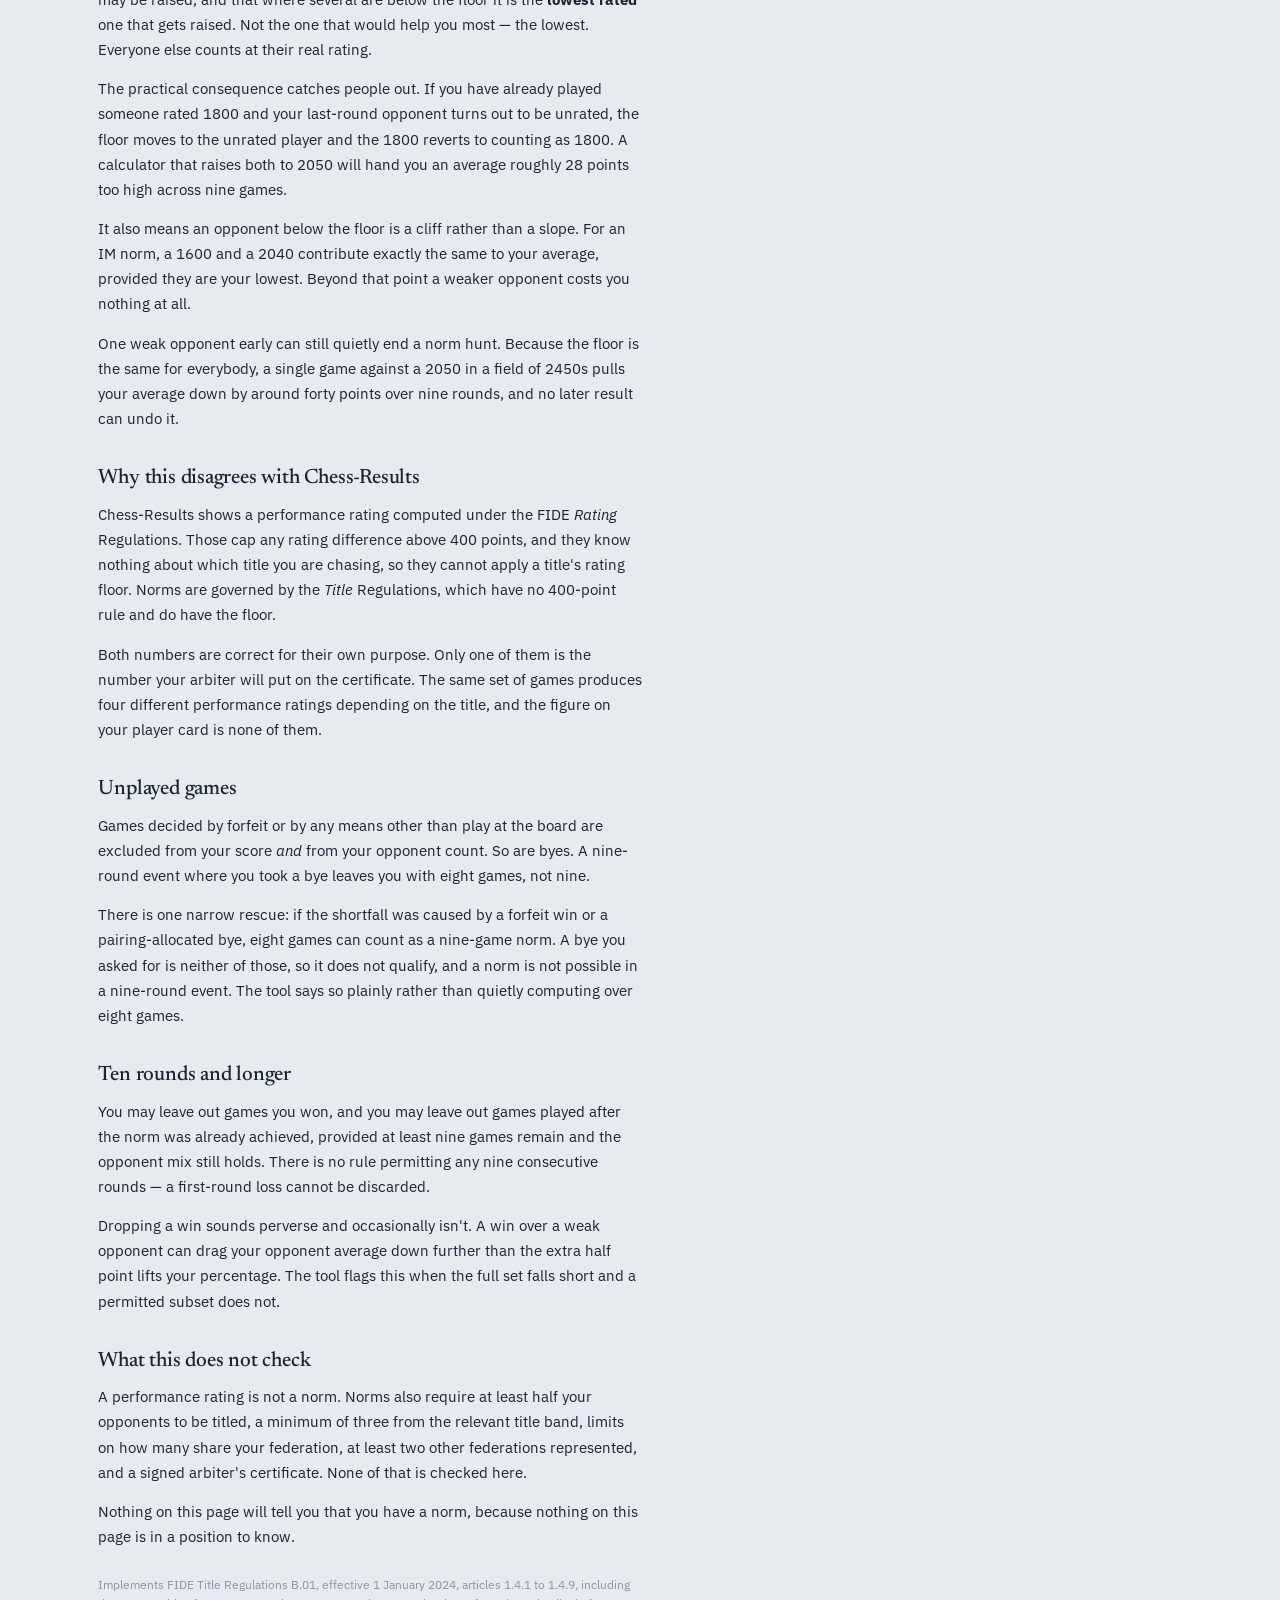
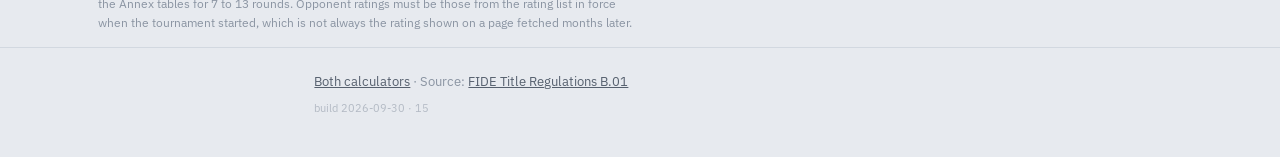
==== commit e00a3c06: "Add files via upload" ====
--- a/performance-rating-calculator.html
+++ b/performance-rating-calculator.html
@@ -8,7 +8,7 @@
 <link rel="preconnect" href="https://fonts.googleapis.com">
 <link rel="preconnect" href="https://fonts.gstatic.com" crossorigin>
 <link href="https://fonts.googleapis.com/css2?family=IBM+Plex+Sans:wght@400;450;500;600&family=Newsreader:ital,opsz,wght@0,6..72,400;0,6..72,500;1,6..72,400&display=swap" rel="stylesheet">
-<link rel="stylesheet" href="style.css">
+<link rel="stylesheet" href="style.css?v=15">
 </head>
 <body>
 
@@ -166,6 +166,7 @@
   <section id="games-section" class="verify" hidden>
     <div class="step"><span class="n tick" aria-hidden="true"><svg viewBox="0 0 16 16"><path d="M2.5 8.6l3.6 3.6L13.5 4.4"/></svg></span>
       <h2>Check what was read</h2></div>
+    <div id="answer-strip" class="answer" hidden></div>
     <p class="verify-hint"><b id="verify-count"></b> Every rating and result below can be
     changed — click one to correct it, and every number updates as you type.</p>
     <table>
@@ -177,7 +178,7 @@
 
   </div>
 
-  <aside class="tool-out">
+  <aside class="tool-out"><div class="tool-pin">
 
   <section id="lastround" hidden>
     <div class="step"><span class="n">3</span><h2>What the last round needs</h2></div>
@@ -195,7 +196,7 @@
 
   <section id="reqs" hidden></section>
 
-  </aside>
+  </div></aside>
   </div>
 
   <div class="prose">
@@ -280,7 +281,7 @@
   <a href="index.html">Both calculators</a> · Source:
   <a href="https://handbook.fide.com/chapter/B012024">FIDE Title Regulations B.01</a>
 
-  <span class="build">build 2026-09-30 · 13</span>
+  <span class="build">build 2026-09-30 · 15</span>
 </div></footer>
 
 <script>
@@ -867,6 +868,7 @@
   if(!counted.length){
     $("out").hidden = true; $("lastround").hidden = true;
     $("reqs").hidden = true; $("games-notes").innerHTML = "";
+    $("answer-strip").hidden = true;
     return;
   }
 
@@ -930,7 +932,43 @@
       ? `<div class="note plain">An opponent below ${t.floor} counts as ${t.floor} under the
          adjusted rating floor, so past that point a weaker opponent costs you nothing.</div>`
       : "";
-  }
+
+    /* ---- the answer, in one sentence ----
+       The ladder lives in the results column, which on a laptop is beside the
+       row check and on a phone is above it. Either way the player can end up
+       looking at the table with the number they came for off screen, so the
+       cheapest result that carries the norm is also stated at the top of the
+       row check itself. It is plain text in the same panel: no layout, no
+       stale stylesheet and no scroll position can hide it. */
+    const an = title === "IM" ? "an" : "a";
+    const when = rounds - counted.length === 1 ? `Round ${rounds}` : "Your next game";
+    const STEPS = [[0,"a loss"],[0.5,"a draw"],[1,"a win"]];
+    let strip;
+    if(opp !== ""){
+      const runs = STEPS.map(([r,lab]) =>
+        [lab, perf([...games,{rating:oppVal,result:r,counts:true}], title)]);
+      const won = runs.find(([,p]) => p.ok);
+      strip = !won
+        ? `${when}: even a win gives <b>${runs[2][1].rp}</b>, short of the
+           <b>${t.threshold}</b> ${an} ${title} norm needs.`
+        : won[0] === "a loss"
+          /* Nothing left to do: say so rather than telling someone to lose. */
+          ? `${when}: the ${title} performance holds whatever the result — even a loss
+             leaves you on <b>${won[1].rp}</b>.`
+          : `${when}: <b>${won[0]}</b> gives <b>${won[1].rp}</b> — ${an} ${title} performance.`;
+    } else {
+      const needs = STEPS.map(([r,lab]) => [lab, requiredRating(games, title, r)]);
+      const won = needs.find(([,n]) => n !== null);
+      strip = !won
+        ? `${when}: ${an} ${title} performance is out of reach whatever the result.`
+        : won[1] === 0
+          ? `${when}: <b>${won[0]}</b> is enough against anyone.`
+          : `${when}: <b>${won[0]}</b> is enough against an opponent rated
+             <b>${won[1]}</b> or above.`;
+    }
+    $("answer-strip").innerHTML = strip;
+  }
+  $("answer-strip").hidden = !hasLastRound;
 
   /* --- where you stand --- */
   const now = perf(games, title);
@@ -1086,14 +1124,24 @@
   void el.offsetWidth;                 // restart the animation on a re-paste
   el.classList.add("fresh");
 
-  /* Two columns: the answer is pinned on the right, so go to the rows and you
-     can see both. One column: the answer sits directly above the rows, so go
-     to the answer — it is what you came for, and the row check is the next
-     thing under it. */
   const wide = window.matchMedia("(min-width:1040px)").matches;
   const lr = $("lastround");
-  const target = (!wide && !lr.hidden) ? lr : el;
-  target.scrollIntoView({behavior:"smooth", block:"start"});
+
+  /* One column: the answer sits directly above the rows, so land on the
+     answer — it is what you came for. */
+  if(!wide){
+    (lr.hidden ? el : lr).scrollIntoView({behavior:"smooth", block:"start"});
+    return;
+  }
+
+  /* Two columns: do NOT put the row check at the top of the screen. That
+     scrolls the whole results column away and leaves the player staring at a
+     table. Stop with the row check just entering from the bottom, which keeps
+     the last-round answer, the requirements and the paste box all on screen at
+     once and leaves the table to be scrolled into. */
+  const y = window.scrollY + el.getBoundingClientRect().top
+            - window.innerHeight * 0.62;
+  window.scrollTo({top:Math.max(0, y), behavior:"smooth"});
 }
 
 function loadPaste(){
@@ -1229,6 +1277,7 @@
   $("opp").value = ""; $("opp-name").textContent = "";
   $("games-section").hidden = true; $("out").hidden = true;
   $("lastround").hidden = true; $("reqs").hidden = true;
+  $("answer-strip").hidden = true;
 };
 
 $("add-row").onclick = () => {
--- a/style.css
+++ b/style.css
@@ -49,16 +49,18 @@
   .tool{grid-template-columns:minmax(0,1fr) 25rem;gap:1.3rem;align-items:start;
     max-width:none}
   .tool-out section:last-child{margin-bottom:0}
-  /* The aside is stretched to the height of the row so the pinned answer can
-     travel the whole length of a long row check rather than unpinning part
-     way down it. */
+  /* The whole result column is pinned as one block, not the answer card alone.
+     Pinning just the answer made the panel beneath it slide underneath and get
+     sliced across the middle. Capping the column at the window height keeps
+     the answer, the standing and the requirements together and intact while
+     the row check scrolls beside them. */
+  /* The aside is stretched to the full height of the row and the pinned block
+     sits inside it, so the answer stays put for the whole length of the row
+     check rather than sliding away once the aside's own content runs out. */
   .tool-out{align-self:stretch}
-  /* The result column is taller than most screens, so making the whole column
-     sticky only pins it once you have already scrolled past the answer. Pin
-     the answer itself instead: it stays on screen while you work down the row
-     check on the left, which is the whole point of two columns. */
-  #lastround{position:sticky;top:4.6rem;z-index:5;background:var(--card);
-    box-shadow:0 1px 2px rgba(26,35,50,.06), 0 16px 30px -18px rgba(26,35,50,.55)}
+  .tool-pin{position:sticky;top:4.6rem;max-height:calc(100vh - 5.6rem);
+    overflow-y:auto;scrollbar-width:thin;padding:2px 3px}
+  .tool-pin section:last-child{margin-bottom:0}
 }
 
 /* Below that width there is one column, and the answer must not end up buried
@@ -67,7 +69,7 @@
    chasing, your games, what the last round needs, then the row check and the
    rest of the detail. */
 @media (max-width:1039.98px){
-  .tool-in,.tool-out{display:contents}
+  .tool-in,.tool-out,.tool-pin{display:contents}
   .tool section{margin-bottom:0}
   #s-title{order:1}
   #s-games{order:2}
@@ -135,7 +137,13 @@
 .step .n.tick{display:flex;align-items:center;height:1.5rem}
 .step .n.tick svg{width:15px;height:15px;stroke:var(--blue);fill:none;
   stroke-width:2.3;stroke-linecap:round;stroke-linejoin:round}
-.verify-hint{font-size:.82rem;color:var(--ink2);margin:-.45rem 0 .95rem}
+/* The answer, restated inside the row check. Loud on purpose: this is the
+   number the player opened the site for. */
+.answer{background:var(--blue-soft);color:var(--ink);border-radius:var(--r);
+  border-left:3px solid var(--blue);
+  padding:.62rem .8rem;margin:0 0 .85rem;font-size:.92rem;line-height:1.45}
+.answer b{font-weight:600}
+.verify-hint{font-size:.82rem;color:var(--ink2);margin:-.2rem 0 .95rem}
 .verify-hint b{color:var(--ink);font-weight:600}
 @keyframes verifyIn{
   0%  {box-shadow:0 0 0 9px rgba(31,58,110,.20), var(--shadow)}
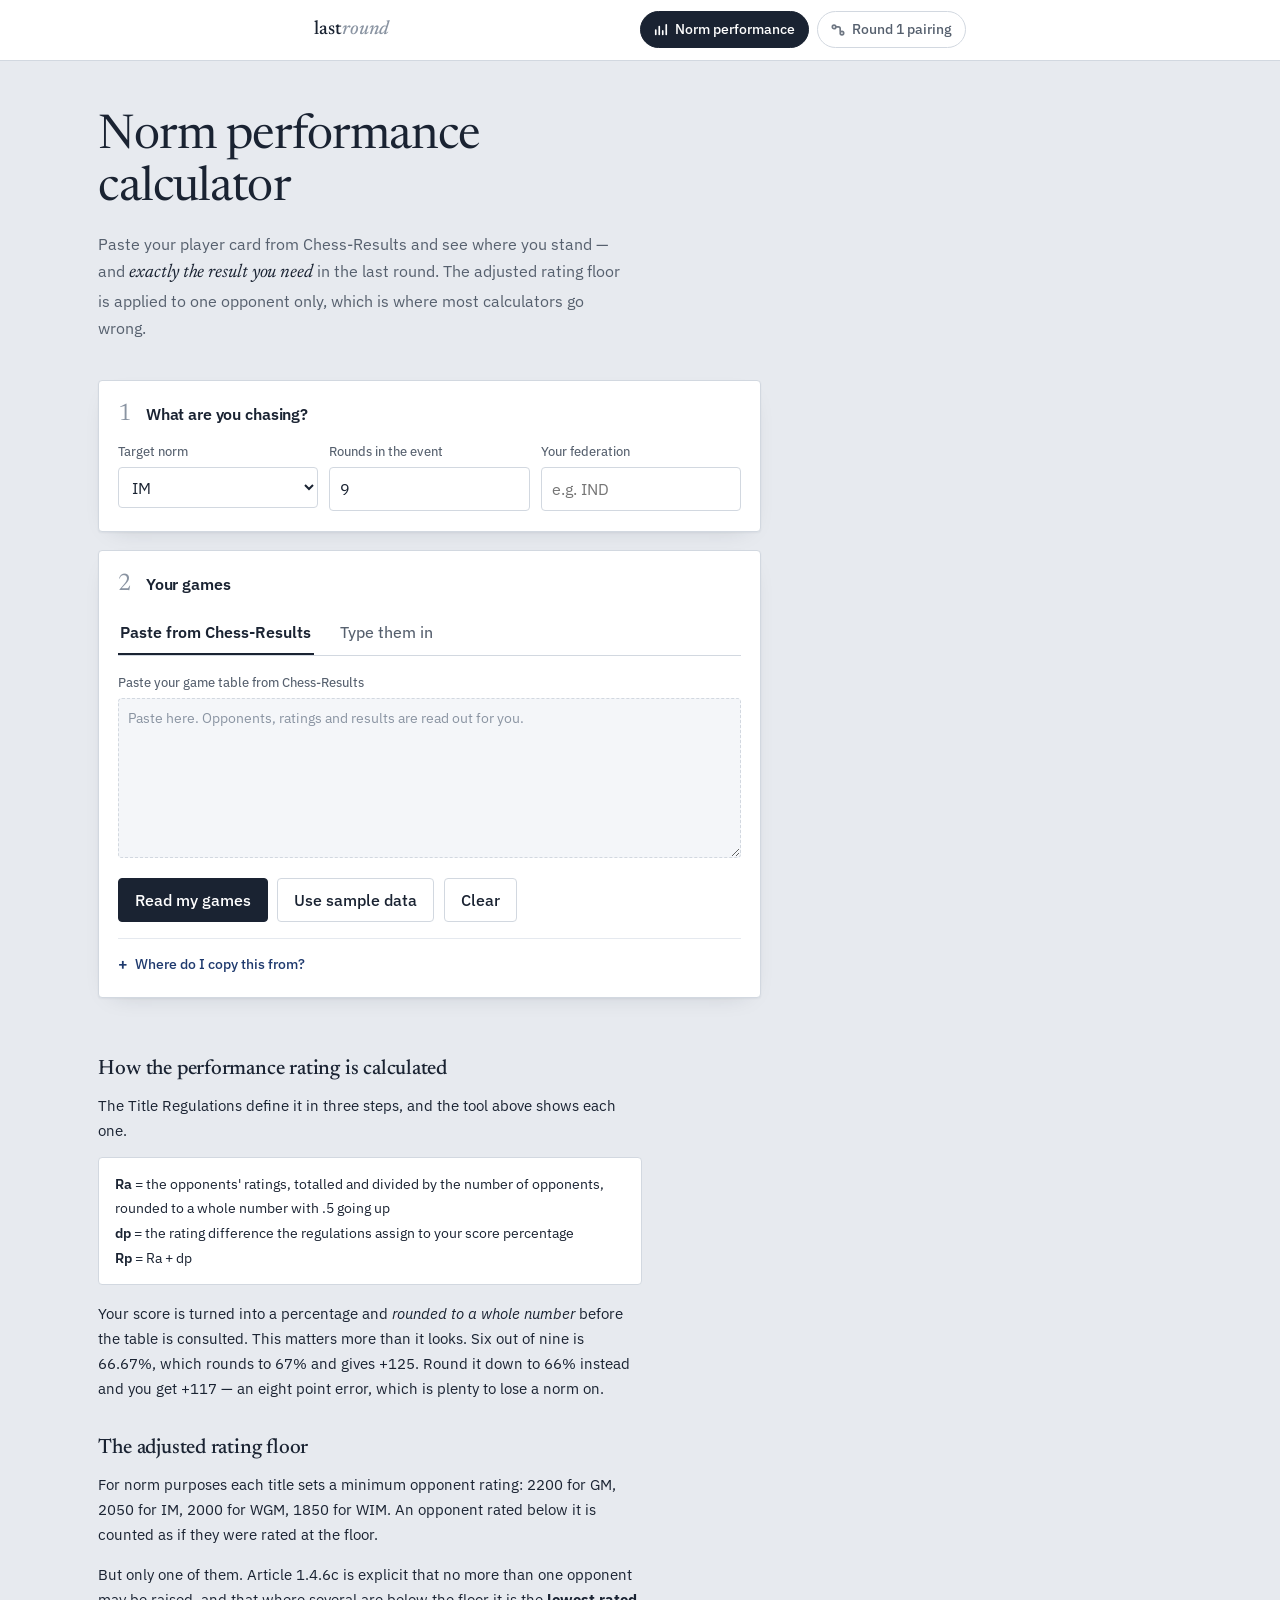
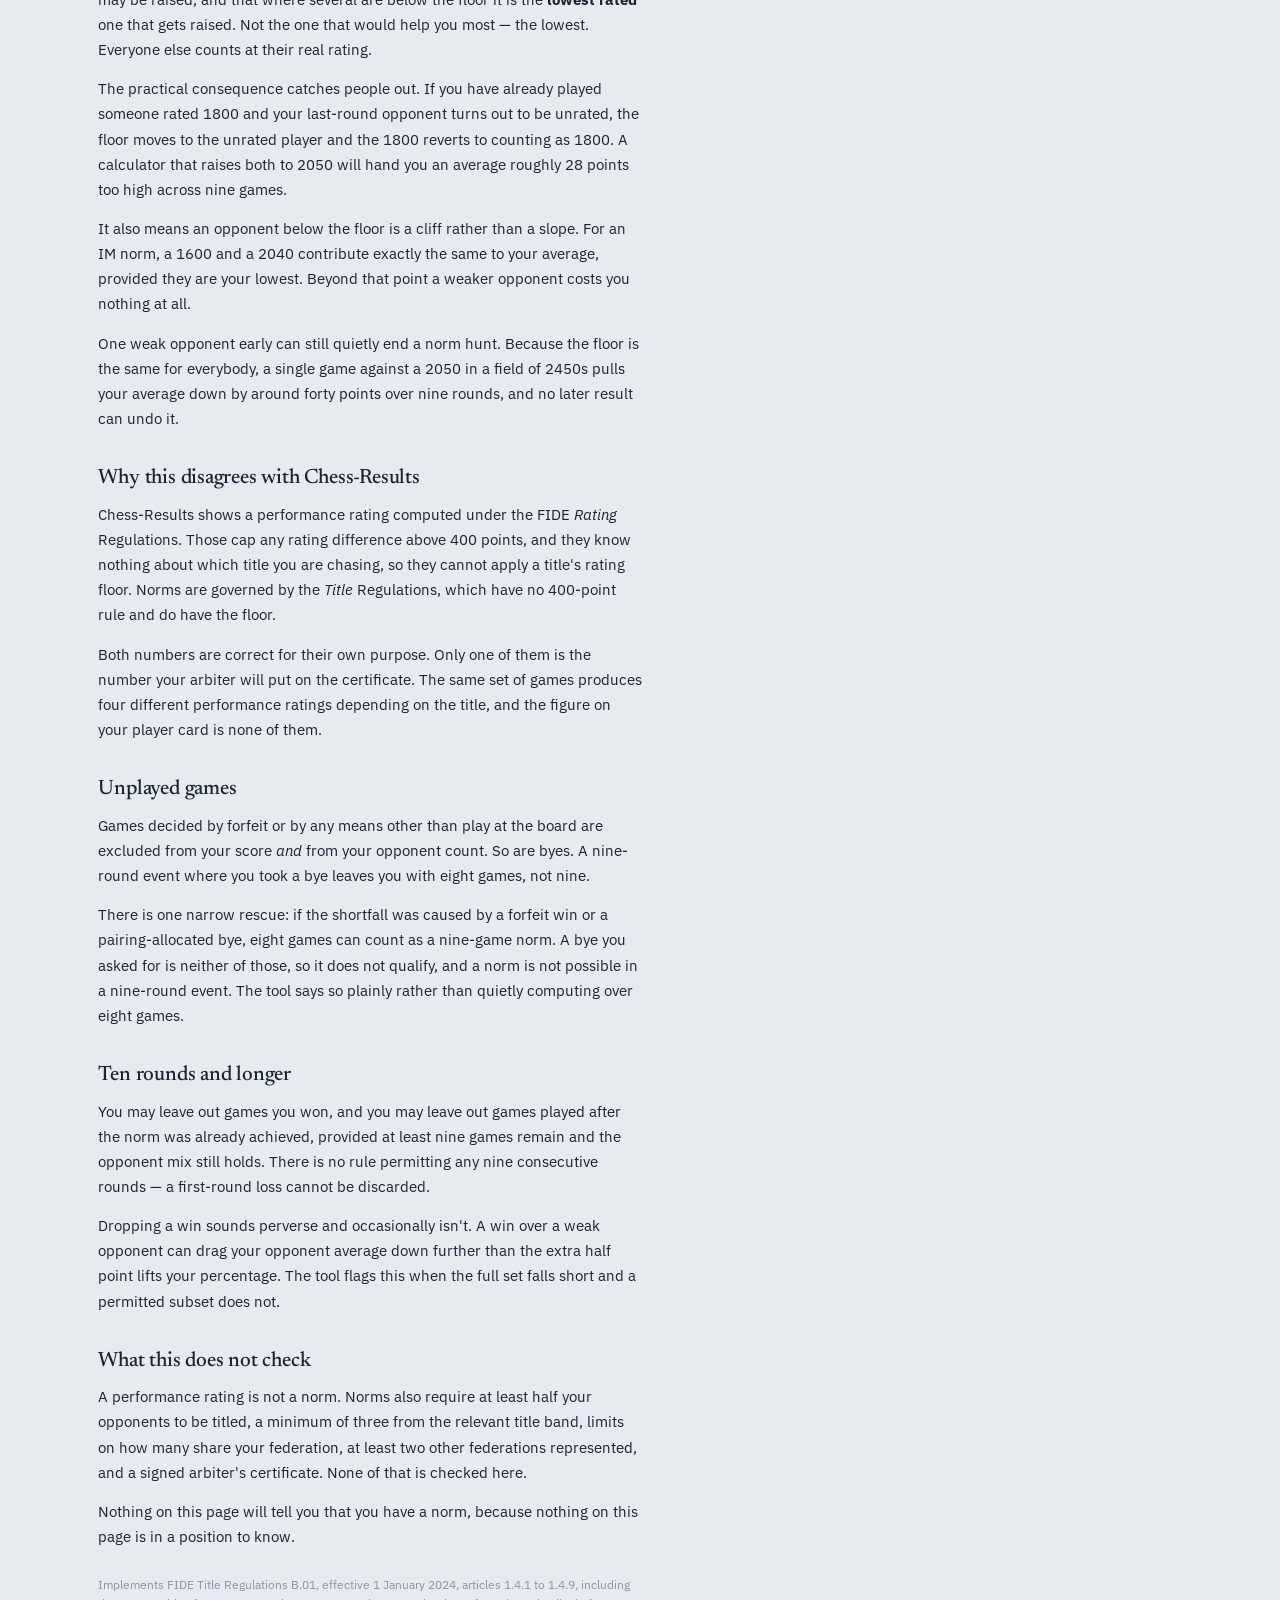
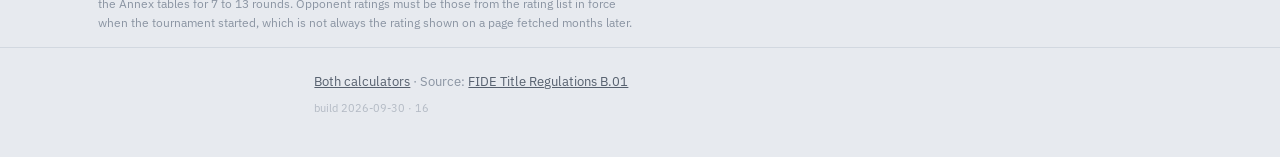
==== commit 1d8a7b59: "Add files via upload" ====
--- a/performance-rating-calculator.html
+++ b/performance-rating-calculator.html
@@ -8,7 +8,7 @@
 <link rel="preconnect" href="https://fonts.googleapis.com">
 <link rel="preconnect" href="https://fonts.gstatic.com" crossorigin>
 <link href="https://fonts.googleapis.com/css2?family=IBM+Plex+Sans:wght@400;450;500;600&family=Newsreader:ital,opsz,wght@0,6..72,400;0,6..72,500;1,6..72,400&display=swap" rel="stylesheet">
-<link rel="stylesheet" href="style.css?v=15">
+<link rel="stylesheet" href="style.css?v=16">
 </head>
 <body>
 
@@ -281,7 +281,7 @@
   <a href="index.html">Both calculators</a> · Source:
   <a href="https://handbook.fide.com/chapter/B012024">FIDE Title Regulations B.01</a>
 
-  <span class="build">build 2026-09-30 · 15</span>
+  <span class="build">build 2026-09-30 · 16</span>
 </div></footer>
 
 <script>
@@ -1124,24 +1124,12 @@
   void el.offsetWidth;                 // restart the animation on a re-paste
   el.classList.add("fresh");
 
-  const wide = window.matchMedia("(min-width:1040px)").matches;
+  /* Land on the answer, at either width. Nothing is pinned, so this is simply
+     the top of the results: the required result is the first thing in front of
+     you, and the standing, the requirements and the row check are all one
+     ordinary scroll away from it. */
   const lr = $("lastround");
-
-  /* One column: the answer sits directly above the rows, so land on the
-     answer — it is what you came for. */
-  if(!wide){
-    (lr.hidden ? el : lr).scrollIntoView({behavior:"smooth", block:"start"});
-    return;
-  }
-
-  /* Two columns: do NOT put the row check at the top of the screen. That
-     scrolls the whole results column away and leaves the player staring at a
-     table. Stop with the row check just entering from the bottom, which keeps
-     the last-round answer, the requirements and the paste box all on screen at
-     once and leaves the table to be scrolled into. */
-  const y = window.scrollY + el.getBoundingClientRect().top
-            - window.innerHeight * 0.62;
-  window.scrollTo({top:Math.max(0, y), behavior:"smooth"});
+  (lr.hidden ? el : lr).scrollIntoView({behavior:"smooth", block:"start"});
 }
 
 function loadPaste(){
--- a/style.css
+++ b/style.css
@@ -49,17 +49,9 @@
   .tool{grid-template-columns:minmax(0,1fr) 25rem;gap:1.3rem;align-items:start;
     max-width:none}
   .tool-out section:last-child{margin-bottom:0}
-  /* The whole result column is pinned as one block, not the answer card alone.
-     Pinning just the answer made the panel beneath it slide underneath and get
-     sliced across the middle. Capping the column at the window height keeps
-     the answer, the standing and the requirements together and intact while
-     the row check scrolls beside them. */
-  /* The aside is stretched to the full height of the row and the pinned block
-     sits inside it, so the answer stays put for the whole length of the row
-     check rather than sliding away once the aside's own content runs out. */
-  .tool-out{align-self:stretch}
-  .tool-pin{position:sticky;top:4.6rem;max-height:calc(100vh - 5.6rem);
-    overflow-y:auto;scrollbar-width:thin;padding:2px 3px}
+  /* Nothing is pinned and nothing scrolls on its own. Both columns move
+     together with the page: the answer is what the landing position puts in
+     front of you, and everything else is one ordinary scroll away. */
   .tool-pin section:last-child{margin-bottom:0}
 }
 
